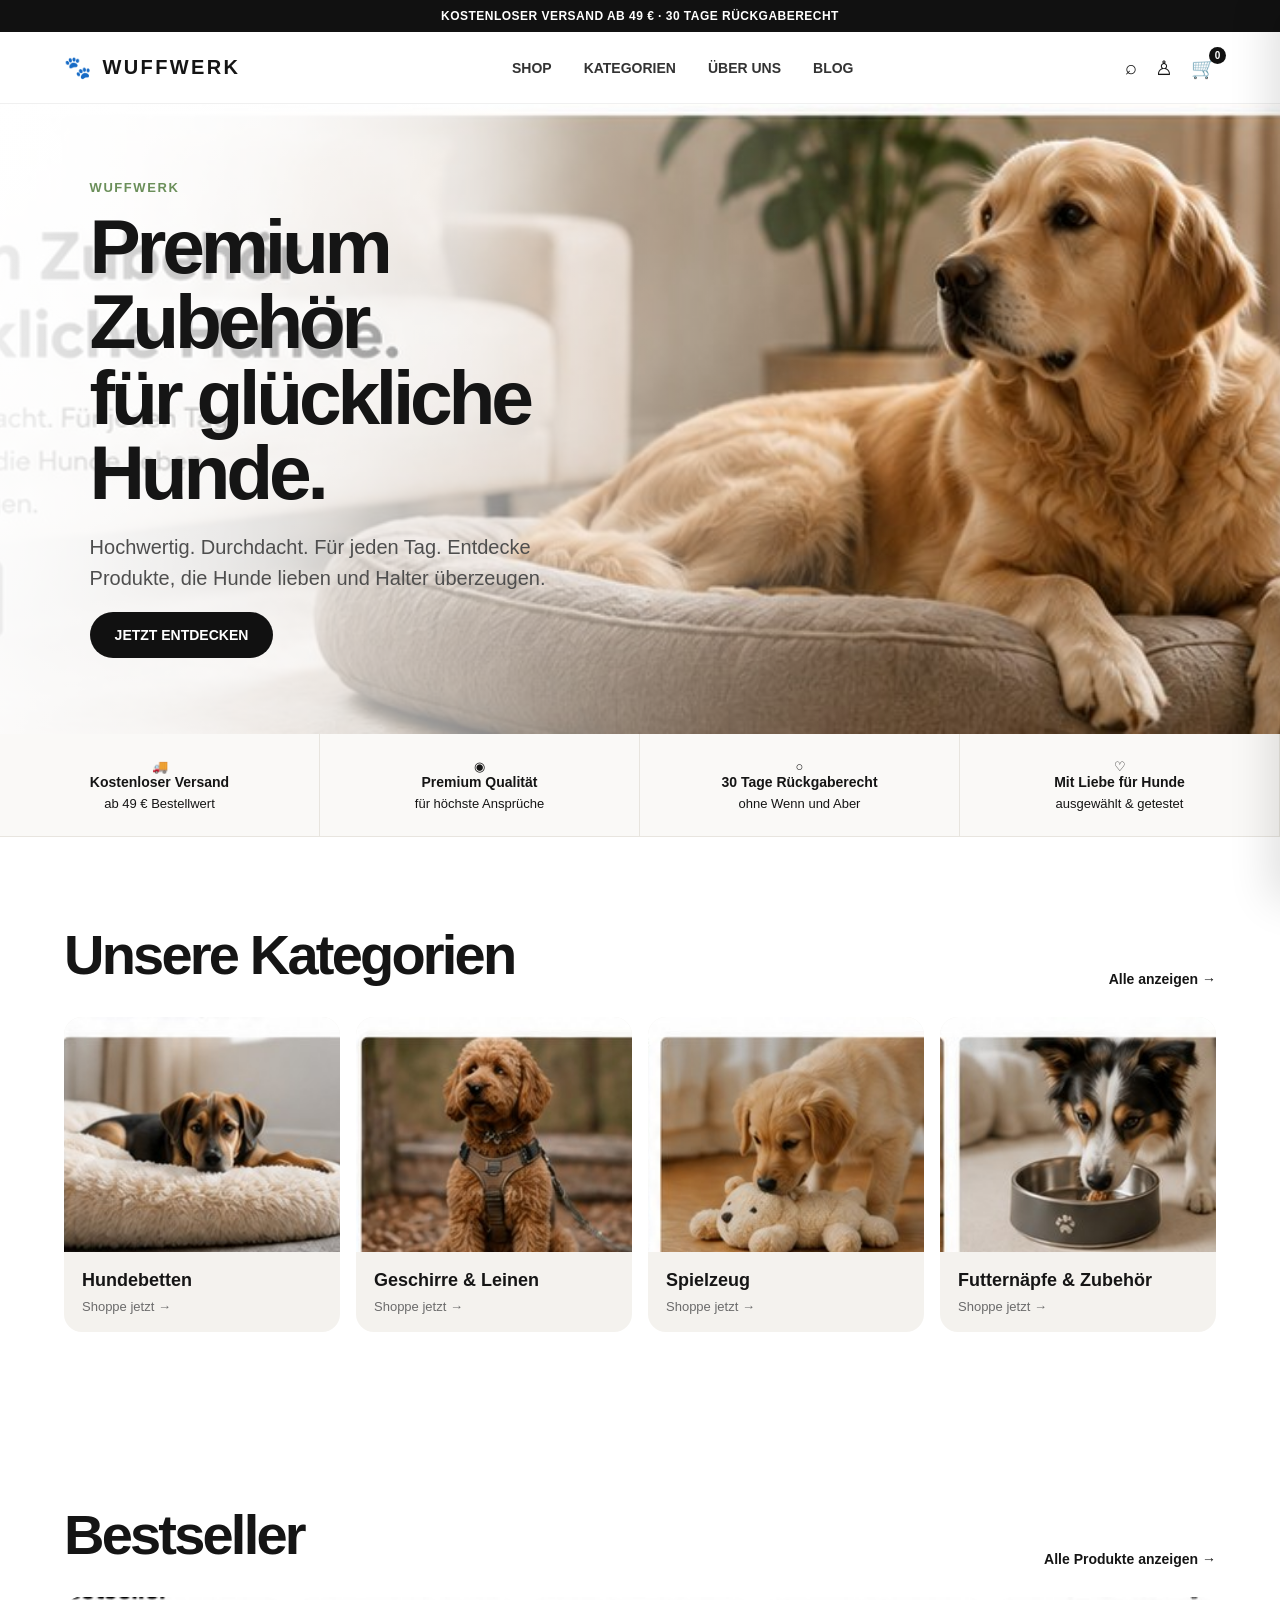
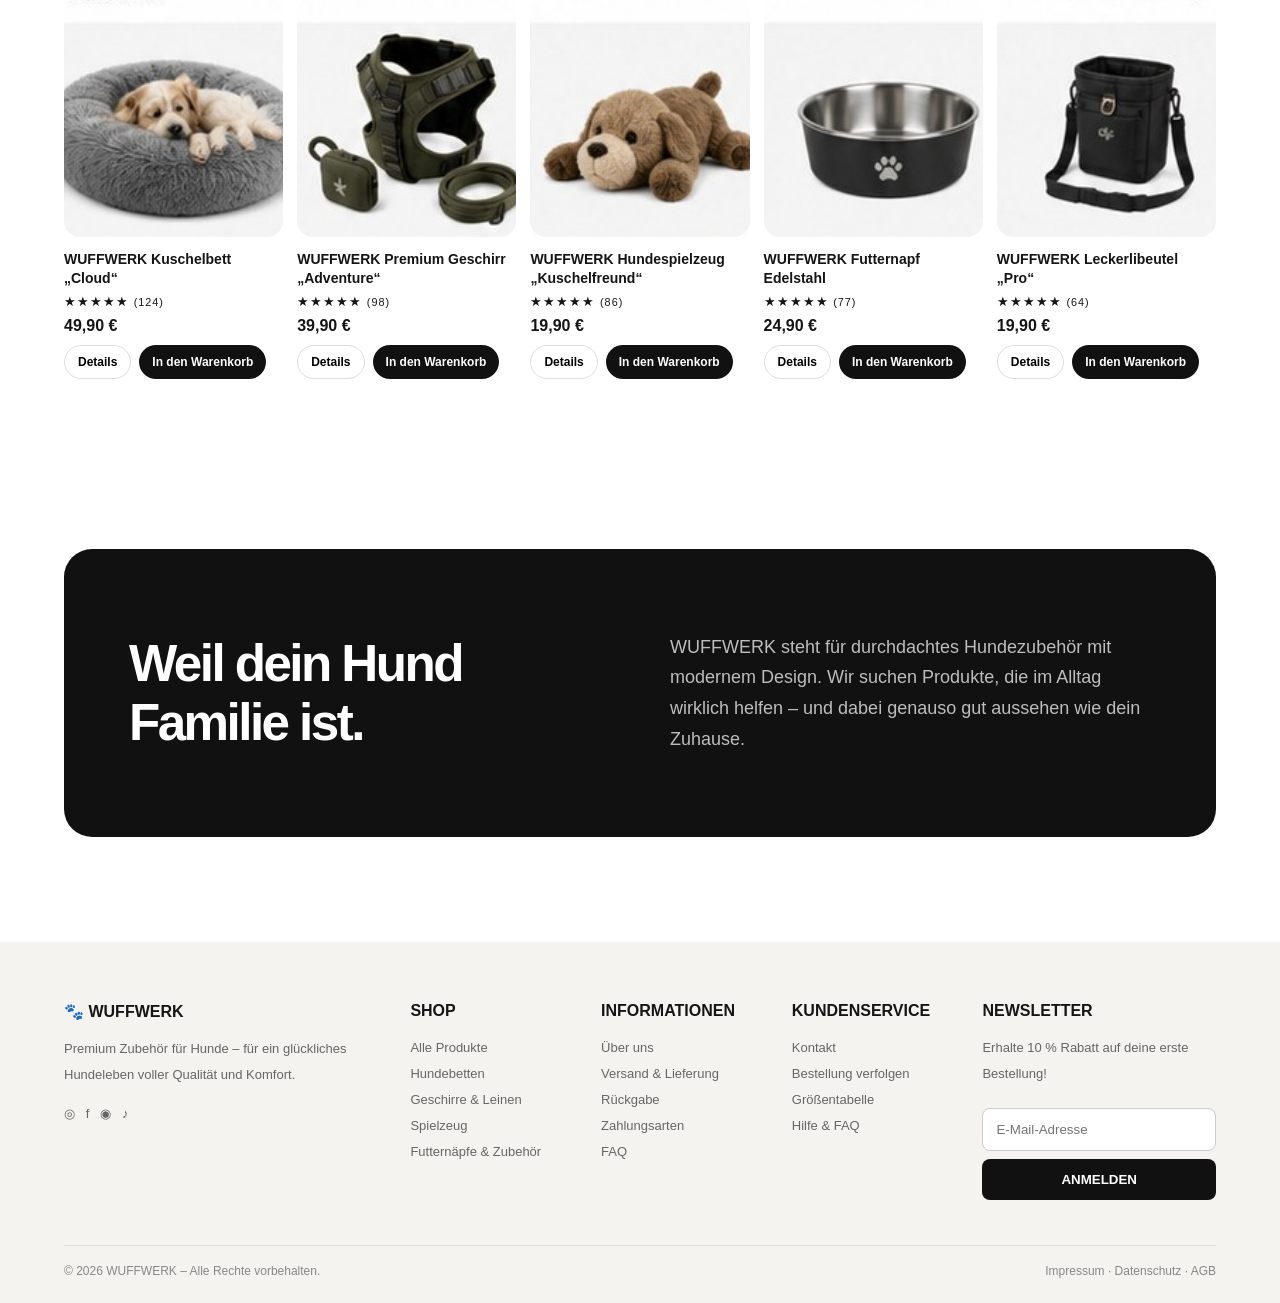
==== index.html @ 688e528f "Rename wuffwerk-index(2).html to index.html" ====
<!doctype html>
<html lang="de">
<head>
<meta charset="utf-8">
<meta name="viewport" content="width=device-width,initial-scale=1">
<meta name="description" content="WUFFWERK – hochwertiges Hundezubehör für glückliche Hunde.">
<title>WUFFWERK – Premium Hundezubehör</title>
<style>
:root{--bg:#fff;--soft:#f6f4f0;--ink:#151515;--muted:#6b6b6b;--line:#e8e5df;--accent:#6b8f5a}
*{box-sizing:border-box}html{scroll-behavior:smooth}body{margin:0;color:var(--ink);font-family:Inter,-apple-system,BlinkMacSystemFont,"Segoe UI",Arial,sans-serif;background:#fff}
a{color:inherit;text-decoration:none}img{display:block;width:100%;height:100%;object-fit:cover}
.top{background:#111;color:#fff;text-align:center;font-size:12px;font-weight:700;letter-spacing:.04em;padding:9px}
.nav{height:72px;display:flex;align-items:center;justify-content:space-between;padding:0 5%;position:sticky;top:0;z-index:20;background:rgba(255,255,255,.9);backdrop-filter:blur(18px);border-bottom:1px solid rgba(0,0,0,.06)}
.brand{font-weight:900;font-size:20px;letter-spacing:.12em;display:flex;align-items:center;gap:9px}.paw{font-size:22px}
.links{display:flex;gap:32px;font-size:14px;font-weight:600;color:#333}.icons{display:flex;gap:18px;font-size:20px}
.hero{height:70vh;min-height:520px;position:relative;overflow:hidden}.hero::after{content:"";position:absolute;inset:0;background:linear-gradient(90deg,rgba(255,255,255,.92) 0%,rgba(255,255,255,.55) 38%,rgba(255,255,255,0) 70%)}
.hero img{object-position:center}.hero-content{position:absolute;z-index:2;left:7%;top:50%;transform:translateY(-50%);max-width:560px}
.kicker{font-size:13px;text-transform:uppercase;letter-spacing:.12em;color:var(--accent);font-weight:800}
h1{font-size:clamp(44px,6vw,78px);line-height:.98;letter-spacing:-.055em;margin:14px 0 22px}.lead{font-size:20px;line-height:1.55;color:#4e4e4e;max-width:500px}
.btn{display:inline-flex;margin-top:18px;background:#111;color:#fff;border-radius:999px;padding:15px 25px;font-weight:800;font-size:14px;transition:.2s}.btn:hover{transform:translateY(-2px);opacity:.9}
.benefits{display:grid;grid-template-columns:repeat(4,1fr);border-bottom:1px solid var(--line);background:#faf9f7}.benefit{padding:25px 18px;text-align:center;border-right:1px solid var(--line);font-size:13px}.benefit b{display:block;font-size:14px;margin-bottom:6px}
.section{max-width:1280px;margin:auto;padding:85px 5%}.section-head{display:flex;justify-content:space-between;align-items:end;margin-bottom:30px}h2{font-size:clamp(34px,4.5vw,56px);letter-spacing:-.05em;margin:0}.all{font-size:14px;font-weight:700}
.category-grid{display:grid;grid-template-columns:repeat(4,1fr);gap:16px}.category{background:#f4f2ee;border-radius:18px;overflow:hidden;transition:.25s}.category:hover{transform:translateY(-4px)}.category-photo{height:235px}.category-copy{padding:18px}.category-copy h3{margin:0 0 8px;font-size:18px}.category-copy p{margin:0;color:var(--muted);font-size:13px}
.products{display:grid;grid-template-columns:repeat(5,1fr);gap:14px}.product{min-width:0}.product-photo{height:240px;border-radius:16px;background:#f5f5f5;overflow:hidden}.product h3{font-size:14px;margin:13px 0 6px;line-height:1.35}.stars{font-size:13px;letter-spacing:1px}.price{font-weight:800;margin-top:8px}
.story{background:#111;color:#fff;border-radius:28px;padding:65px;display:grid;grid-template-columns:1fr 1fr;gap:60px;align-items:center}.story h2{font-size:clamp(34px,4vw,55px)}.story p{color:#bdbdbd;font-size:18px;line-height:1.7}
.footer{background:#f5f3ef;margin-top:20px;padding:60px 5% 25px}.footer-grid{max-width:1280px;margin:auto;display:grid;grid-template-columns:2fr repeat(3,1fr) 1.5fr;gap:35px}.footer h4{margin:0 0 15px}.footer p,.footer a{display:block;color:#666;font-size:13px;line-height:2}.newsletter input{width:100%;padding:13px;border:1px solid #ccc;border-radius:8px;margin:8px 0}.newsletter button{width:100%;padding:13px;border:0;border-radius:8px;background:#111;color:#fff;font-weight:700}.legal{max-width:1280px;margin:45px auto 0;padding-top:18px;border-top:1px solid #ddd;color:#888;font-size:12px;display:flex;justify-content:space-between}
@media(max-width:900px){.links{display:none}.icons{font-size:18px}.hero{height:62vh;min-height:500px}.hero-content{left:6%;right:6%}.benefits{grid-template-columns:repeat(2,1fr)}.benefit:nth-child(2){border-right:0}.category-grid{grid-template-columns:repeat(2,1fr)}.products{grid-template-columns:repeat(2,1fr)}.story{grid-template-columns:1fr;padding:40px 28px}.footer-grid{grid-template-columns:1fr 1fr}}
@media(max-width:520px){.hero::after{background:linear-gradient(90deg,rgba(255,255,255,.94),rgba(255,255,255,.55))}.hero{height:66vh}.benefits,.category-grid,.products{grid-template-columns:1fr}.category-photo{height:270px}.product-photo{height:300px}.footer-grid{grid-template-columns:1fr}.legal{display:block;line-height:2}}

.cart-trigger{border:0;background:none;font:inherit;font-size:20px;cursor:pointer;position:relative;padding:0}
.cart-trigger b{position:absolute;right:-10px;top:-9px;min-width:17px;height:17px;border-radius:50%;background:#111;color:#fff;font-size:10px;display:grid;place-items:center}
.product{cursor:pointer}.product-photo{transition:transform .25s}.product:hover .product-photo{transform:translateY(-3px)}
.buy-row{display:flex;gap:8px;margin-top:10px}.buy-btn{border:0;background:#111;color:#fff;border-radius:999px;padding:9px 13px;font-size:12px;font-weight:800;cursor:pointer}.details-btn{border:1px solid #ddd;background:#fff;border-radius:999px;padding:9px 13px;font-size:12px;font-weight:700;cursor:pointer}
.overlay{position:fixed;inset:0;background:rgba(0,0,0,.42);z-index:50;opacity:0;pointer-events:none;transition:.25s}.overlay.open{opacity:1;pointer-events:auto}
.cart-drawer{position:fixed;right:0;top:0;height:100%;width:min(430px,94vw);background:#fff;z-index:60;transform:translateX(100%);transition:.3s;display:flex;flex-direction:column;box-shadow:-10px 0 40px rgba(0,0,0,.12)}
.cart-drawer.open{transform:translateX(0)}.drawer-head{display:flex;justify-content:space-between;align-items:center;padding:22px;border-bottom:1px solid #eee}.drawer-head h3{margin:0;font-size:20px}.close-btn{border:0;background:#f3f3f3;border-radius:50%;width:34px;height:34px;cursor:pointer;font-size:18px}
.cart-items{padding:18px;overflow:auto;flex:1}.empty-cart{text-align:center;color:#777;padding:60px 20px}.cart-item{display:grid;grid-template-columns:72px 1fr auto;gap:12px;align-items:center;padding:14px 0;border-bottom:1px solid #eee}.cart-thumb{width:72px;height:72px;border-radius:12px;overflow:hidden;background:#f5f5f5}.cart-item h4{margin:0 0 5px;font-size:14px}.cart-item p{margin:0;color:#666;font-size:13px}.qty{display:flex;align-items:center;gap:7px;margin-top:8px}.qty button{width:25px;height:25px;border:1px solid #ddd;background:#fff;border-radius:50%;cursor:pointer}.remove{border:0;background:none;color:#999;font-size:11px;cursor:pointer;margin-top:5px}
.drawer-foot{padding:20px;border-top:1px solid #eee}.subtotal{display:flex;justify-content:space-between;font-weight:800;font-size:18px;margin-bottom:8px}.note{font-size:12px;color:#777;margin-bottom:15px}.checkout{width:100%;border:0;border-radius:999px;background:#111;color:#fff;padding:15px;font-weight:800;cursor:pointer}
.product-modal{position:fixed;z-index:70;left:50%;top:50%;width:min(900px,94vw);max-height:90vh;overflow:auto;background:#fff;border-radius:28px;transform:translate(-50%,-46%);opacity:0;pointer-events:none;transition:.25s;box-shadow:0 25px 80px rgba(0,0,0,.25)}
.product-modal.open{opacity:1;pointer-events:auto;transform:translate(-50%,-50%)}.modal-grid{display:grid;grid-template-columns:1fr 1fr}.modal-photo{min-height:480px;background:#f4f2ee}.modal-copy{padding:45px}.modal-copy h2{font-size:38px;margin:8px 0 14px}.modal-copy .price{font-size:24px;margin:15px 0}.modal-copy p{color:#666;line-height:1.7}.modal-close{position:absolute;right:18px;top:18px;z-index:2;border:0;background:#fff;border-radius:50%;width:38px;height:38px;box-shadow:0 3px 15px rgba(0,0,0,.12);cursor:pointer;font-size:18px}
.toast{position:fixed;left:50%;bottom:25px;z-index:100;background:#111;color:#fff;padding:12px 18px;border-radius:999px;font-size:13px;transform:translate(-50%,20px);opacity:0;pointer-events:none;transition:.25s}.toast.show{opacity:1;transform:translate(-50%,0)}
@media(max-width:700px){.modal-grid{grid-template-columns:1fr}.modal-photo{min-height:300px;max-height:350px}.modal-copy{padding:28px}.modal-copy h2{font-size:30px}}
</style>
</head>
<body>
<div class="top">KOSTENLOSER VERSAND AB 49 € · 30 TAGE RÜCKGABERECHT</div>
<nav class="nav">
  <a class="brand" href="#"><span class="paw">🐾</span>WUFFWERK</a>
  <div class="links"><a href="#shop">SHOP</a><a href="#kategorien">KATEGORIEN</a><a href="#about">ÜBER UNS</a><a href="#blog">BLOG</a></div>
  <div class="icons"><span aria-label="Suche">⌕</span><span aria-label="Konto">♙</span><button class="cart-trigger" aria-label="Warenkorb">🛒 <b id="cart-count">0</b></button></div>
</nav>

<section class="hero">
  <img src="[data-uri]" alt="Golden Retriever entspannt auf einem Hundebett">
  <div class="hero-content">
    <div class="kicker">WUFFWERK</div>
    <h1>Premium Zubehör<br>für glückliche Hunde.</h1>
    <div class="lead">Hochwertig. Durchdacht. Für jeden Tag. Entdecke Produkte, die Hunde lieben und Halter überzeugen.</div>
    <a class="btn" href="#shop">JETZT ENTDECKEN</a>
  </div>
</section>

<section class="benefits">
  <div class="benefit">🚚<b>Kostenloser Versand</b>ab 49 € Bestellwert</div>
  <div class="benefit">◉<b>Premium Qualität</b>für höchste Ansprüche</div>
  <div class="benefit">○<b>30 Tage Rückgaberecht</b>ohne Wenn und Aber</div>
  <div class="benefit">♡<b>Mit Liebe für Hunde</b>ausgewählt & getestet</div>
</section>

<section class="section" id="kategorien">
  <div class="section-head"><h2>Unsere Kategorien</h2><a class="all" href="#shop">Alle anzeigen →</a></div>
  <div class="category-grid">
    <a class="category" href="#shop"><div class="category-photo"><img src="[data-uri]" alt="Hund im Hundebett"></div><div class="category-copy"><h3>Hundebetten</h3><p>Shoppe jetzt →</p></div></a>
    <a class="category" href="#shop"><div class="category-photo"><img src="[data-uri]" alt="Hund mit Geschirr und Leine"></div><div class="category-copy"><h3>Geschirre & Leinen</h3><p>Shoppe jetzt →</p></div></a>
    <a class="category" href="#shop"><div class="category-photo"><img src="[data-uri]" alt="Welpe mit Spielzeug"></div><div class="category-copy"><h3>Spielzeug</h3><p>Shoppe jetzt →</p></div></a>
    <a class="category" href="#shop"><div class="category-photo"><img src="[data-uri]" alt="Hund an Futternapf"></div><div class="category-copy"><h3>Futternäpfe & Zubehör</h3><p>Shoppe jetzt →</p></div></a>
  </div>
</section>

<section class="section" id="shop">
  <div class="section-head"><h2>Bestseller</h2><a class="all" href="#shop">Alle Produkte anzeigen →</a></div>
  <div class="products">
    <article class="product" data-id="cloud" data-name="WUFFWERK Kuschelbett „Cloud“" data-price="49.90" data-image="[data-uri]">
      <div class="product-photo"><img src="[data-uri]" alt="WUFFWERK Kuschelbett Cloud"></div>
      <h3>WUFFWERK Kuschelbett „Cloud“</h3><div class="stars">★★★★★ <small>(124)</small></div><div class="price">49,90 €</div>
      <div class="buy-row"><button class="details-btn" data-details>Details</button><button class="buy-btn" data-add>In den Warenkorb</button></div>
    </article>
    <article class="product" data-id="adventure" data-name="WUFFWERK Premium Geschirr „Adventure“" data-price="39.90" data-image="[data-uri]">
      <div class="product-photo"><img src="[data-uri]" alt="WUFFWERK Premium Geschirr Adventure"></div>
      <h3>WUFFWERK Premium Geschirr „Adventure“</h3><div class="stars">★★★★★ <small>(98)</small></div><div class="price">39,90 €</div>
      <div class="buy-row"><button class="details-btn" data-details>Details</button><button class="buy-btn" data-add>In den Warenkorb</button></div>
    </article>
    <article class="product" data-id="kuschelfreund" data-name="WUFFWERK Hundespielzeug „Kuschelfreund“" data-price="19.90" data-image="[data-uri]">
      <div class="product-photo"><img src="[data-uri]" alt="WUFFWERK Hundespielzeug Kuschelfreund"></div>
      <h3>WUFFWERK Hundespielzeug „Kuschelfreund“</h3><div class="stars">★★★★★ <small>(86)</small></div><div class="price">19,90 €</div>
      <div class="buy-row"><button class="details-btn" data-details>Details</button><button class="buy-btn" data-add>In den Warenkorb</button></div>
    </article>
    <article class="product" data-id="napf" data-name="WUFFWERK Futternapf Edelstahl" data-price="24.90" data-image="[data-uri]">
      <div class="product-photo"><img src="[data-uri]" alt="WUFFWERK Edelstahlnapf"></div>
      <h3>WUFFWERK Futternapf Edelstahl</h3><div class="stars">★★★★★ <small>(77)</small></div><div class="price">24,90 €</div>
      <div class="buy-row"><button class="details-btn" data-details>Details</button><button class="buy-btn" data-add>In den Warenkorb</button></div>
    </article>
    <article class="product" data-id="beutel" data-name="WUFFWERK Leckerlibeutel „Pro“" data-price="19.90" data-image="[data-uri]">
      <div class="product-photo"><img src="[data-uri]" alt="WUFFWERK Leckerlibeutel Pro"></div>
      <h3>WUFFWERK Leckerlibeutel „Pro“</h3><div class="stars">★★★★★ <small>(64)</small></div><div class="price">19,90 €</div>
      <div class="buy-row"><button class="details-btn" data-details>Details</button><button class="buy-btn" data-add>In den Warenkorb</button></div>
    </article>
  </div>
</section>

<section class="section" id="about">
  <div class="story"><h2>Weil dein Hund Familie ist.</h2><p>WUFFWERK steht für durchdachtes Hundezubehör mit modernem Design. Wir suchen Produkte, die im Alltag wirklich helfen – und dabei genauso gut aussehen wie dein Zuhause.</p></div>
</section>

<footer class="footer">
  <div class="footer-grid">
    <div><h4>🐾 WUFFWERK</h4><p>Premium Zubehör für Hunde – für ein glückliches Hundeleben voller Qualität und Komfort.</p><p>◎ &nbsp; f &nbsp; ◉ &nbsp; ♪</p></div>
    <div><h4>SHOP</h4><a href="#shop">Alle Produkte</a><a href="#kategorien">Hundebetten</a><a href="#kategorien">Geschirre & Leinen</a><a href="#kategorien">Spielzeug</a><a href="#kategorien">Futternäpfe & Zubehör</a></div>
    <div><h4>INFORMATIONEN</h4><a href="#about">Über uns</a><a href="#">Versand & Lieferung</a><a href="#">Rückgabe</a><a href="#">Zahlungsarten</a><a href="#">FAQ</a></div>
    <div><h4>KUNDENSERVICE</h4><a href="#">Kontakt</a><a href="#">Bestellung verfolgen</a><a href="#">Größentabelle</a><a href="#">Hilfe & FAQ</a></div>
    <div class="newsletter"><h4>NEWSLETTER</h4><p>Erhalte 10 % Rabatt auf deine erste Bestellung!</p><input type="email" placeholder="E-Mail-Adresse"><button>ANMELDEN</button></div>
  </div>
  <div class="legal"><span>© 2026 WUFFWERK – Alle Rechte vorbehalten.</span><span>Impressum · Datenschutz · AGB</span></div>
</footer>

<div class="overlay" id="overlay"></div>
<aside class="cart-drawer" id="cart-drawer" aria-label="Warenkorb">
  <div class="drawer-head"><h3>Dein Warenkorb</h3><button class="close-btn" id="close-cart">×</button></div>
  <div class="cart-items" id="cart-items"></div>
  <div class="drawer-foot"><div class="subtotal"><span>Zwischensumme</span><span id="cart-total">0,00 €</span></div><div class="note">Versandkosten werden im Checkout berechnet.</div><button class="checkout" id="checkout">Zur Kasse</button></div>
</aside>

<div class="product-modal" id="product-modal">
  <button class="modal-close" id="close-modal">×</button>
  <div class="modal-grid">
    <div class="modal-photo"><img id="modal-image" src="" alt=""></div>
    <div class="modal-copy">
      <div class="kicker">WUFFWERK</div>
      <h2 id="modal-title"></h2>
      <div class="stars">★★★★★ <small>Sehr beliebt</small></div>
      <div class="price" id="modal-price"></div>
      <p id="modal-description"></p>
      <button class="btn" id="modal-add">IN DEN WARENKORB</button>
    </div>
  </div>
</div>
<div class="toast" id="toast"></div>

<script>
(() => {
  const products = [...document.querySelectorAll('.product')];
  let cart = JSON.parse(localStorage.getItem('wuffwerk-cart') || '[]');

  const euro = n => n.toLocaleString('de-DE', {style:'currency', currency:'EUR'});
  const save = () => localStorage.setItem('wuffwerk-cart', JSON.stringify(cart));
  const $ = id => document.getElementById(id);

  function toast(text){
    const t=$('toast'); t.textContent=text; t.classList.add('show');
    setTimeout(()=>t.classList.remove('show'),1800);
  }

  function renderCart(){
    const box=$('cart-items');
    const count=cart.reduce((s,p)=>s+p.qty,0);
    $('cart-count').textContent=count;
    if(!cart.length){
      box.innerHTML='<div class="empty-cart">Dein Warenkorb ist noch leer.<br><br><a class="btn" href="#shop" id="empty-shop">Produkte entdecken</a></div>';
    } else {
      box.innerHTML=cart.map(p=>`
        <div class="cart-item">
          <div class="cart-thumb"><img src="${p.image}" alt=""></div>
          <div><h4>${p.name}</h4><p>${euro(p.price)}</p>
            <div class="qty"><button data-minus="${p.id}">−</button><b>${p.qty}</b><button data-plus="${p.id}">+</button></div>
            <button class="remove" data-remove="${p.id}">Entfernen</button>
          </div>
          <strong>${euro(p.price*p.qty)}</strong>
        </div>`).join('');
    }
    const total=cart.reduce((s,p)=>s+p.price*p.qty,0);
    $('cart-total').textContent=euro(total);
  }

  function openCart(){
    $('overlay').classList.add('open'); $('cart-drawer').classList.add('open'); renderCart();
    document.body.style.overflow='hidden';
  }
  function closePanels(){
    $('overlay').classList.remove('open'); $('cart-drawer').classList.remove('open'); $('product-modal').classList.remove('open');
    document.body.style.overflow='';
  }
  function add(product){
    const existing=cart.find(p=>p.id===product.id);
    if(existing) existing.qty++; else cart.push({...product,qty:1});
    save(); renderCart(); toast('Zum Warenkorb hinzugefügt');
  }
  function productData(card){
    return {id:card.dataset.id,name:card.dataset.name,price:Number(card.dataset.price),image:card.dataset.image};
  }

  products.forEach(card=>{
    card.querySelector('[data-add]').addEventListener('click', e=>{e.stopPropagation();add(productData(card));openCart()});
    card.querySelector('[data-details]').addEventListener('click', e=>{e.stopPropagation();openDetails(card)});
  });

  function openDetails(card){
    const p=productData(card);
    $('modal-image').src=p.image; $('modal-image').alt=p.name; $('modal-title').textContent=p.name; $('modal-price').textContent=euro(p.price);
    $('modal-description').textContent='Modernes WUFFWERK Zubehör mit durchdachtem Design. Ausgewählt für entspannte, schöne und praktische Momente mit deinem Hund.';
    $('modal-add').onclick=()=>{add(p);closePanels();openCart()};
    $('overlay').classList.add('open'); $('product-modal').classList.add('open'); document.body.style.overflow='hidden';
  }

  document.querySelector('.cart-trigger').addEventListener('click',openCart);
  $('close-cart').addEventListener('click',closePanels);
  $('close-modal').addEventListener('click',closePanels);
  $('overlay').addEventListener('click',closePanels);

  $('cart-items').addEventListener('click',e=>{
    const minus=e.target.closest('[data-minus]'), plus=e.target.closest('[data-plus]'), remove=e.target.closest('[data-remove]');
    if(minus){const p=cart.find(x=>x.id===minus.dataset.minus);if(p){p.qty--;if(p.qty<=0)cart=cart.filter(x=>x.id!==p.id)}} 
    if(plus){const p=cart.find(x=>x.id===plus.dataset.plus);if(p)p.qty++}
    if(remove)cart=cart.filter(x=>x.id!==remove.dataset.remove);
    save();renderCart();
    if(e.target.id==='empty-shop'){closePanels()}
  });

  $('checkout').addEventListener('click',()=>{
    if(!cart.length){toast('Dein Warenkorb ist noch leer');return}
    toast('Checkout wird als Nächstes eingerichtet');
  });

  renderCart();
})();
</script>
</body>
</html>
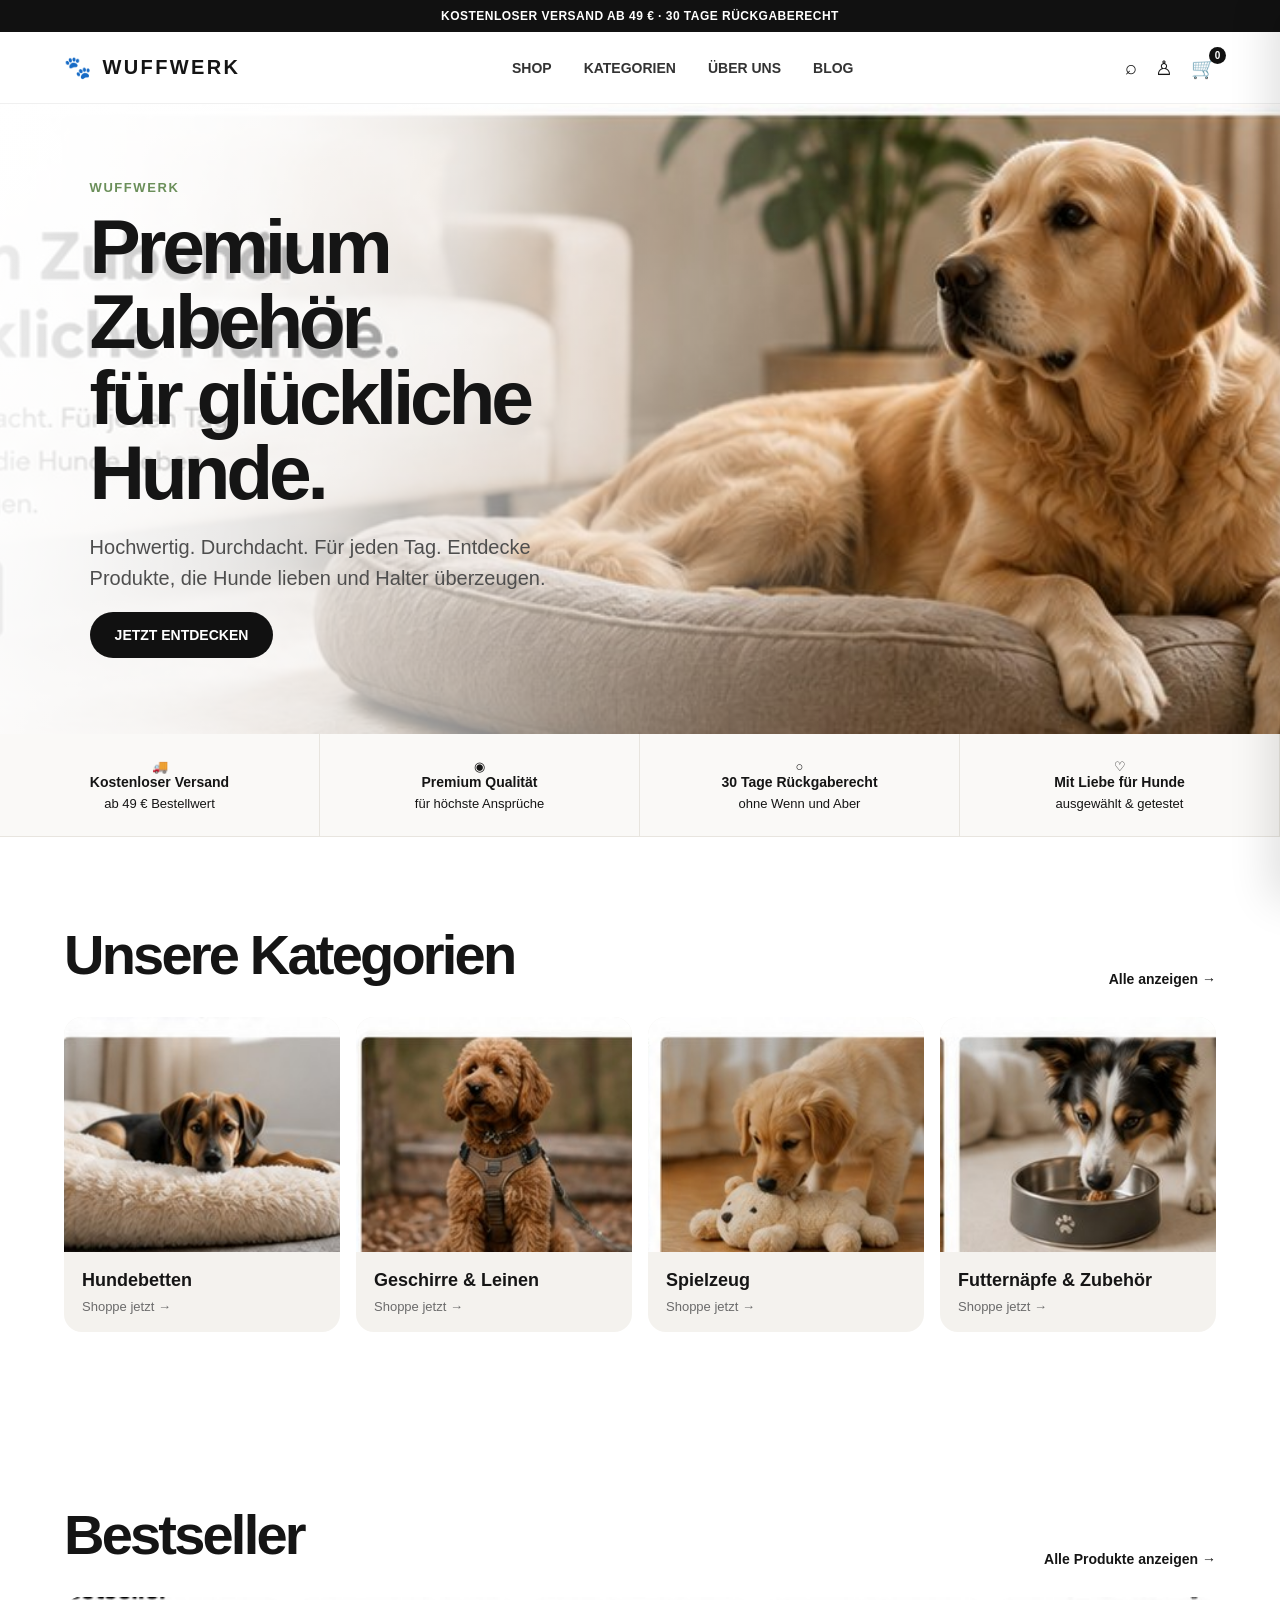
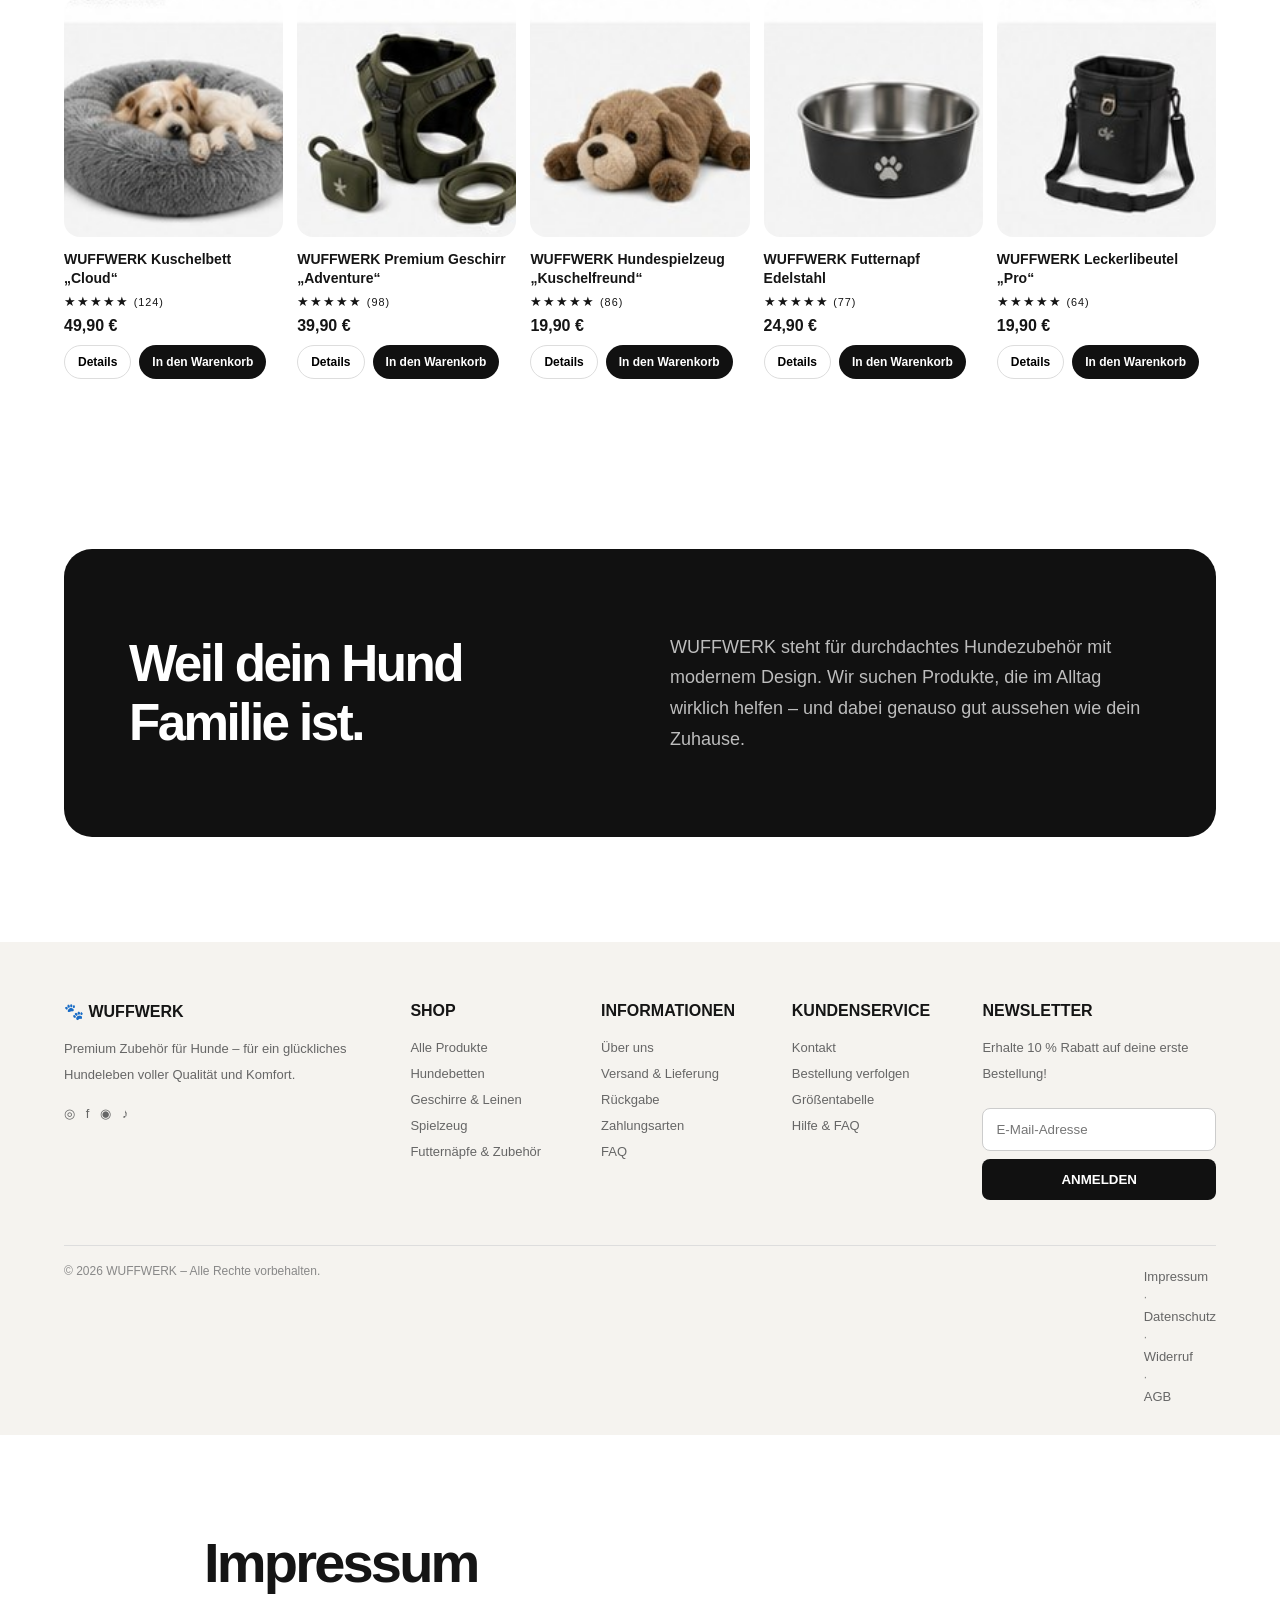
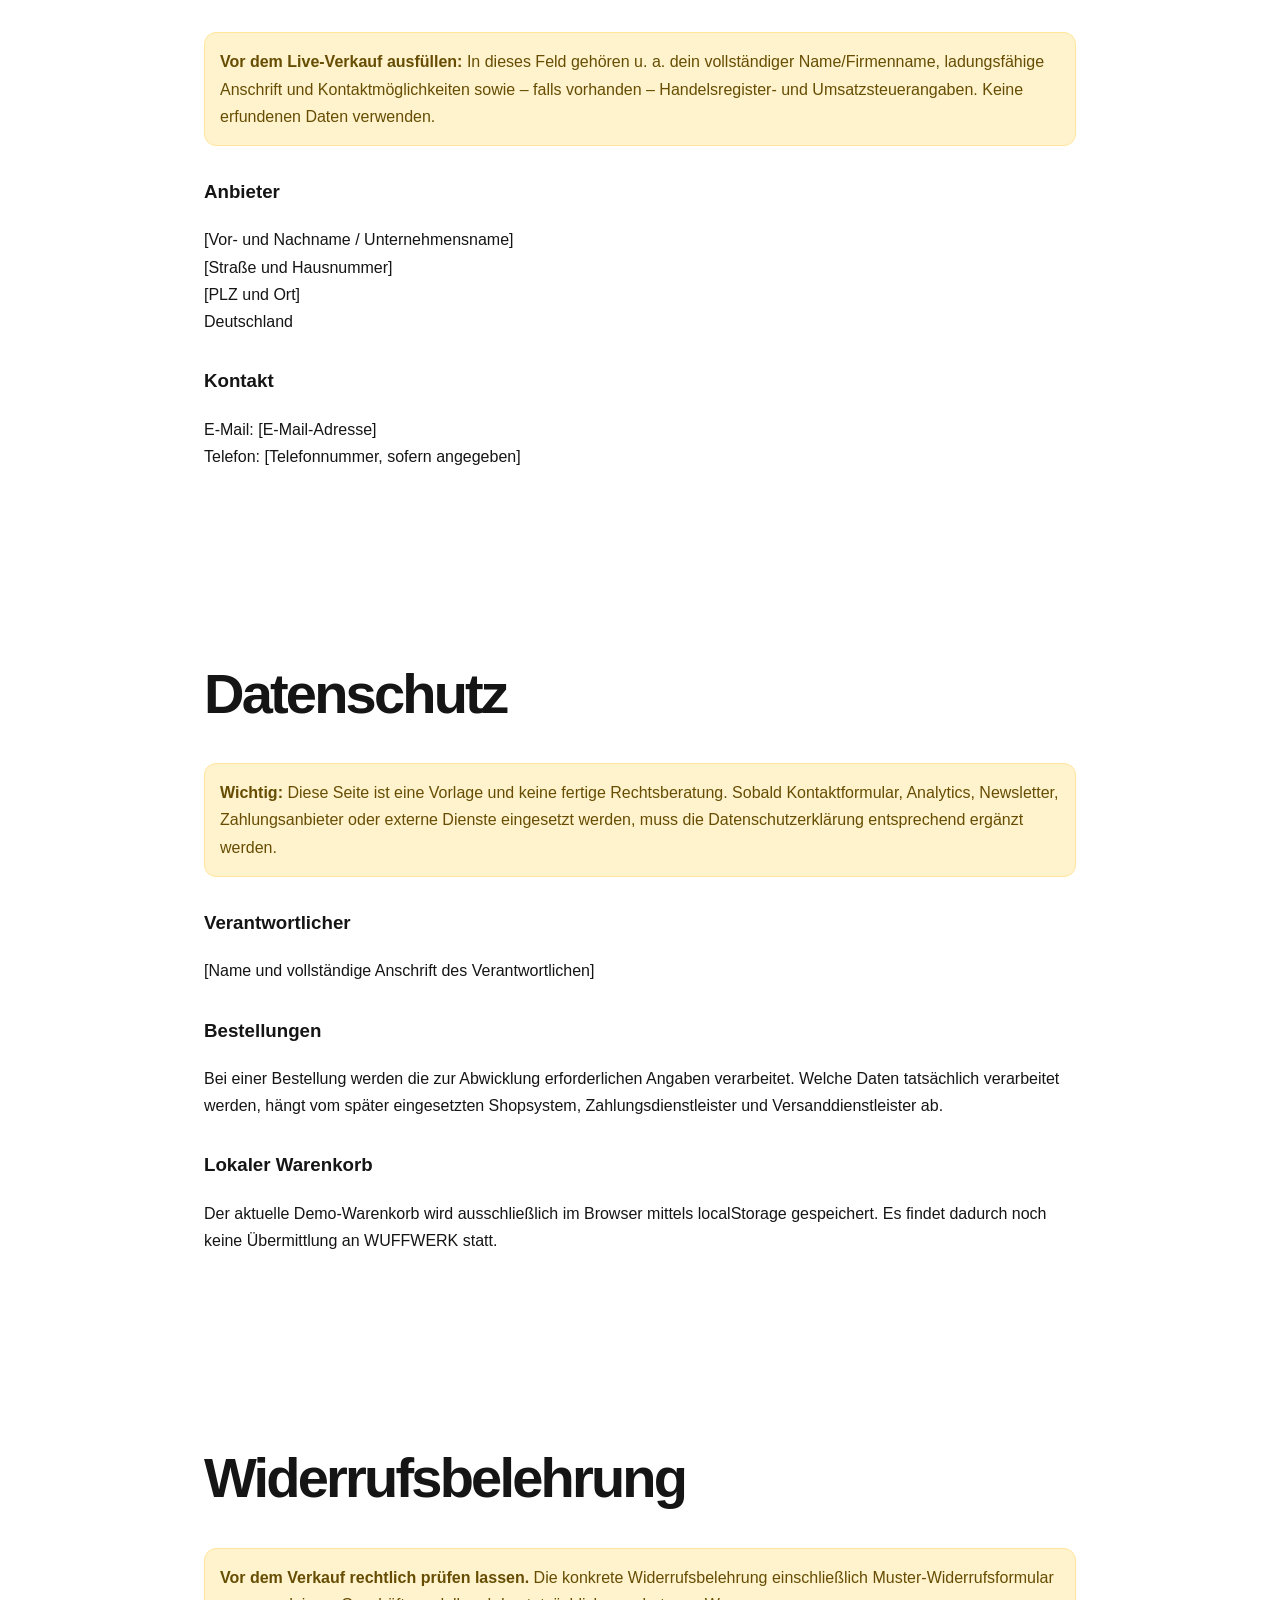
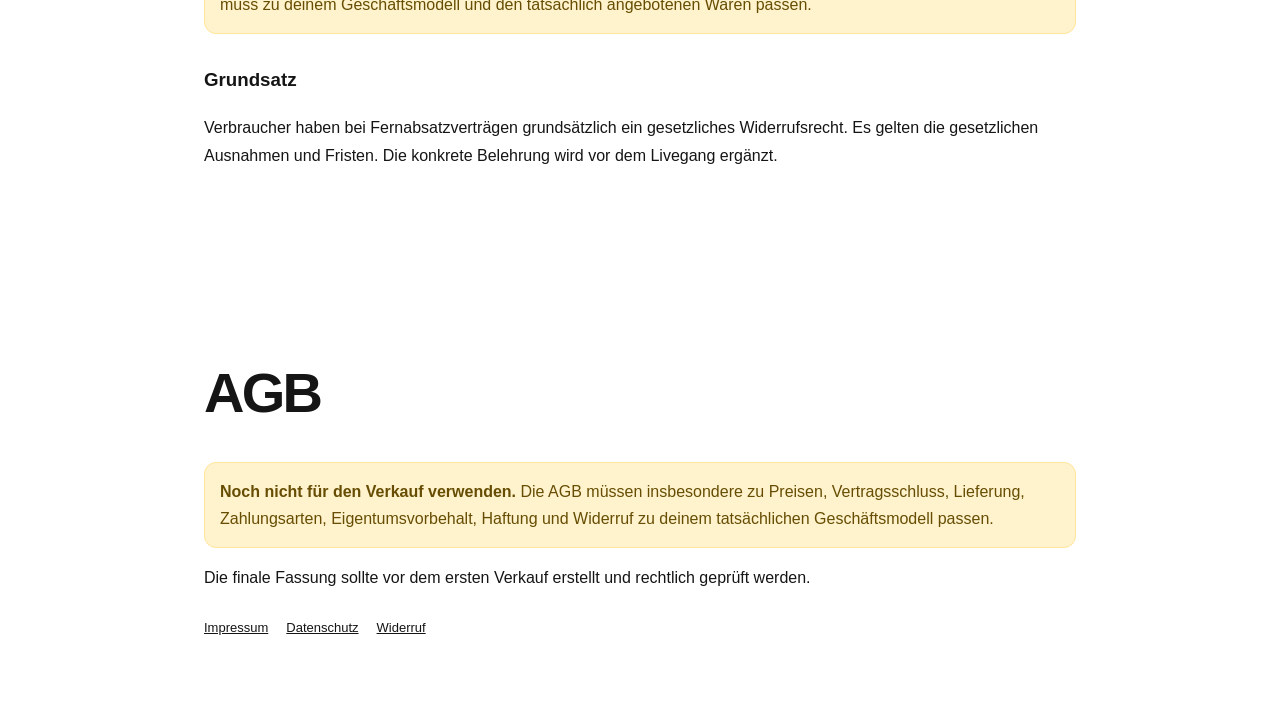
==== commit 68bbf88a: "Update index.html" ====
--- a/index.html
+++ b/index.html
@@ -40,6 +40,22 @@
 .product-modal.open{opacity:1;pointer-events:auto;transform:translate(-50%,-50%)}.modal-grid{display:grid;grid-template-columns:1fr 1fr}.modal-photo{min-height:480px;background:#f4f2ee}.modal-copy{padding:45px}.modal-copy h2{font-size:38px;margin:8px 0 14px}.modal-copy .price{font-size:24px;margin:15px 0}.modal-copy p{color:#666;line-height:1.7}.modal-close{position:absolute;right:18px;top:18px;z-index:2;border:0;background:#fff;border-radius:50%;width:38px;height:38px;box-shadow:0 3px 15px rgba(0,0,0,.12);cursor:pointer;font-size:18px}
 .toast{position:fixed;left:50%;bottom:25px;z-index:100;background:#111;color:#fff;padding:12px 18px;border-radius:999px;font-size:13px;transform:translate(-50%,20px);opacity:0;pointer-events:none;transition:.25s}.toast.show{opacity:1;transform:translate(-50%,0)}
 @media(max-width:700px){.modal-grid{grid-template-columns:1fr}.modal-photo{min-height:300px;max-height:350px}.modal-copy{padding:28px}.modal-copy h2{font-size:30px}}
+
+.cart-button{position:relative;cursor:pointer}.cart-count{position:absolute;top:-8px;right:-10px;background:#111;color:#fff;font-size:10px;min-width:18px;height:18px;border-radius:50%;display:flex;align-items:center;justify-content:center;font-weight:800}
+.add-cart{width:100%;margin-top:12px;border:0;border-radius:999px;background:#111;color:#fff;padding:11px 8px;font-size:11px;font-weight:800;cursor:pointer;transition:.2s}.add-cart:hover{opacity:.82;transform:translateY(-1px)}
+.cart-overlay{position:fixed;inset:0;background:rgba(0,0,0,.35);z-index:50;opacity:0;pointer-events:none;transition:.25s}.cart-overlay.open{opacity:1;pointer-events:auto}
+.cart-panel{position:absolute;right:0;top:0;height:100%;width:min(430px,100%);background:#fff;padding:28px;overflow:auto;transform:translateX(100%);transition:.3s}.cart-overlay.open .cart-panel{transform:translateX(0)}
+.cart-head{display:flex;align-items:center;justify-content:space-between;margin-bottom:25px}.cart-head h2{font-size:28px}.cart-close{border:0;background:#f1f1f1;border-radius:50%;width:36px;height:36px;cursor:pointer;font-size:18px}
+.cart-item{display:grid;grid-template-columns:1fr auto;gap:12px;padding:18px 0;border-bottom:1px solid #eee}.cart-item h3{font-size:14px;margin:0 0 6px}.cart-item small{color:#777}.qty{display:flex;align-items:center;gap:8px;margin-top:10px}.qty button{border:1px solid #ddd;background:#fff;border-radius:50%;width:26px;height:26px;cursor:pointer}.remove{border:0;background:none;color:#888;font-size:11px;cursor:pointer;margin-top:8px}
+.cart-total{display:flex;justify-content:space-between;font-size:18px;font-weight:800;padding:25px 0}.checkout{width:100%;border:0;background:#111;color:#fff;border-radius:999px;padding:15px;font-weight:800;cursor:pointer}.empty{color:#777;line-height:1.6;padding:30px 0}
+
+.checkout-modal{position:fixed;inset:0;background:rgba(0,0,0,.45);z-index:80;display:none;align-items:center;justify-content:center;padding:18px}
+.checkout-modal.open{display:flex}.checkout-box{width:min(900px,100%);max-height:92vh;overflow:auto;background:#fff;border-radius:28px;padding:34px;position:relative}
+.checkout-box h2{font-size:38px;margin-bottom:10px}.checkout-box .intro{color:#666;margin-bottom:25px}.checkout-grid{display:grid;grid-template-columns:1.2fr .8fr;gap:30px}
+.form-grid{display:grid;grid-template-columns:1fr 1fr;gap:14px}.field{display:flex;flex-direction:column;gap:7px}.field.full{grid-column:1/-1}.field label{font-size:12px;font-weight:800}.field input,.field textarea,.field select{border:1px solid #ddd;border-radius:10px;padding:12px;font:inherit;background:#fff}.field textarea{min-height:90px;resize:vertical}
+.order-summary{background:#f6f4f0;border-radius:18px;padding:20px;height:max-content}.order-summary h3{margin-top:0}.summary-line{display:flex;justify-content:space-between;gap:15px;padding:9px 0;font-size:13px}.summary-total{display:flex;justify-content:space-between;border-top:1px solid #ddd;padding-top:15px;margin-top:10px;font-weight:900}.checkout-actions{display:flex;gap:10px;margin-top:20px}.checkout-actions button{border:0;border-radius:999px;padding:14px 18px;font-weight:800;cursor:pointer}.submit-order{background:#111;color:#fff;flex:1}.cancel-order{background:#eee}.consent{display:flex;gap:8px;align-items:flex-start;font-size:12px;color:#666;margin-top:15px}.success{display:none;text-align:center;padding:45px 20px}.success.open{display:block}.success h2{font-size:40px;margin-bottom:12px}.legal-section{max-width:1000px;margin:auto;padding:80px 5%;line-height:1.7}.legal-section h2{margin-bottom:22px}.legal-section h3{margin-top:30px}.legal-section .placeholder{background:#fff3cd;border:1px solid #ffe69c;padding:15px;border-radius:12px;color:#664d03}.legal-nav{display:flex;gap:18px;flex-wrap:wrap;margin-top:25px;font-size:13px}.legal-nav a{text-decoration:underline}
+@media(max-width:760px){.checkout-grid{grid-template-columns:1fr}.form-grid{grid-template-columns:1fr}.field.full{grid-column:auto}.checkout-box{padding:25px}.checkout-box h2{font-size:30px}}
+
 </style>
 </head>
 <body>
@@ -120,7 +136,7 @@
     <div><h4>KUNDENSERVICE</h4><a href="#">Kontakt</a><a href="#">Bestellung verfolgen</a><a href="#">Größentabelle</a><a href="#">Hilfe & FAQ</a></div>
     <div class="newsletter"><h4>NEWSLETTER</h4><p>Erhalte 10 % Rabatt auf deine erste Bestellung!</p><input type="email" placeholder="E-Mail-Adresse"><button>ANMELDEN</button></div>
   </div>
-  <div class="legal"><span>© 2026 WUFFWERK – Alle Rechte vorbehalten.</span><span>Impressum · Datenschutz · AGB</span></div>
+  <div class="legal"><span>© 2026 WUFFWERK – Alle Rechte vorbehalten.</span><span><a href="#impressum">Impressum</a> · <a href="#datenschutz">Datenschutz</a> · <a href="#widerruf">Widerruf</a> · <a href="#agb">AGB</a></span></div>
 </footer>
 
 <div class="overlay" id="overlay"></div>
@@ -233,5 +249,200 @@
   renderCart();
 })();
 </script>
+
+<div class="cart-overlay" id="cartOverlay">
+  <aside class="cart-panel" aria-label="Warenkorb">
+    <div class="cart-head"><h2>Dein Warenkorb</h2><button class="cart-close" id="cartClose" aria-label="Warenkorb schließen">×</button></div>
+    <div id="cartItems"></div>
+    <div class="cart-total"><span>Zwischensumme</span><span id="cartTotal">0,00 €</span></div>
+    <button class="checkout" id="checkout">ZUR KASSE</button>
+  </aside>
+</div>
+<script>
+(() => {
+  const key = 'wuffwerk-cart-v1';
+  let cart = JSON.parse(localStorage.getItem(key) || '[]');
+  const overlay = document.getElementById('cartOverlay');
+  const itemsEl = document.getElementById('cartItems');
+  const totalEl = document.getElementById('cartTotal');
+  const countEl = document.getElementById('cartCount');
+
+  const save = () => localStorage.setItem(key, JSON.stringify(cart));
+  const euro = n => n.toLocaleString('de-DE', {minimumFractionDigits:2, maximumFractionDigits:2}) + ' €';
+
+  function render() {
+    const count = cart.reduce((sum, item) => sum + item.qty, 0);
+    countEl.textContent = count;
+    countEl.style.display = count ? 'flex' : 'none';
+
+    if (!cart.length) {
+      itemsEl.innerHTML = '<div class="empty"><strong>Dein Warenkorb ist noch leer.</strong><br>Entdecke unsere Bestseller und füge dein Lieblingsprodukt hinzu.</div>';
+    } else {
+      itemsEl.innerHTML = cart.map((item, i) => `
+        <div class="cart-item">
+          <div>
+            <h3>${escapeHtml(item.name)}</h3>
+            <small>${euro(item.price)} pro Stück</small>
+            <div class="qty">
+              <button data-action="minus" data-index="${i}">−</button>
+              <strong>${item.qty}</strong>
+              <button data-action="plus" data-index="${i}">+</button>
+            </div>
+            <button class="remove" data-action="remove" data-index="${i}">Entfernen</button>
+          </div>
+          <strong>${euro(item.price * item.qty)}</strong>
+        </div>`).join('');
+    }
+    totalEl.textContent = euro(cart.reduce((sum, item) => sum + item.price * item.qty, 0));
+  }
+
+  function escapeHtml(value) {
+    return value.replace(/[&<>"']/g, c => ({'&':'&amp;','<':'&lt;','>':'&gt;','"':'&quot;',"'":'&#039;'}[c]));
+  }
+
+  document.querySelectorAll('.add-cart').forEach(btn => {
+    btn.addEventListener('click', () => {
+      const name = btn.dataset.name;
+      const price = Number(btn.dataset.price);
+      const existing = cart.find(item => item.name === name);
+      if (existing) existing.qty++;
+      else cart.push({name, price, qty:1});
+      save();
+      render();
+      overlay.classList.add('open');
+    });
+  });
+
+  itemsEl.addEventListener('click', e => {
+    const button = e.target.closest('[data-action]');
+    if (!button) return;
+    const i = Number(button.dataset.index);
+    const action = button.dataset.action;
+    if (action === 'plus') cart[i].qty++;
+    if (action === 'minus') cart[i].qty = Math.max(1, cart[i].qty - 1);
+    if (action === 'remove') cart.splice(i, 1);
+    save();
+    render();
+  });
+
+  document.getElementById('cartOpen').addEventListener('click', () => overlay.classList.add('open'));
+  document.getElementById('cartClose').addEventListener('click', () => overlay.classList.remove('open'));
+  overlay.addEventListener('click', e => { if (e.target === overlay) overlay.classList.remove('open'); });
+  document.getElementById('checkout').addEventListener('click', () => {
+    if (!cart.length) return alert('Dein Warenkorb ist noch leer.');
+    document.getElementById('checkoutModal').classList.add('open');
+    renderCheckoutSummary();
+  });
+
+  render();
+})();
+</script>
+
+<div class="checkout-modal" id="checkoutModal">
+  <div class="checkout-box">
+    <button class="modal-close" id="checkoutClose" aria-label="Checkout schließen">×</button>
+    <div id="checkoutFormView">
+      <h2>Bestellung abschließen.</h2>
+      <p class="intro">Deine Bestellung wird hier vorbereitet. Eine echte Zahlungsabwicklung ist noch nicht angeschlossen.</p>
+      <div class="checkout-grid">
+        <form id="orderForm">
+          <div class="form-grid">
+            <div class="field"><label for="firstName">Vorname *</label><input id="firstName" name="firstName" required></div>
+            <div class="field"><label for="lastName">Nachname *</label><input id="lastName" name="lastName" required></div>
+            <div class="field full"><label for="email">E-Mail *</label><input id="email" name="email" type="email" required></div>
+            <div class="field full"><label for="street">Straße & Hausnummer *</label><input id="street" name="street" required></div>
+            <div class="field"><label for="zip">PLZ *</label><input id="zip" name="zip" inputmode="numeric" required></div>
+            <div class="field"><label for="city">Ort *</label><input id="city" name="city" required></div>
+            <div class="field full"><label for="country">Land</label><select id="country" name="country"><option>Deutschland</option><option>Österreich</option><option>Schweiz</option></select></div>
+            <div class="field full"><label for="note">Bestellhinweis (optional)</label><textarea id="note" name="note" placeholder="z. B. Ablageort"></textarea></div>
+          </div>
+          <label class="consent"><input type="checkbox" required> <span>Ich bestätige, dass meine Angaben zur Bearbeitung der Bestellung verwendet werden. *</span></label>
+          <div class="checkout-actions"><button type="button" class="cancel-order" id="checkoutCancel">Zurück</button><button class="submit-order" type="submit">BESTELLUNG ABSENDEN</button></div>
+        </form>
+        <aside class="order-summary"><h3>Deine Bestellung</h3><div id="checkoutSummary"></div></aside>
+      </div>
+    </div>
+    <div class="success" id="orderSuccess">
+      <div style="font-size:50px">✓</div>
+      <h2>Bestellung vorbereitet.</h2>
+      <p>Danke! Dies ist aktuell nur eine Demo. Es wurde keine Zahlung ausgelöst und keine Bestellung an einen Lieferanten übertragen.</p>
+      <button class="checkout" id="successClose">Zurück zum Shop</button>
+    </div>
+  </div>
+</div>
+
+<section class="legal-section" id="impressum">
+  <h2>Impressum</h2>
+  <div class="placeholder"><strong>Vor dem Live-Verkauf ausfüllen:</strong> In dieses Feld gehören u. a. dein vollständiger Name/Firmenname, ladungsfähige Anschrift und Kontaktmöglichkeiten sowie – falls vorhanden – Handelsregister- und Umsatzsteuerangaben. Keine erfundenen Daten verwenden.</div>
+  <h3>Anbieter</h3>
+  <p>[Vor- und Nachname / Unternehmensname]<br>[Straße und Hausnummer]<br>[PLZ und Ort]<br>Deutschland</p>
+  <h3>Kontakt</h3>
+  <p>E-Mail: [E-Mail-Adresse]<br>Telefon: [Telefonnummer, sofern angegeben]</p>
+</section>
+
+<section class="legal-section" id="datenschutz">
+  <h2>Datenschutz</h2>
+  <div class="placeholder"><strong>Wichtig:</strong> Diese Seite ist eine Vorlage und keine fertige Rechtsberatung. Sobald Kontaktformular, Analytics, Newsletter, Zahlungsanbieter oder externe Dienste eingesetzt werden, muss die Datenschutzerklärung entsprechend ergänzt werden.</div>
+  <h3>Verantwortlicher</h3>
+  <p>[Name und vollständige Anschrift des Verantwortlichen]</p>
+  <h3>Bestellungen</h3>
+  <p>Bei einer Bestellung werden die zur Abwicklung erforderlichen Angaben verarbeitet. Welche Daten tatsächlich verarbeitet werden, hängt vom später eingesetzten Shopsystem, Zahlungsdienstleister und Versanddienstleister ab.</p>
+  <h3>Lokaler Warenkorb</h3>
+  <p>Der aktuelle Demo-Warenkorb wird ausschließlich im Browser mittels localStorage gespeichert. Es findet dadurch noch keine Übermittlung an WUFFWERK statt.</p>
+</section>
+
+<section class="legal-section" id="widerruf">
+  <h2>Widerrufsbelehrung</h2>
+  <div class="placeholder"><strong>Vor dem Verkauf rechtlich prüfen lassen.</strong> Die konkrete Widerrufsbelehrung einschließlich Muster-Widerrufsformular muss zu deinem Geschäftsmodell und den tatsächlich angebotenen Waren passen.</div>
+  <h3>Grundsatz</h3>
+  <p>Verbraucher haben bei Fernabsatzverträgen grundsätzlich ein gesetzliches Widerrufsrecht. Es gelten die gesetzlichen Ausnahmen und Fristen. Die konkrete Belehrung wird vor dem Livegang ergänzt.</p>
+</section>
+
+<section class="legal-section" id="agb">
+  <h2>AGB</h2>
+  <div class="placeholder"><strong>Noch nicht für den Verkauf verwenden.</strong> Die AGB müssen insbesondere zu Preisen, Vertragsschluss, Lieferung, Zahlungsarten, Eigentumsvorbehalt, Haftung und Widerruf zu deinem tatsächlichen Geschäftsmodell passen.</div>
+  <p>Die finale Fassung sollte vor dem ersten Verkauf erstellt und rechtlich geprüft werden.</p>
+  <div class="legal-nav"><a href="#impressum">Impressum</a><a href="#datenschutz">Datenschutz</a><a href="#widerruf">Widerruf</a></div>
+</section>
+
+<script>
+(() => {
+  const modal = document.getElementById('checkoutModal');
+  const form = document.getElementById('orderForm');
+  const summary = document.getElementById('checkoutSummary');
+  const success = document.getElementById('orderSuccess');
+  const formView = document.getElementById('checkoutFormView');
+
+  function renderCheckoutSummary() {
+    if (!summary) return;
+    const current = JSON.parse(localStorage.getItem('wuffwerk-cart-v1') || '[]');
+    if (!current.length) {
+      summary.innerHTML = '<p>Warenkorb leer.</p>';
+      return;
+    }
+    const lines = current.map(i => `<div class="summary-line"><span>${i.qty} × ${String(i.name).replace(/[&<>"']/g,c=>({'&':'&amp;','<':'&lt;','>':'&gt;','"':'&quot;',"'":'&#039;'}[c]))}</span><strong>${(i.price*i.qty).toLocaleString('de-DE',{minimumFractionDigits:2})} €</strong></div>`).join('');
+    const total = current.reduce((s,i)=>s+i.price*i.qty,0);
+    summary.innerHTML = lines + `<div class="summary-total"><span>Gesamt</span><span>${total.toLocaleString('de-DE',{minimumFractionDigits:2})} €</span></div>`;
+  }
+
+  function closeCheckout() { modal.classList.remove('open'); }
+  document.getElementById('checkoutClose').addEventListener('click', closeCheckout);
+  document.getElementById('checkoutCancel').addEventListener('click', closeCheckout);
+  document.getElementById('successClose').addEventListener('click', () => { success.classList.remove('open'); formView.style.display='block'; closeCheckout(); });
+  modal.addEventListener('click', e => { if (e.target === modal) closeCheckout(); });
+
+  form.addEventListener('submit', e => {
+    e.preventDefault();
+    const current = JSON.parse(localStorage.getItem('wuffwerk-cart-v1') || '[]');
+    if (!current.length) return alert('Dein Warenkorb ist leer.');
+    // Demo only: no data is sent to a server and no payment is taken.
+    formView.style.display = 'none';
+    success.classList.add('open');
+    localStorage.removeItem('wuffwerk-cart-v1');
+    if (typeof render === 'function') render();
+  });
+})();
+</script>
+
 </body>
 </html>
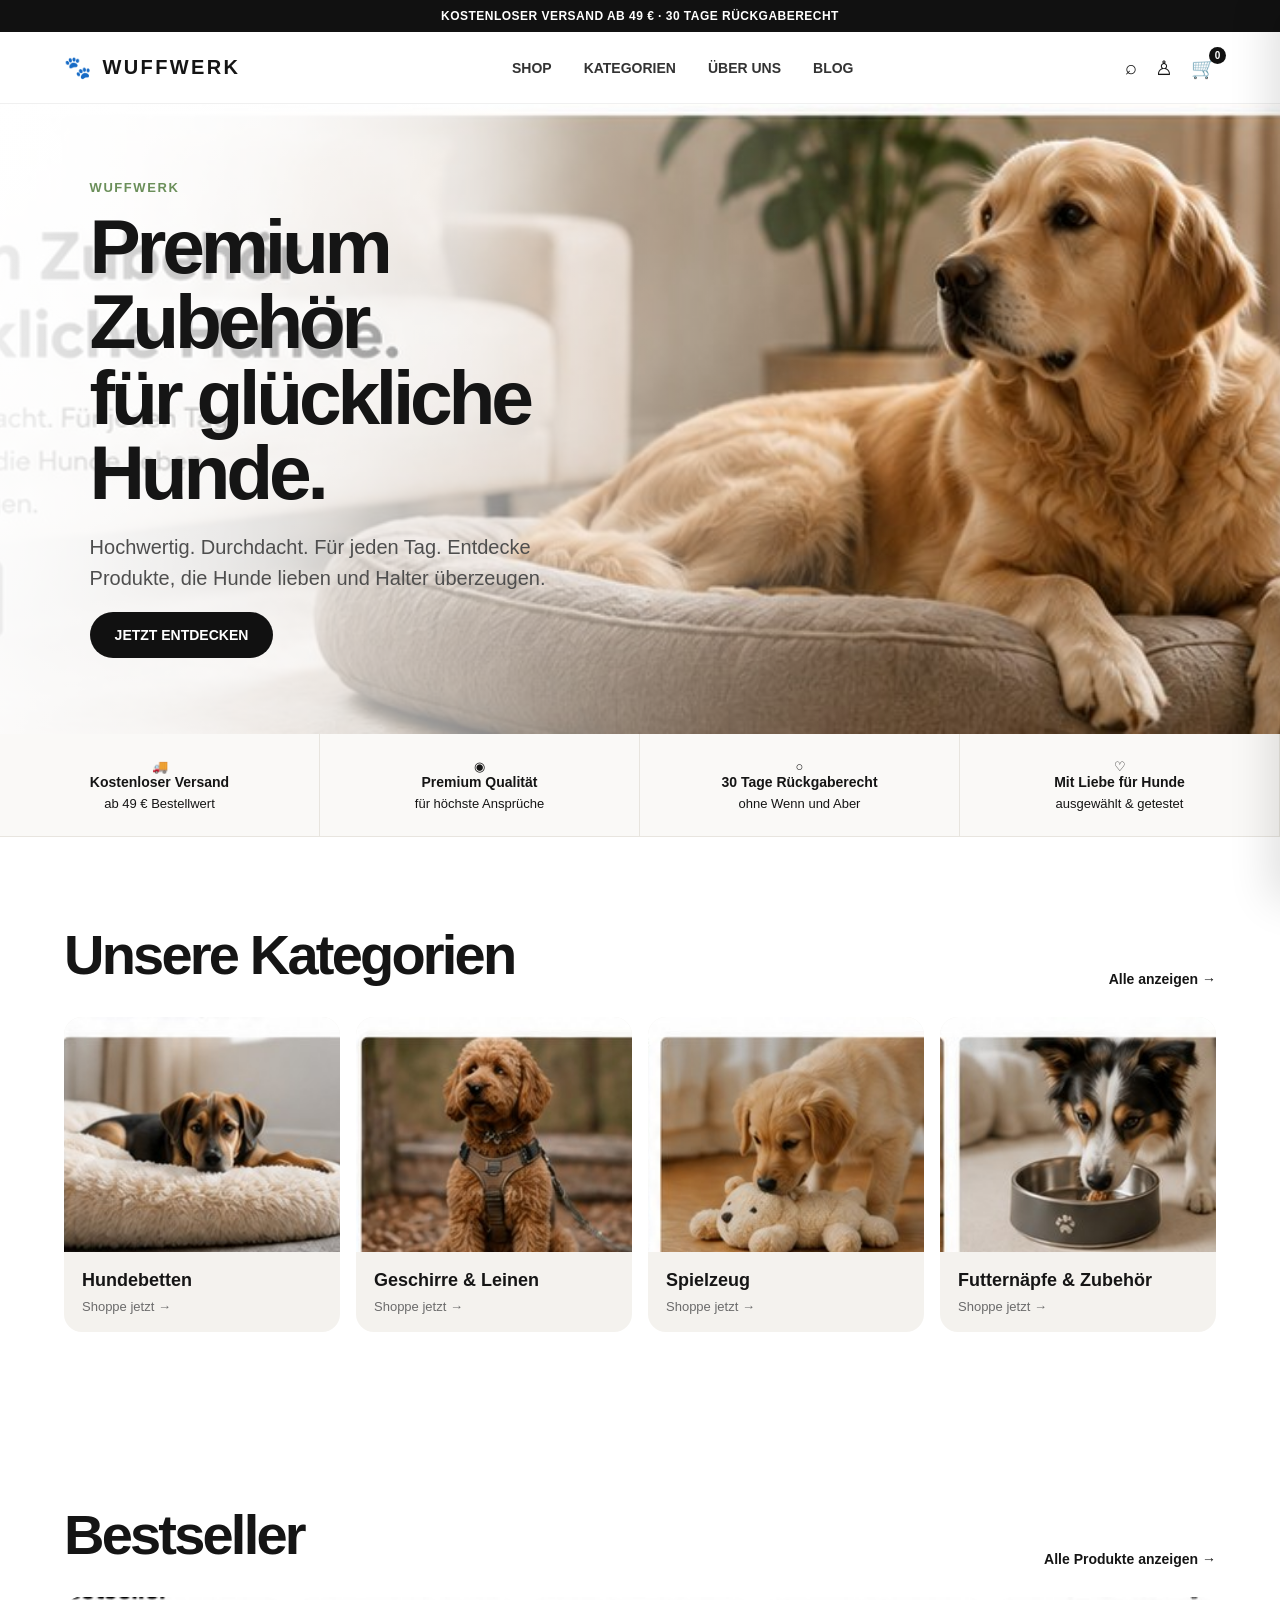
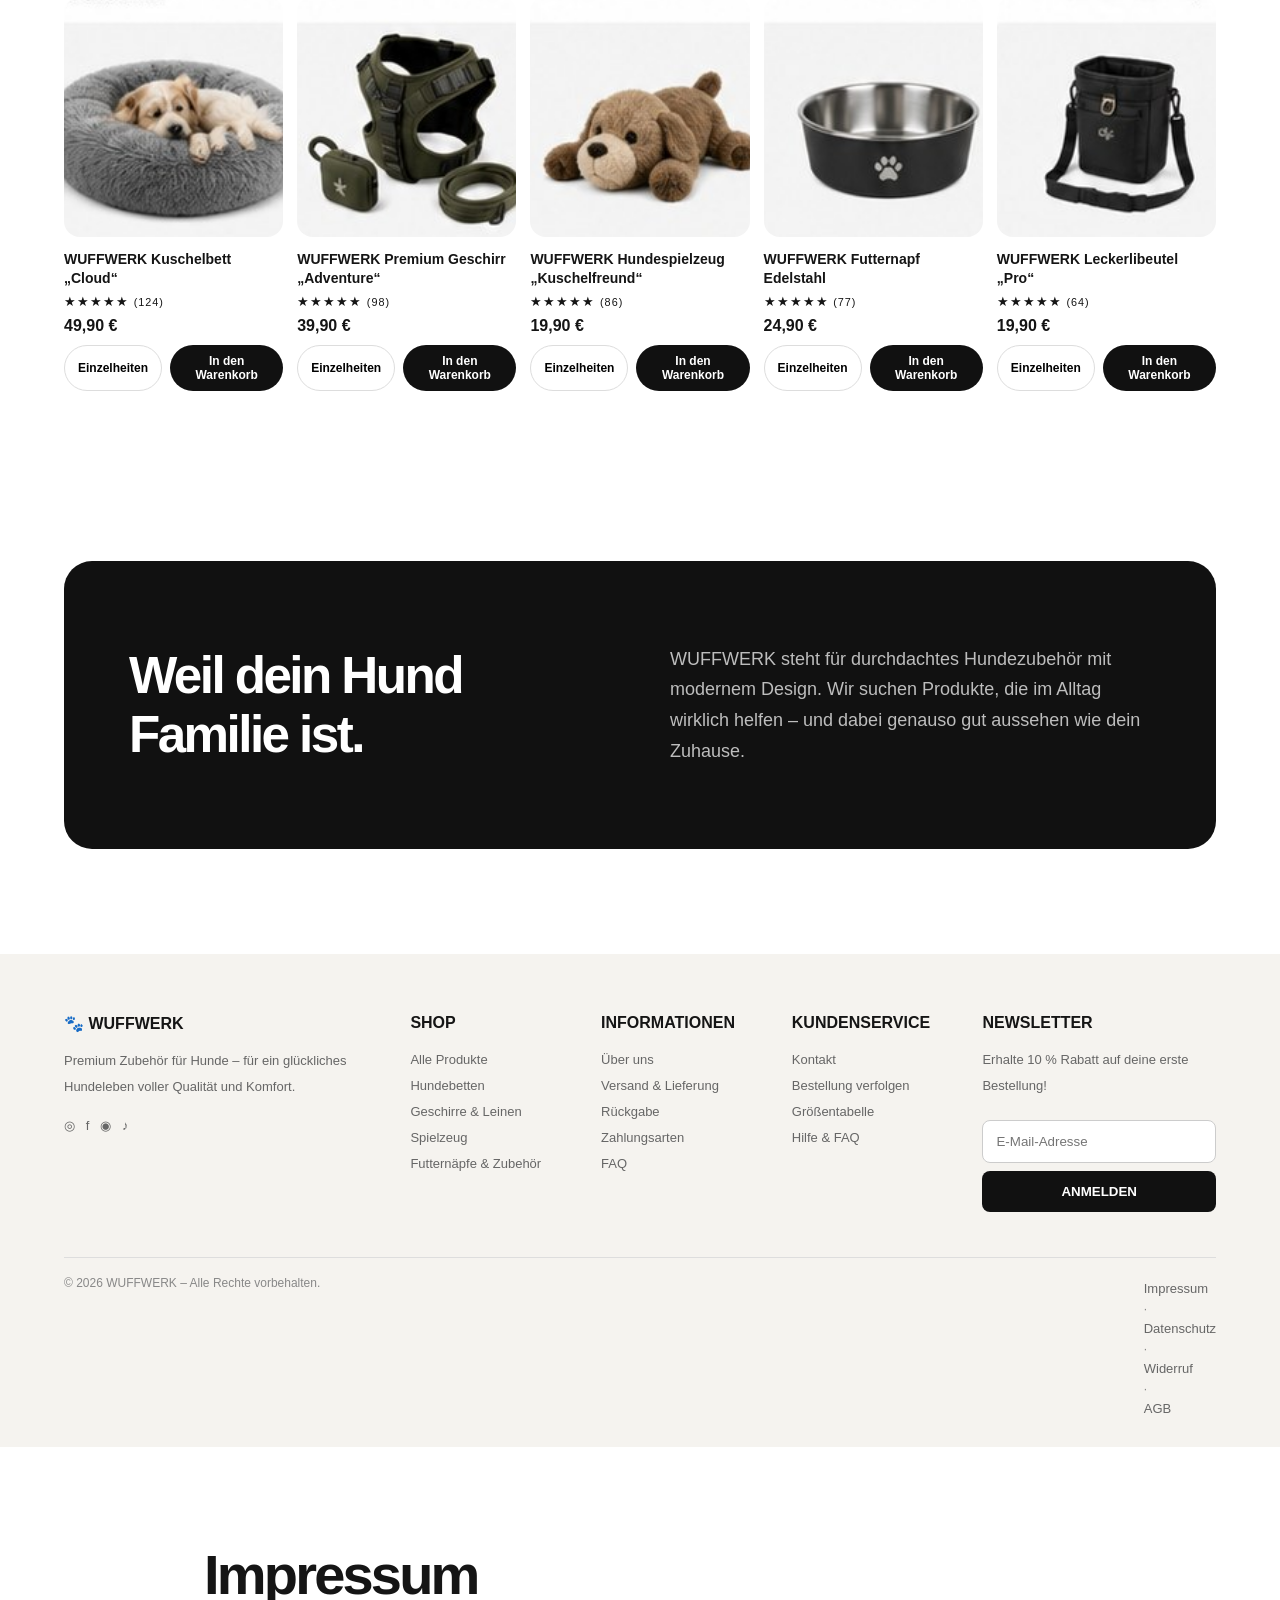
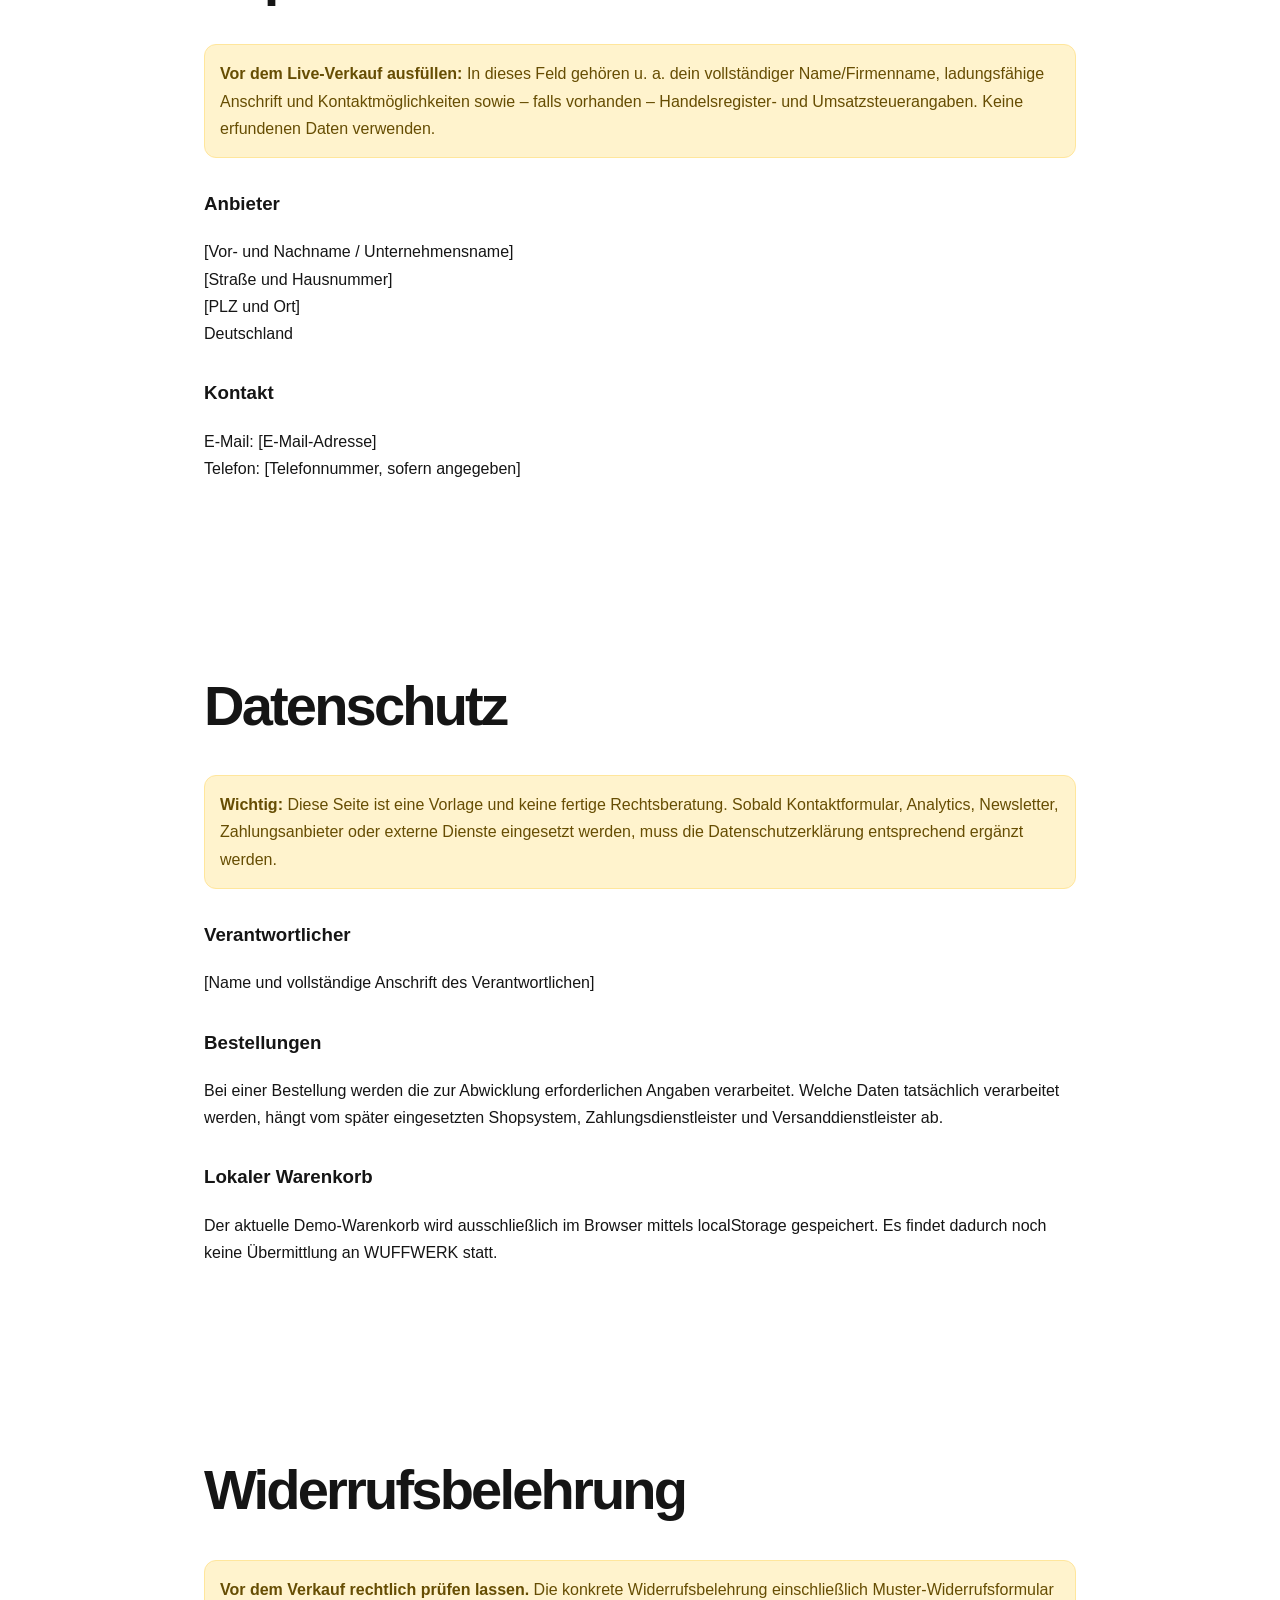
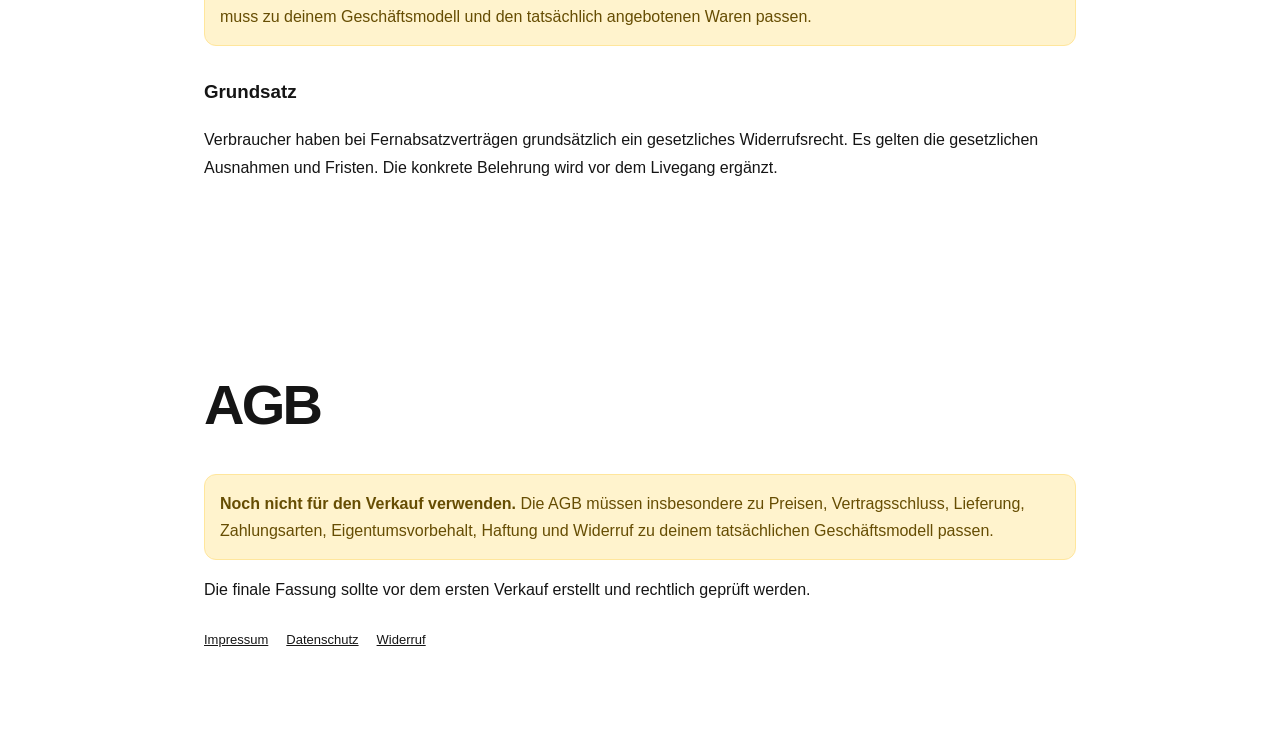
==== commit 5a98fe83: "docs: translate project content to German" ====
--- a/index.html
+++ b/index.html
@@ -99,27 +99,27 @@
     <article class="product" data-id="cloud" data-name="WUFFWERK Kuschelbett „Cloud“" data-price="49.90" data-image="[data-uri]">
       <div class="product-photo"><img src="[data-uri]" alt="WUFFWERK Kuschelbett Cloud"></div>
       <h3>WUFFWERK Kuschelbett „Cloud“</h3><div class="stars">★★★★★ <small>(124)</small></div><div class="price">49,90 €</div>
-      <div class="buy-row"><button class="details-btn" data-details>Details</button><button class="buy-btn" data-add>In den Warenkorb</button></div>
+      <div class="buy-row"><button class="details-btn" data-details>Einzelheiten</button><button class="buy-btn" data-add>In den Warenkorb</button></div>
     </article>
     <article class="product" data-id="adventure" data-name="WUFFWERK Premium Geschirr „Adventure“" data-price="39.90" data-image="[data-uri]">
       <div class="product-photo"><img src="[data-uri]" alt="WUFFWERK Premium Geschirr Adventure"></div>
       <h3>WUFFWERK Premium Geschirr „Adventure“</h3><div class="stars">★★★★★ <small>(98)</small></div><div class="price">39,90 €</div>
-      <div class="buy-row"><button class="details-btn" data-details>Details</button><button class="buy-btn" data-add>In den Warenkorb</button></div>
+      <div class="buy-row"><button class="details-btn" data-details>Einzelheiten</button><button class="buy-btn" data-add>In den Warenkorb</button></div>
     </article>
     <article class="product" data-id="kuschelfreund" data-name="WUFFWERK Hundespielzeug „Kuschelfreund“" data-price="19.90" data-image="[data-uri]">
       <div class="product-photo"><img src="[data-uri]" alt="WUFFWERK Hundespielzeug Kuschelfreund"></div>
       <h3>WUFFWERK Hundespielzeug „Kuschelfreund“</h3><div class="stars">★★★★★ <small>(86)</small></div><div class="price">19,90 €</div>
-      <div class="buy-row"><button class="details-btn" data-details>Details</button><button class="buy-btn" data-add>In den Warenkorb</button></div>
+      <div class="buy-row"><button class="details-btn" data-details>Einzelheiten</button><button class="buy-btn" data-add>In den Warenkorb</button></div>
     </article>
     <article class="product" data-id="napf" data-name="WUFFWERK Futternapf Edelstahl" data-price="24.90" data-image="[data-uri]">
       <div class="product-photo"><img src="[data-uri]" alt="WUFFWERK Edelstahlnapf"></div>
       <h3>WUFFWERK Futternapf Edelstahl</h3><div class="stars">★★★★★ <small>(77)</small></div><div class="price">24,90 €</div>
-      <div class="buy-row"><button class="details-btn" data-details>Details</button><button class="buy-btn" data-add>In den Warenkorb</button></div>
+      <div class="buy-row"><button class="details-btn" data-details>Einzelheiten</button><button class="buy-btn" data-add>In den Warenkorb</button></div>
     </article>
     <article class="product" data-id="beutel" data-name="WUFFWERK Leckerlibeutel „Pro“" data-price="19.90" data-image="[data-uri]">
       <div class="product-photo"><img src="[data-uri]" alt="WUFFWERK Leckerlibeutel Pro"></div>
       <h3>WUFFWERK Leckerlibeutel „Pro“</h3><div class="stars">★★★★★ <small>(64)</small></div><div class="price">19,90 €</div>
-      <div class="buy-row"><button class="details-btn" data-details>Details</button><button class="buy-btn" data-add>In den Warenkorb</button></div>
+      <div class="buy-row"><button class="details-btn" data-details>Einzelheiten</button><button class="buy-btn" data-add>In den Warenkorb</button></div>
     </article>
   </div>
 </section>
@@ -435,7 +435,7 @@
     e.preventDefault();
     const current = JSON.parse(localStorage.getItem('wuffwerk-cart-v1') || '[]');
     if (!current.length) return alert('Dein Warenkorb ist leer.');
-    // Demo only: no data is sent to a server and no payment is taken.
+    // Nur Demonstration: Es werden keine Daten an einen Server gesendet und keine Zahlungen verarbeitet.
     formView.style.display = 'none';
     success.classList.add('open');
     localStorage.removeItem('wuffwerk-cart-v1');
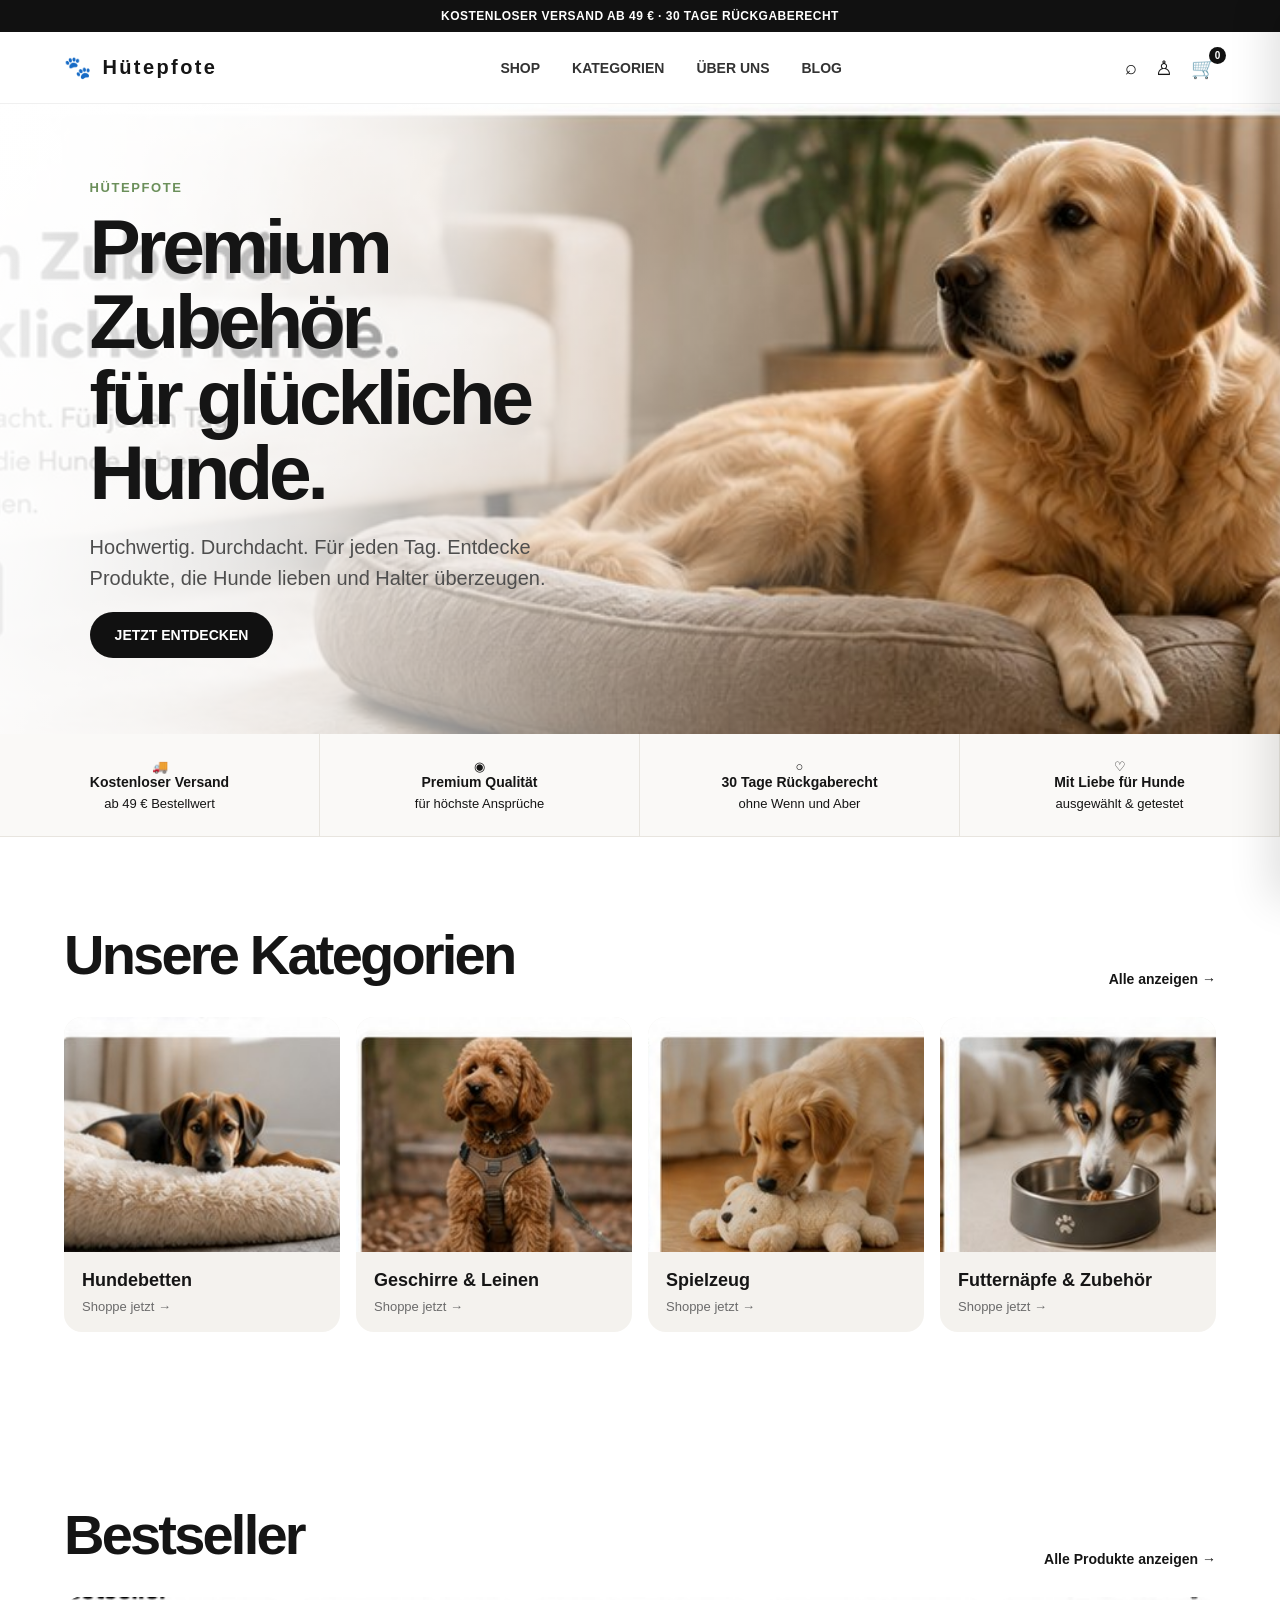
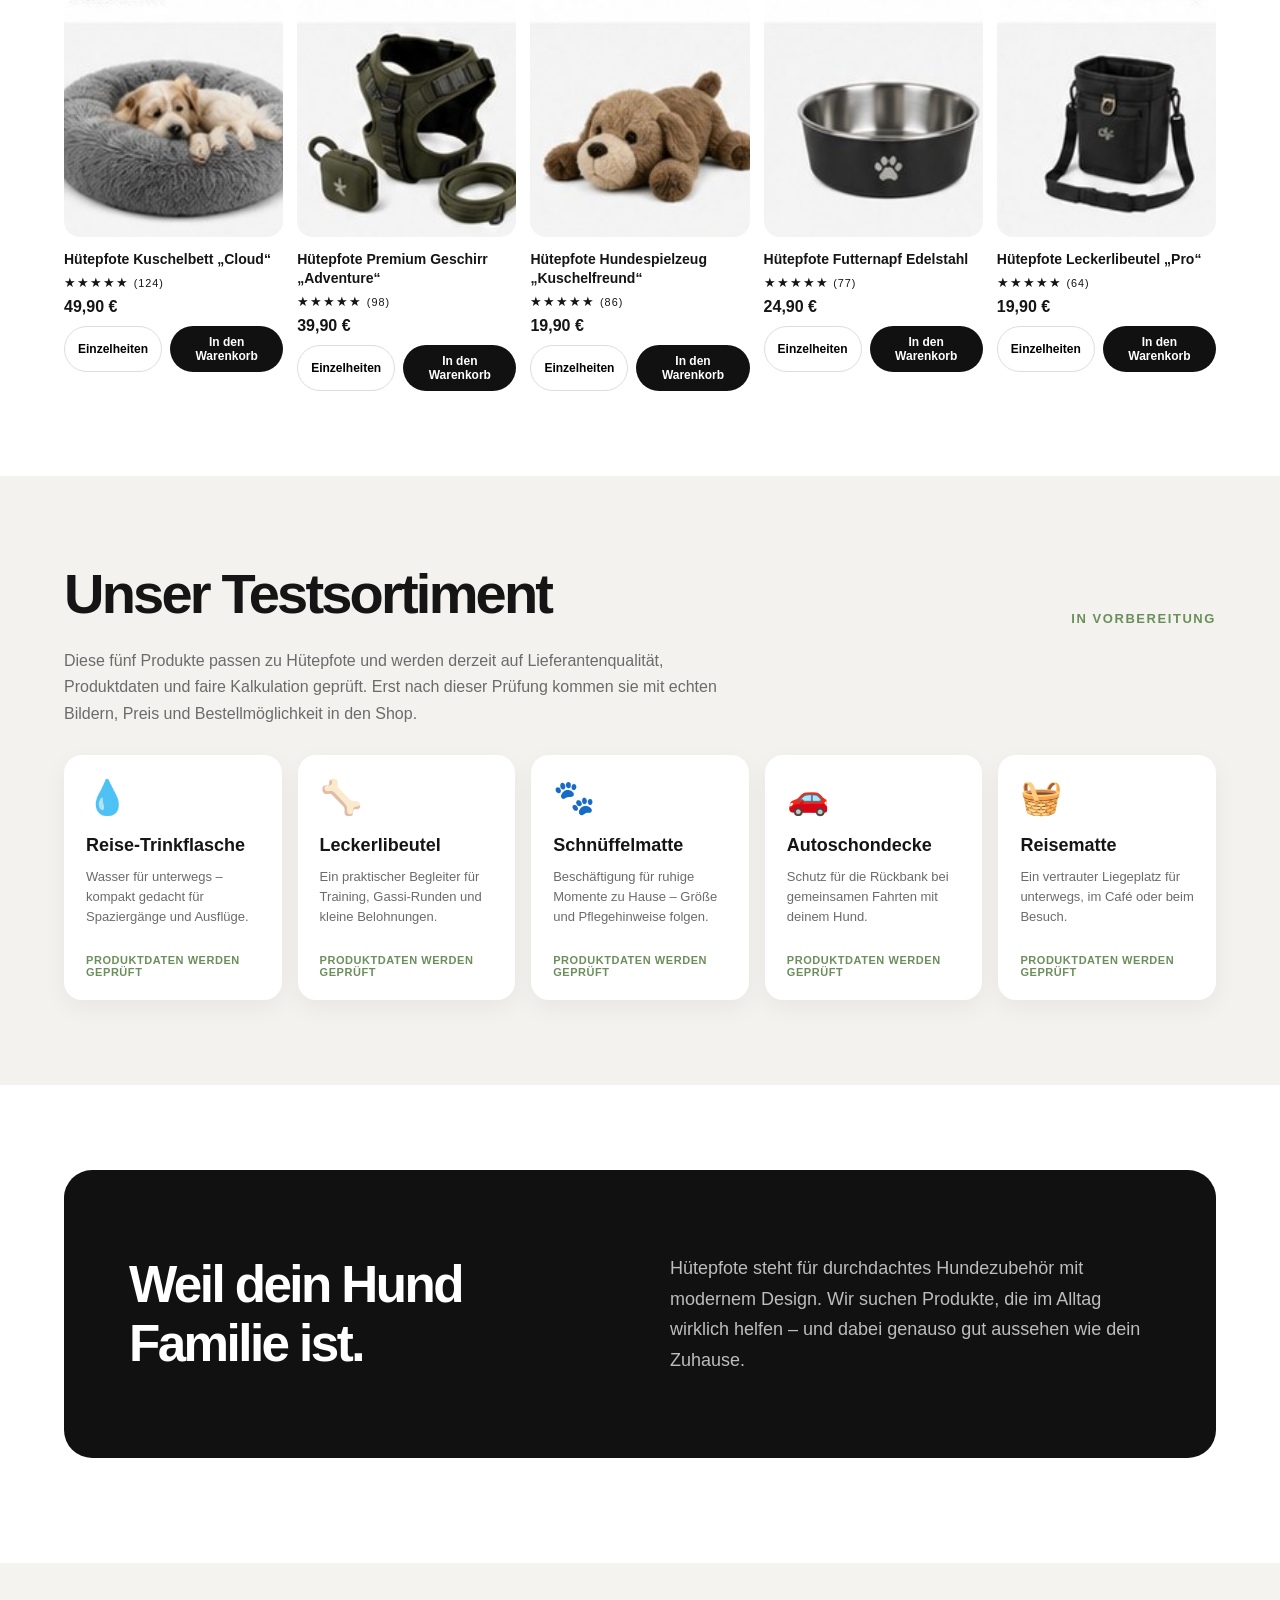
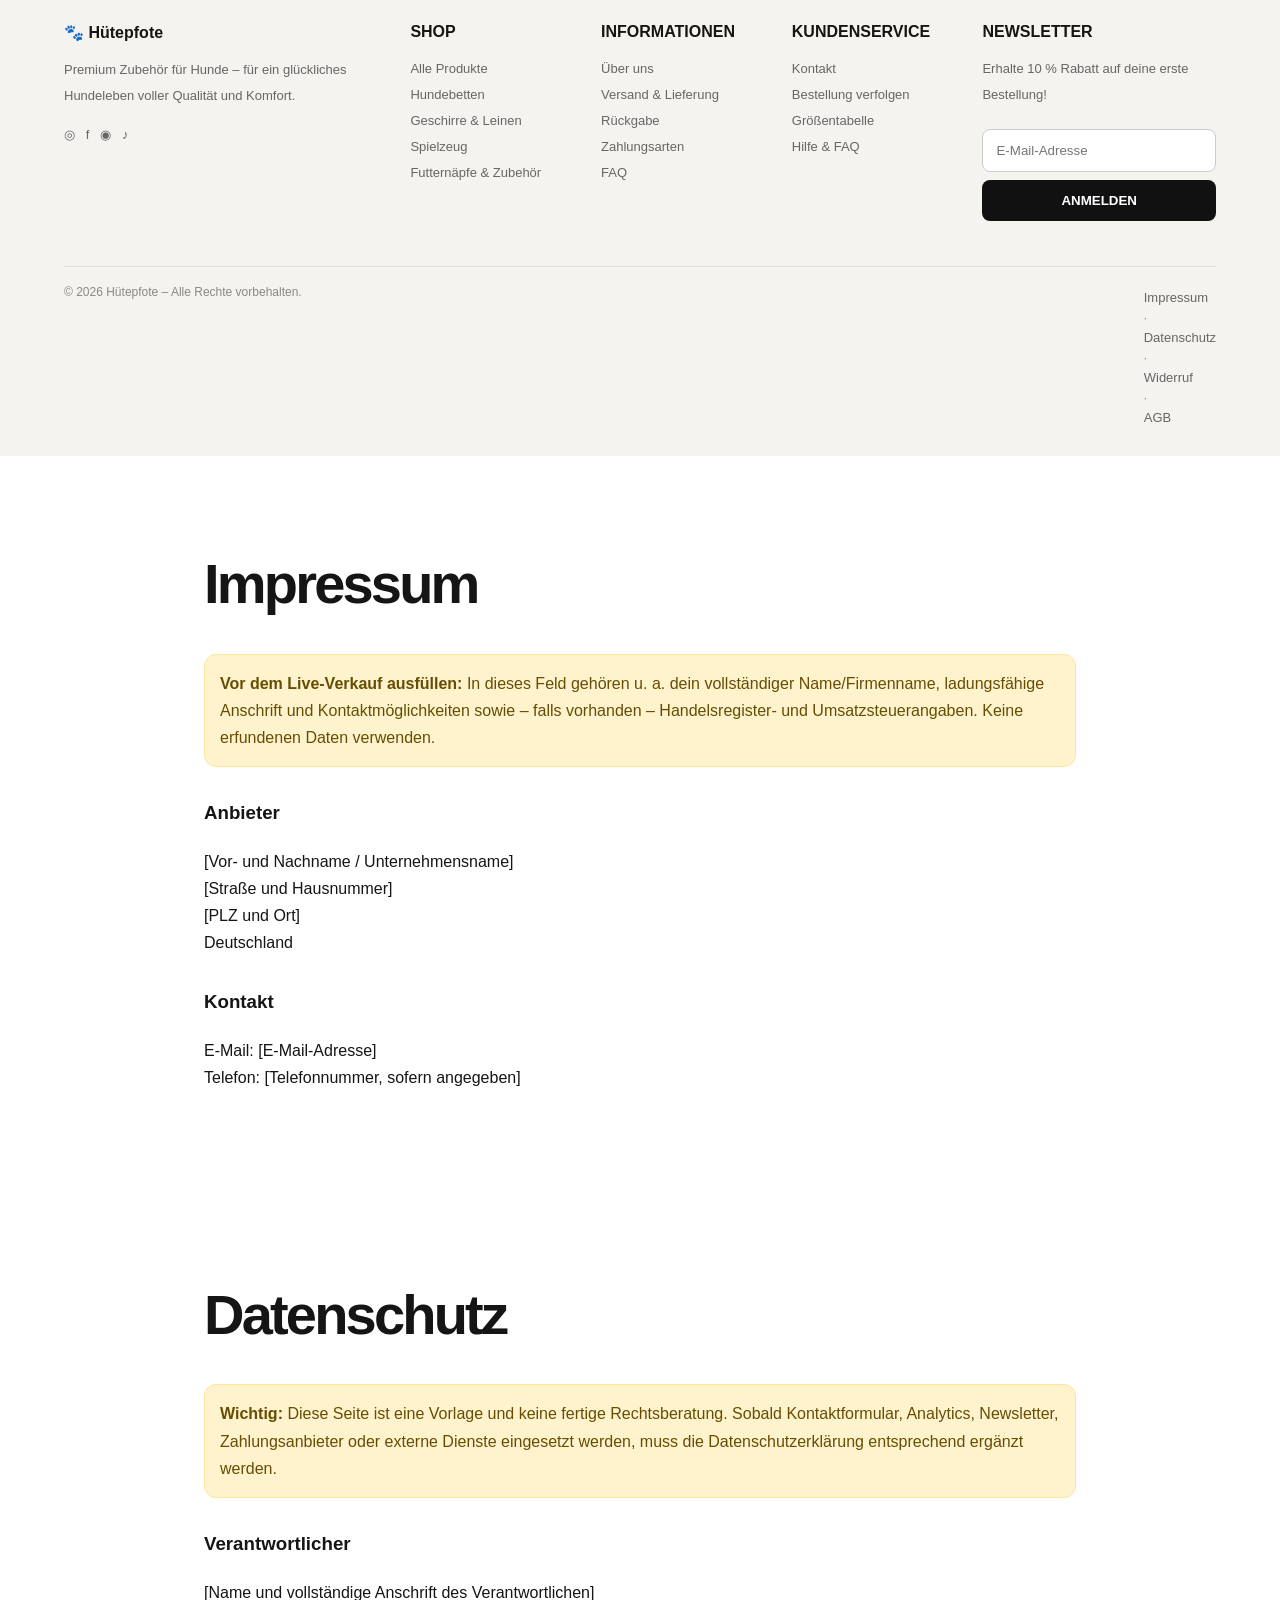
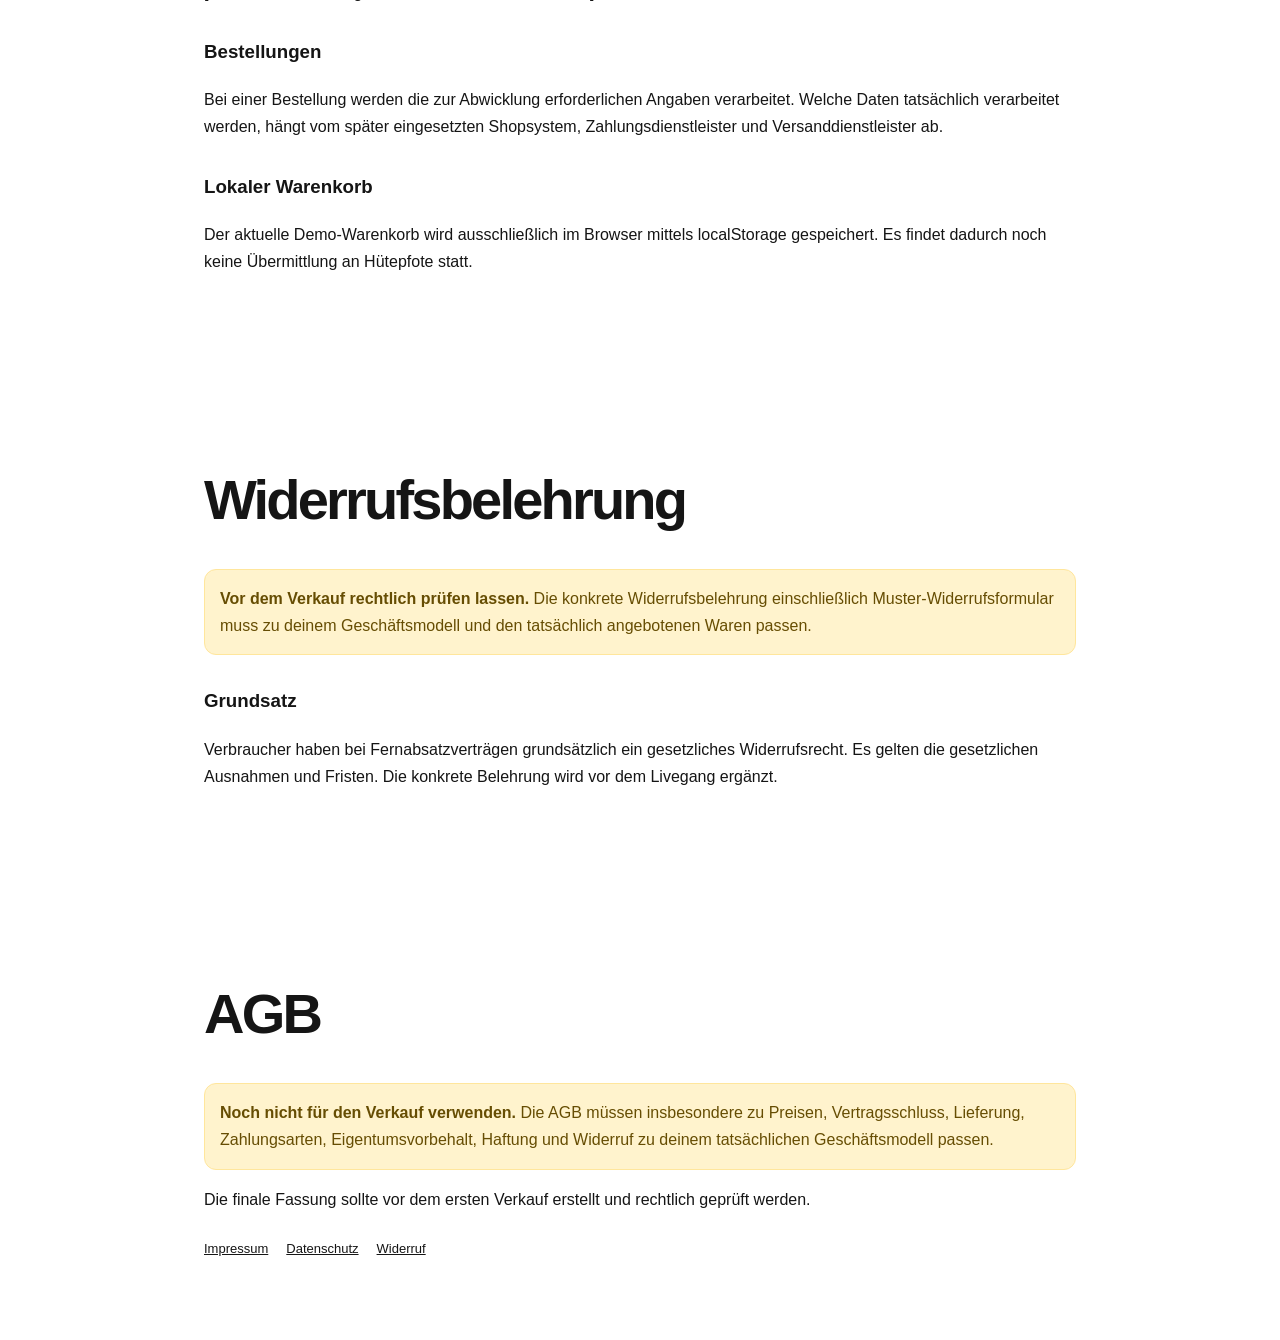
==== commit ddd236b9: "Umbenennung zu Hütepfote" ====
--- a/index.html
+++ b/index.html
@@ -3,8 +3,8 @@
 <head>
 <meta charset="utf-8">
 <meta name="viewport" content="width=device-width,initial-scale=1">
-<meta name="description" content="WUFFWERK – hochwertiges Hundezubehör für glückliche Hunde.">
-<title>WUFFWERK – Premium Hundezubehör</title>
+<meta name="description" content="Hütepfote – hochwertiges Hundezubehör für glückliche Hunde.">
+<title>Hütepfote – Premium Hundezubehör</title>
 <style>
 :root{--bg:#fff;--soft:#f6f4f0;--ink:#151515;--muted:#6b6b6b;--line:#e8e5df;--accent:#6b8f5a}
 *{box-sizing:border-box}html{scroll-behavior:smooth}body{margin:0;color:var(--ink);font-family:Inter,-apple-system,BlinkMacSystemFont,"Segoe UI",Arial,sans-serif;background:#fff}
@@ -30,6 +30,7 @@
 .cart-trigger{border:0;background:none;font:inherit;font-size:20px;cursor:pointer;position:relative;padding:0}
 .cart-trigger b{position:absolute;right:-10px;top:-9px;min-width:17px;height:17px;border-radius:50%;background:#111;color:#fff;font-size:10px;display:grid;place-items:center}
 .product{cursor:pointer}.product-photo{transition:transform .25s}.product:hover .product-photo{transform:translateY(-3px)}
+.test-sortiment{background:#f4f2ee}.test-intro{max-width:680px;color:var(--muted);line-height:1.65;margin:-8px 0 28px}.test-grid{display:grid;grid-template-columns:repeat(5,1fr);gap:16px}.test-product{background:#fff;border-radius:18px;padding:22px;min-height:245px;display:flex;flex-direction:column;box-shadow:0 8px 25px rgba(0,0,0,.05)}.test-icon{font-size:34px;margin-bottom:18px}.test-product h3{font-size:18px;line-height:1.2;margin:0 0 10px}.test-product p{font-size:13px;color:var(--muted);line-height:1.55;margin:0}.test-status{margin-top:auto;padding-top:16px;font-size:11px;font-weight:800;letter-spacing:.05em;text-transform:uppercase;color:var(--accent)}
 .buy-row{display:flex;gap:8px;margin-top:10px}.buy-btn{border:0;background:#111;color:#fff;border-radius:999px;padding:9px 13px;font-size:12px;font-weight:800;cursor:pointer}.details-btn{border:1px solid #ddd;background:#fff;border-radius:999px;padding:9px 13px;font-size:12px;font-weight:700;cursor:pointer}
 .overlay{position:fixed;inset:0;background:rgba(0,0,0,.42);z-index:50;opacity:0;pointer-events:none;transition:.25s}.overlay.open{opacity:1;pointer-events:auto}
 .cart-drawer{position:fixed;right:0;top:0;height:100%;width:min(430px,94vw);background:#fff;z-index:60;transform:translateX(100%);transition:.3s;display:flex;flex-direction:column;box-shadow:-10px 0 40px rgba(0,0,0,.12)}
@@ -55,13 +56,14 @@
 .form-grid{display:grid;grid-template-columns:1fr 1fr;gap:14px}.field{display:flex;flex-direction:column;gap:7px}.field.full{grid-column:1/-1}.field label{font-size:12px;font-weight:800}.field input,.field textarea,.field select{border:1px solid #ddd;border-radius:10px;padding:12px;font:inherit;background:#fff}.field textarea{min-height:90px;resize:vertical}
 .order-summary{background:#f6f4f0;border-radius:18px;padding:20px;height:max-content}.order-summary h3{margin-top:0}.summary-line{display:flex;justify-content:space-between;gap:15px;padding:9px 0;font-size:13px}.summary-total{display:flex;justify-content:space-between;border-top:1px solid #ddd;padding-top:15px;margin-top:10px;font-weight:900}.checkout-actions{display:flex;gap:10px;margin-top:20px}.checkout-actions button{border:0;border-radius:999px;padding:14px 18px;font-weight:800;cursor:pointer}.submit-order{background:#111;color:#fff;flex:1}.cancel-order{background:#eee}.consent{display:flex;gap:8px;align-items:flex-start;font-size:12px;color:#666;margin-top:15px}.success{display:none;text-align:center;padding:45px 20px}.success.open{display:block}.success h2{font-size:40px;margin-bottom:12px}.legal-section{max-width:1000px;margin:auto;padding:80px 5%;line-height:1.7}.legal-section h2{margin-bottom:22px}.legal-section h3{margin-top:30px}.legal-section .placeholder{background:#fff3cd;border:1px solid #ffe69c;padding:15px;border-radius:12px;color:#664d03}.legal-nav{display:flex;gap:18px;flex-wrap:wrap;margin-top:25px;font-size:13px}.legal-nav a{text-decoration:underline}
 @media(max-width:760px){.checkout-grid{grid-template-columns:1fr}.form-grid{grid-template-columns:1fr}.field.full{grid-column:auto}.checkout-box{padding:25px}.checkout-box h2{font-size:30px}}
+@media(max-width:980px){.test-grid{grid-template-columns:repeat(2,1fr)}}@media(max-width:520px){.test-grid{grid-template-columns:1fr}}
 
 </style>
 </head>
 <body>
 <div class="top">KOSTENLOSER VERSAND AB 49 € · 30 TAGE RÜCKGABERECHT</div>
 <nav class="nav">
-  <a class="brand" href="#"><span class="paw">🐾</span>WUFFWERK</a>
+  <a class="brand" href="#"><span class="paw">🐾</span>Hütepfote</a>
   <div class="links"><a href="#shop">SHOP</a><a href="#kategorien">KATEGORIEN</a><a href="#about">ÜBER UNS</a><a href="#blog">BLOG</a></div>
   <div class="icons"><span aria-label="Suche">⌕</span><span aria-label="Konto">♙</span><button class="cart-trigger" aria-label="Warenkorb">🛒 <b id="cart-count">0</b></button></div>
 </nav>
@@ -69,7 +71,7 @@
 <section class="hero">
   <img src="[data-uri]" alt="Golden Retriever entspannt auf einem Hundebett">
   <div class="hero-content">
-    <div class="kicker">WUFFWERK</div>
+    <div class="kicker">Hütepfote</div>
     <h1>Premium Zubehör<br>für glückliche Hunde.</h1>
     <div class="lead">Hochwertig. Durchdacht. Für jeden Tag. Entdecke Produkte, die Hunde lieben und Halter überzeugen.</div>
     <a class="btn" href="#shop">JETZT ENTDECKEN</a>
@@ -96,47 +98,59 @@
 <section class="section" id="shop">
   <div class="section-head"><h2>Bestseller</h2><a class="all" href="#shop">Alle Produkte anzeigen →</a></div>
   <div class="products">
-    <article class="product" data-id="cloud" data-name="WUFFWERK Kuschelbett „Cloud“" data-price="49.90" data-image="[data-uri]">
-      <div class="product-photo"><img src="[data-uri]" alt="WUFFWERK Kuschelbett Cloud"></div>
-      <h3>WUFFWERK Kuschelbett „Cloud“</h3><div class="stars">★★★★★ <small>(124)</small></div><div class="price">49,90 €</div>
+    <article class="product" data-id="cloud" data-name="Hütepfote Kuschelbett „Cloud“" data-price="49.90" data-image="[data-uri]">
+      <div class="product-photo"><img src="[data-uri]" alt="Hütepfote Kuschelbett Cloud"></div>
+      <h3>Hütepfote Kuschelbett „Cloud“</h3><div class="stars">★★★★★ <small>(124)</small></div><div class="price">49,90 €</div>
       <div class="buy-row"><button class="details-btn" data-details>Einzelheiten</button><button class="buy-btn" data-add>In den Warenkorb</button></div>
     </article>
-    <article class="product" data-id="adventure" data-name="WUFFWERK Premium Geschirr „Adventure“" data-price="39.90" data-image="[data-uri]">
-      <div class="product-photo"><img src="[data-uri]" alt="WUFFWERK Premium Geschirr Adventure"></div>
-      <h3>WUFFWERK Premium Geschirr „Adventure“</h3><div class="stars">★★★★★ <small>(98)</small></div><div class="price">39,90 €</div>
+    <article class="product" data-id="adventure" data-name="Hütepfote Premium Geschirr „Adventure“" data-price="39.90" data-image="[data-uri]">
+      <div class="product-photo"><img src="[data-uri]" alt="Hütepfote Premium Geschirr Adventure"></div>
+      <h3>Hütepfote Premium Geschirr „Adventure“</h3><div class="stars">★★★★★ <small>(98)</small></div><div class="price">39,90 €</div>
       <div class="buy-row"><button class="details-btn" data-details>Einzelheiten</button><button class="buy-btn" data-add>In den Warenkorb</button></div>
     </article>
-    <article class="product" data-id="kuschelfreund" data-name="WUFFWERK Hundespielzeug „Kuschelfreund“" data-price="19.90" data-image="[data-uri]">
-      <div class="product-photo"><img src="[data-uri]" alt="WUFFWERK Hundespielzeug Kuschelfreund"></div>
-      <h3>WUFFWERK Hundespielzeug „Kuschelfreund“</h3><div class="stars">★★★★★ <small>(86)</small></div><div class="price">19,90 €</div>
+    <article class="product" data-id="kuschelfreund" data-name="Hütepfote Hundespielzeug „Kuschelfreund“" data-price="19.90" data-image="[data-uri]">
+      <div class="product-photo"><img src="[data-uri]" alt="Hütepfote Hundespielzeug Kuschelfreund"></div>
+      <h3>Hütepfote Hundespielzeug „Kuschelfreund“</h3><div class="stars">★★★★★ <small>(86)</small></div><div class="price">19,90 €</div>
       <div class="buy-row"><button class="details-btn" data-details>Einzelheiten</button><button class="buy-btn" data-add>In den Warenkorb</button></div>
     </article>
-    <article class="product" data-id="napf" data-name="WUFFWERK Futternapf Edelstahl" data-price="24.90" data-image="[data-uri]">
-      <div class="product-photo"><img src="[data-uri]" alt="WUFFWERK Edelstahlnapf"></div>
-      <h3>WUFFWERK Futternapf Edelstahl</h3><div class="stars">★★★★★ <small>(77)</small></div><div class="price">24,90 €</div>
+    <article class="product" data-id="napf" data-name="Hütepfote Futternapf Edelstahl" data-price="24.90" data-image="[data-uri]">
+      <div class="product-photo"><img src="[data-uri]" alt="Hütepfote Edelstahlnapf"></div>
+      <h3>Hütepfote Futternapf Edelstahl</h3><div class="stars">★★★★★ <small>(77)</small></div><div class="price">24,90 €</div>
       <div class="buy-row"><button class="details-btn" data-details>Einzelheiten</button><button class="buy-btn" data-add>In den Warenkorb</button></div>
     </article>
-    <article class="product" data-id="beutel" data-name="WUFFWERK Leckerlibeutel „Pro“" data-price="19.90" data-image="[data-uri]">
-      <div class="product-photo"><img src="[data-uri]" alt="WUFFWERK Leckerlibeutel Pro"></div>
-      <h3>WUFFWERK Leckerlibeutel „Pro“</h3><div class="stars">★★★★★ <small>(64)</small></div><div class="price">19,90 €</div>
+    <article class="product" data-id="beutel" data-name="Hütepfote Leckerlibeutel „Pro“" data-price="19.90" data-image="[data-uri]">
+      <div class="product-photo"><img src="[data-uri]" alt="Hütepfote Leckerlibeutel Pro"></div>
+      <h3>Hütepfote Leckerlibeutel „Pro“</h3><div class="stars">★★★★★ <small>(64)</small></div><div class="price">19,90 €</div>
       <div class="buy-row"><button class="details-btn" data-details>Einzelheiten</button><button class="buy-btn" data-add>In den Warenkorb</button></div>
     </article>
   </div>
 </section>
 
+<section class="section test-sortiment" id="testsortiment">
+  <div class="section-head"><h2>Unser Testsortiment</h2><span class="kicker">In Vorbereitung</span></div>
+  <p class="test-intro">Diese fünf Produkte passen zu Hütepfote und werden derzeit auf Lieferantenqualität, Produktdaten und faire Kalkulation geprüft. Erst nach dieser Prüfung kommen sie mit echten Bildern, Preis und Bestellmöglichkeit in den Shop.</p>
+  <div class="test-grid">
+    <article class="test-product"><div class="test-icon" aria-hidden="true">💧</div><h3>Reise-Trinkflasche</h3><p>Wasser für unterwegs – kompakt gedacht für Spaziergänge und Ausflüge.</p><div class="test-status">Produktdaten werden geprüft</div></article>
+    <article class="test-product"><div class="test-icon" aria-hidden="true">🦴</div><h3>Leckerlibeutel</h3><p>Ein praktischer Begleiter für Training, Gassi-Runden und kleine Belohnungen.</p><div class="test-status">Produktdaten werden geprüft</div></article>
+    <article class="test-product"><div class="test-icon" aria-hidden="true">🐾</div><h3>Schnüffelmatte</h3><p>Beschäftigung für ruhige Momente zu Hause – Größe und Pflegehinweise folgen.</p><div class="test-status">Produktdaten werden geprüft</div></article>
+    <article class="test-product"><div class="test-icon" aria-hidden="true">🚗</div><h3>Autoschondecke</h3><p>Schutz für die Rückbank bei gemeinsamen Fahrten mit deinem Hund.</p><div class="test-status">Produktdaten werden geprüft</div></article>
+    <article class="test-product"><div class="test-icon" aria-hidden="true">🧺</div><h3>Reisematte</h3><p>Ein vertrauter Liegeplatz für unterwegs, im Café oder beim Besuch.</p><div class="test-status">Produktdaten werden geprüft</div></article>
+  </div>
+</section>
+
 <section class="section" id="about">
-  <div class="story"><h2>Weil dein Hund Familie ist.</h2><p>WUFFWERK steht für durchdachtes Hundezubehör mit modernem Design. Wir suchen Produkte, die im Alltag wirklich helfen – und dabei genauso gut aussehen wie dein Zuhause.</p></div>
+  <div class="story"><h2>Weil dein Hund Familie ist.</h2><p>Hütepfote steht für durchdachtes Hundezubehör mit modernem Design. Wir suchen Produkte, die im Alltag wirklich helfen – und dabei genauso gut aussehen wie dein Zuhause.</p></div>
 </section>
 
 <footer class="footer">
   <div class="footer-grid">
-    <div><h4>🐾 WUFFWERK</h4><p>Premium Zubehör für Hunde – für ein glückliches Hundeleben voller Qualität und Komfort.</p><p>◎ &nbsp; f &nbsp; ◉ &nbsp; ♪</p></div>
+    <div><h4>🐾 Hütepfote</h4><p>Premium Zubehör für Hunde – für ein glückliches Hundeleben voller Qualität und Komfort.</p><p>◎ &nbsp; f &nbsp; ◉ &nbsp; ♪</p></div>
     <div><h4>SHOP</h4><a href="#shop">Alle Produkte</a><a href="#kategorien">Hundebetten</a><a href="#kategorien">Geschirre & Leinen</a><a href="#kategorien">Spielzeug</a><a href="#kategorien">Futternäpfe & Zubehör</a></div>
     <div><h4>INFORMATIONEN</h4><a href="#about">Über uns</a><a href="#">Versand & Lieferung</a><a href="#">Rückgabe</a><a href="#">Zahlungsarten</a><a href="#">FAQ</a></div>
     <div><h4>KUNDENSERVICE</h4><a href="#">Kontakt</a><a href="#">Bestellung verfolgen</a><a href="#">Größentabelle</a><a href="#">Hilfe & FAQ</a></div>
     <div class="newsletter"><h4>NEWSLETTER</h4><p>Erhalte 10 % Rabatt auf deine erste Bestellung!</p><input type="email" placeholder="E-Mail-Adresse"><button>ANMELDEN</button></div>
   </div>
-  <div class="legal"><span>© 2026 WUFFWERK – Alle Rechte vorbehalten.</span><span><a href="#impressum">Impressum</a> · <a href="#datenschutz">Datenschutz</a> · <a href="#widerruf">Widerruf</a> · <a href="#agb">AGB</a></span></div>
+  <div class="legal"><span>© 2026 Hütepfote – Alle Rechte vorbehalten.</span><span><a href="#impressum">Impressum</a> · <a href="#datenschutz">Datenschutz</a> · <a href="#widerruf">Widerruf</a> · <a href="#agb">AGB</a></span></div>
 </footer>
 
 <div class="overlay" id="overlay"></div>
@@ -151,7 +165,7 @@
   <div class="modal-grid">
     <div class="modal-photo"><img id="modal-image" src="" alt=""></div>
     <div class="modal-copy">
-      <div class="kicker">WUFFWERK</div>
+      <div class="kicker">Hütepfote</div>
       <h2 id="modal-title"></h2>
       <div class="stars">★★★★★ <small>Sehr beliebt</small></div>
       <div class="price" id="modal-price"></div>
@@ -165,10 +179,15 @@
 <script>
 (() => {
   const products = [...document.querySelectorAll('.product')];
-  let cart = JSON.parse(localStorage.getItem('wuffwerk-cart') || '[]');
+  products.forEach(card => {
+    const image = card.querySelector('img');
+    const title = card.querySelector('h3');
+    if (image && title) image.alt = title.textContent;
+  });
+  let cart = JSON.parse(localStorage.getItem('huetepfote-cart') || '[]');
 
   const euro = n => n.toLocaleString('de-DE', {style:'currency', currency:'EUR'});
-  const save = () => localStorage.setItem('wuffwerk-cart', JSON.stringify(cart));
+  const save = () => localStorage.setItem('huetepfote-cart', JSON.stringify(cart));
   const $ = id => document.getElementById(id);
 
   function toast(text){
@@ -211,7 +230,7 @@
     save(); renderCart(); toast('Zum Warenkorb hinzugefügt');
   }
   function productData(card){
-    return {id:card.dataset.id,name:card.dataset.name,price:Number(card.dataset.price),image:card.dataset.image};
+    return {id:card.dataset.id,name:card.querySelector('h3').textContent,price:Number(card.dataset.price),image:card.dataset.image};
   }
 
   products.forEach(card=>{
@@ -222,7 +241,7 @@
   function openDetails(card){
     const p=productData(card);
     $('modal-image').src=p.image; $('modal-image').alt=p.name; $('modal-title').textContent=p.name; $('modal-price').textContent=euro(p.price);
-    $('modal-description').textContent='Modernes WUFFWERK Zubehör mit durchdachtem Design. Ausgewählt für entspannte, schöne und praktische Momente mit deinem Hund.';
+    $('modal-description').textContent='Modernes Hütepfote Zubehör mit durchdachtem Design. Ausgewählt für entspannte, schöne und praktische Momente mit deinem Hund.';
     $('modal-add').onclick=()=>{add(p);closePanels();openCart()};
     $('overlay').classList.add('open'); $('product-modal').classList.add('open'); document.body.style.overflow='hidden';
   }
@@ -260,7 +279,7 @@
 </div>
 <script>
 (() => {
-  const key = 'wuffwerk-cart-v1';
+  const key = 'huetepfote-cart-v1';
   let cart = JSON.parse(localStorage.getItem(key) || '[]');
   const overlay = document.getElementById('cartOverlay');
   const itemsEl = document.getElementById('cartItems');
@@ -388,7 +407,7 @@
   <h3>Bestellungen</h3>
   <p>Bei einer Bestellung werden die zur Abwicklung erforderlichen Angaben verarbeitet. Welche Daten tatsächlich verarbeitet werden, hängt vom später eingesetzten Shopsystem, Zahlungsdienstleister und Versanddienstleister ab.</p>
   <h3>Lokaler Warenkorb</h3>
-  <p>Der aktuelle Demo-Warenkorb wird ausschließlich im Browser mittels localStorage gespeichert. Es findet dadurch noch keine Übermittlung an WUFFWERK statt.</p>
+  <p>Der aktuelle Demo-Warenkorb wird ausschließlich im Browser mittels localStorage gespeichert. Es findet dadurch noch keine Übermittlung an Hütepfote statt.</p>
 </section>
 
 <section class="legal-section" id="widerruf">
@@ -415,7 +434,7 @@
 
   function renderCheckoutSummary() {
     if (!summary) return;
-    const current = JSON.parse(localStorage.getItem('wuffwerk-cart-v1') || '[]');
+    const current = JSON.parse(localStorage.getItem('huetepfote-cart-v1') || '[]');
     if (!current.length) {
       summary.innerHTML = '<p>Warenkorb leer.</p>';
       return;
@@ -433,12 +452,12 @@
 
   form.addEventListener('submit', e => {
     e.preventDefault();
-    const current = JSON.parse(localStorage.getItem('wuffwerk-cart-v1') || '[]');
+    const current = JSON.parse(localStorage.getItem('huetepfote-cart-v1') || '[]');
     if (!current.length) return alert('Dein Warenkorb ist leer.');
     // Nur Demonstration: Es werden keine Daten an einen Server gesendet und keine Zahlungen verarbeitet.
     formView.style.display = 'none';
     success.classList.add('open');
-    localStorage.removeItem('wuffwerk-cart-v1');
+    localStorage.removeItem('huetepfote-cart-v1');
     if (typeof render === 'function') render();
   });
 })();
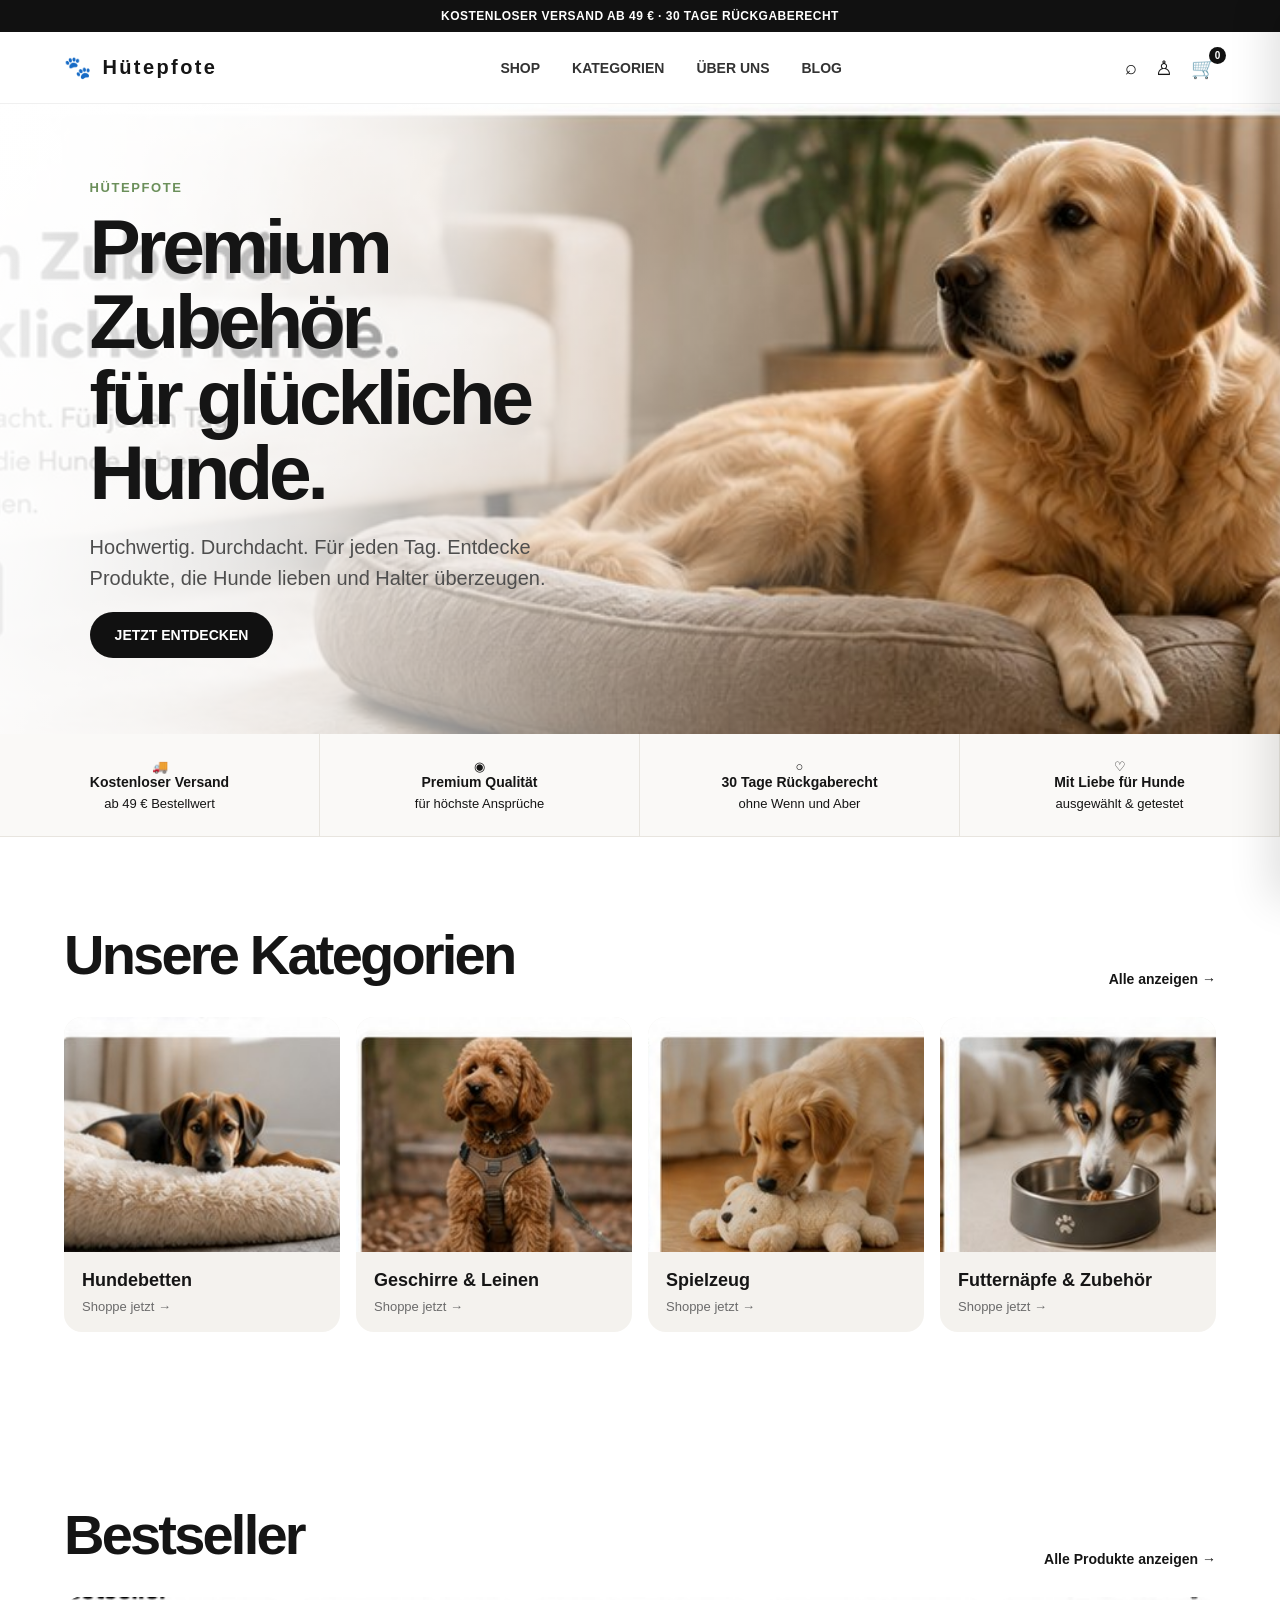
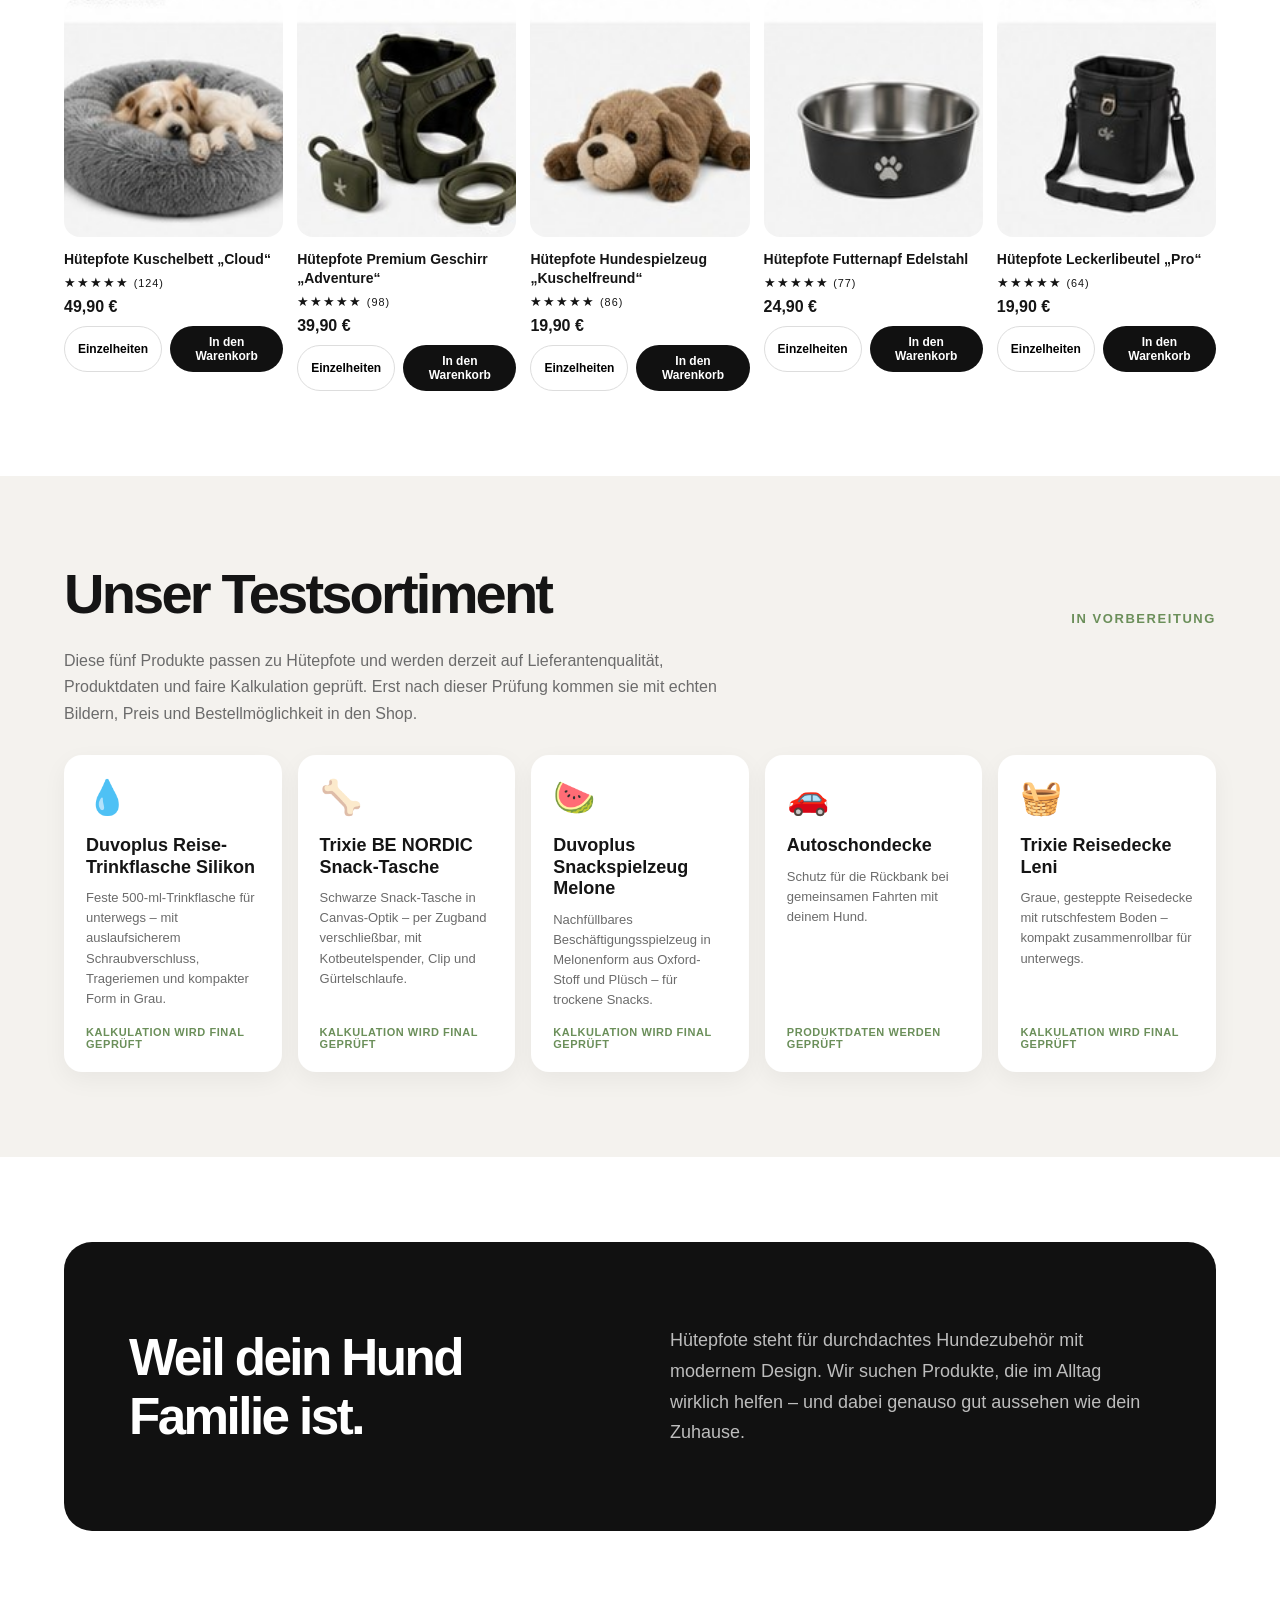
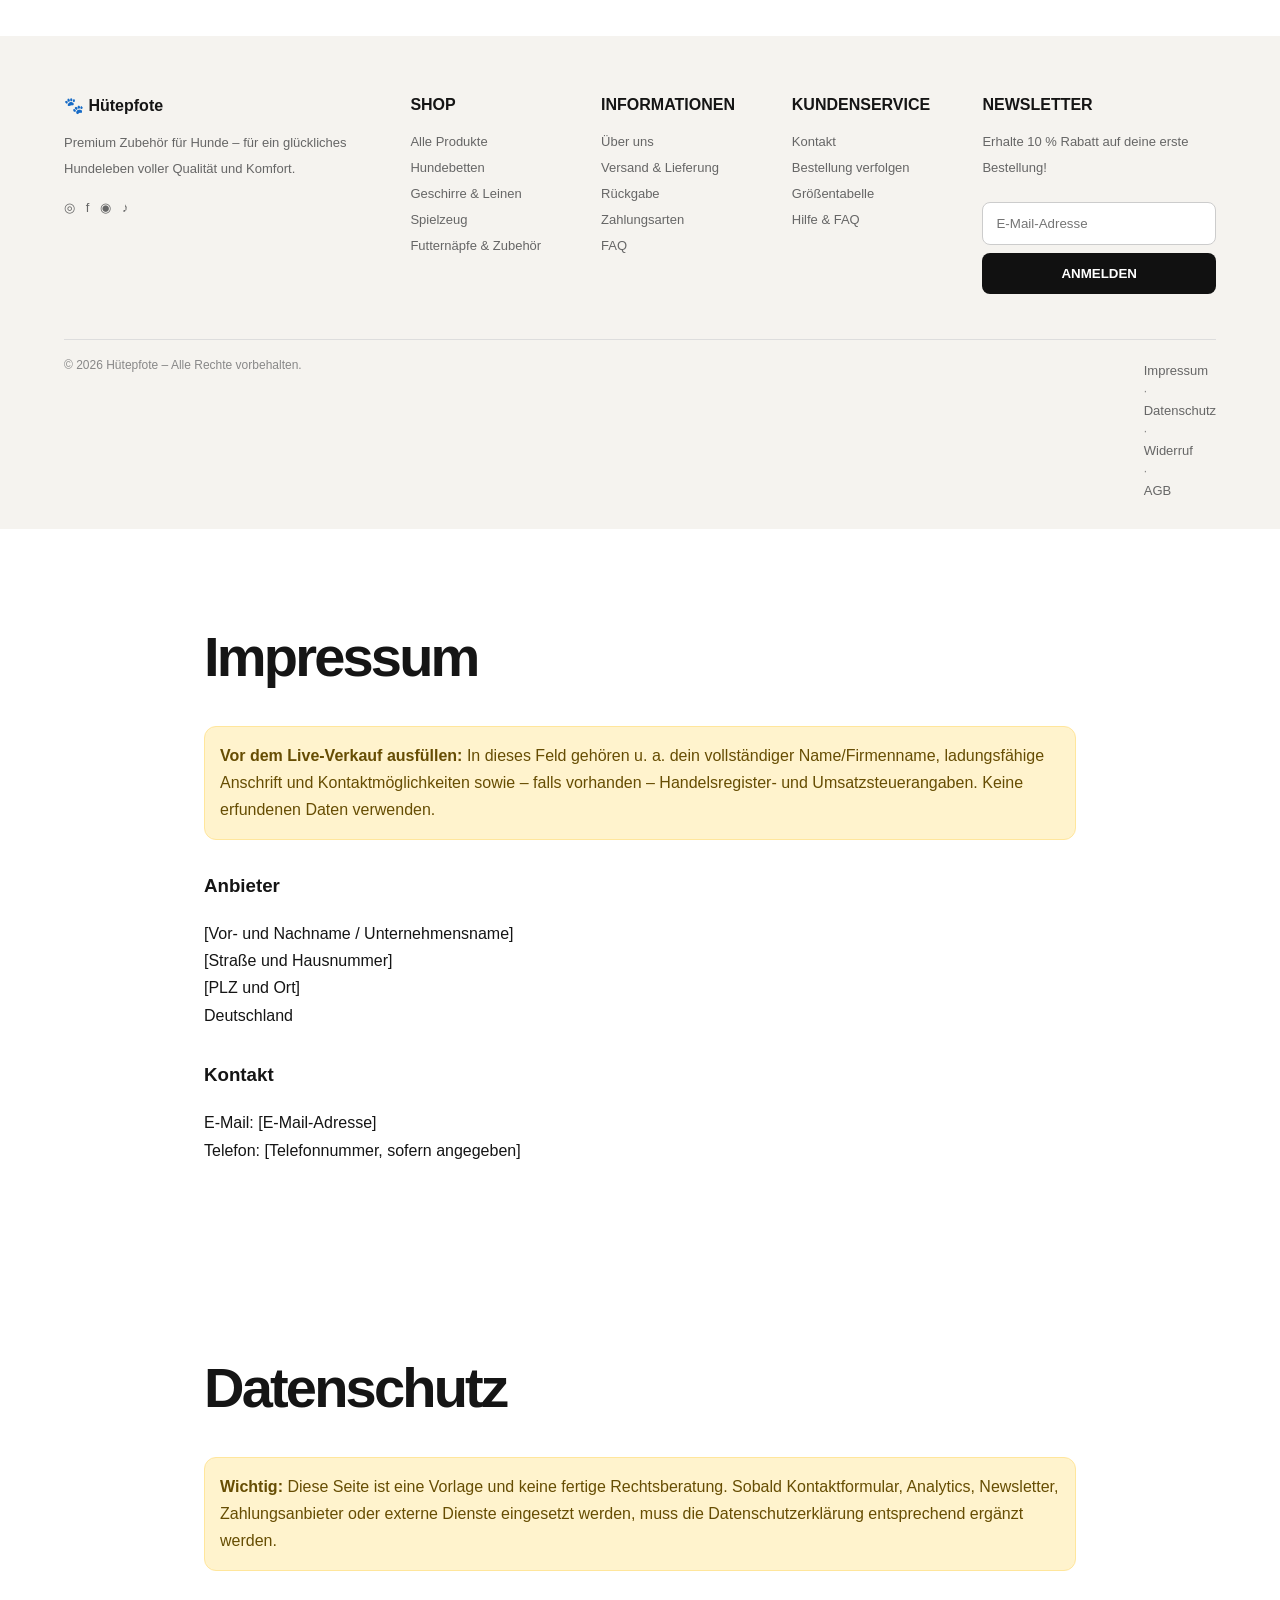
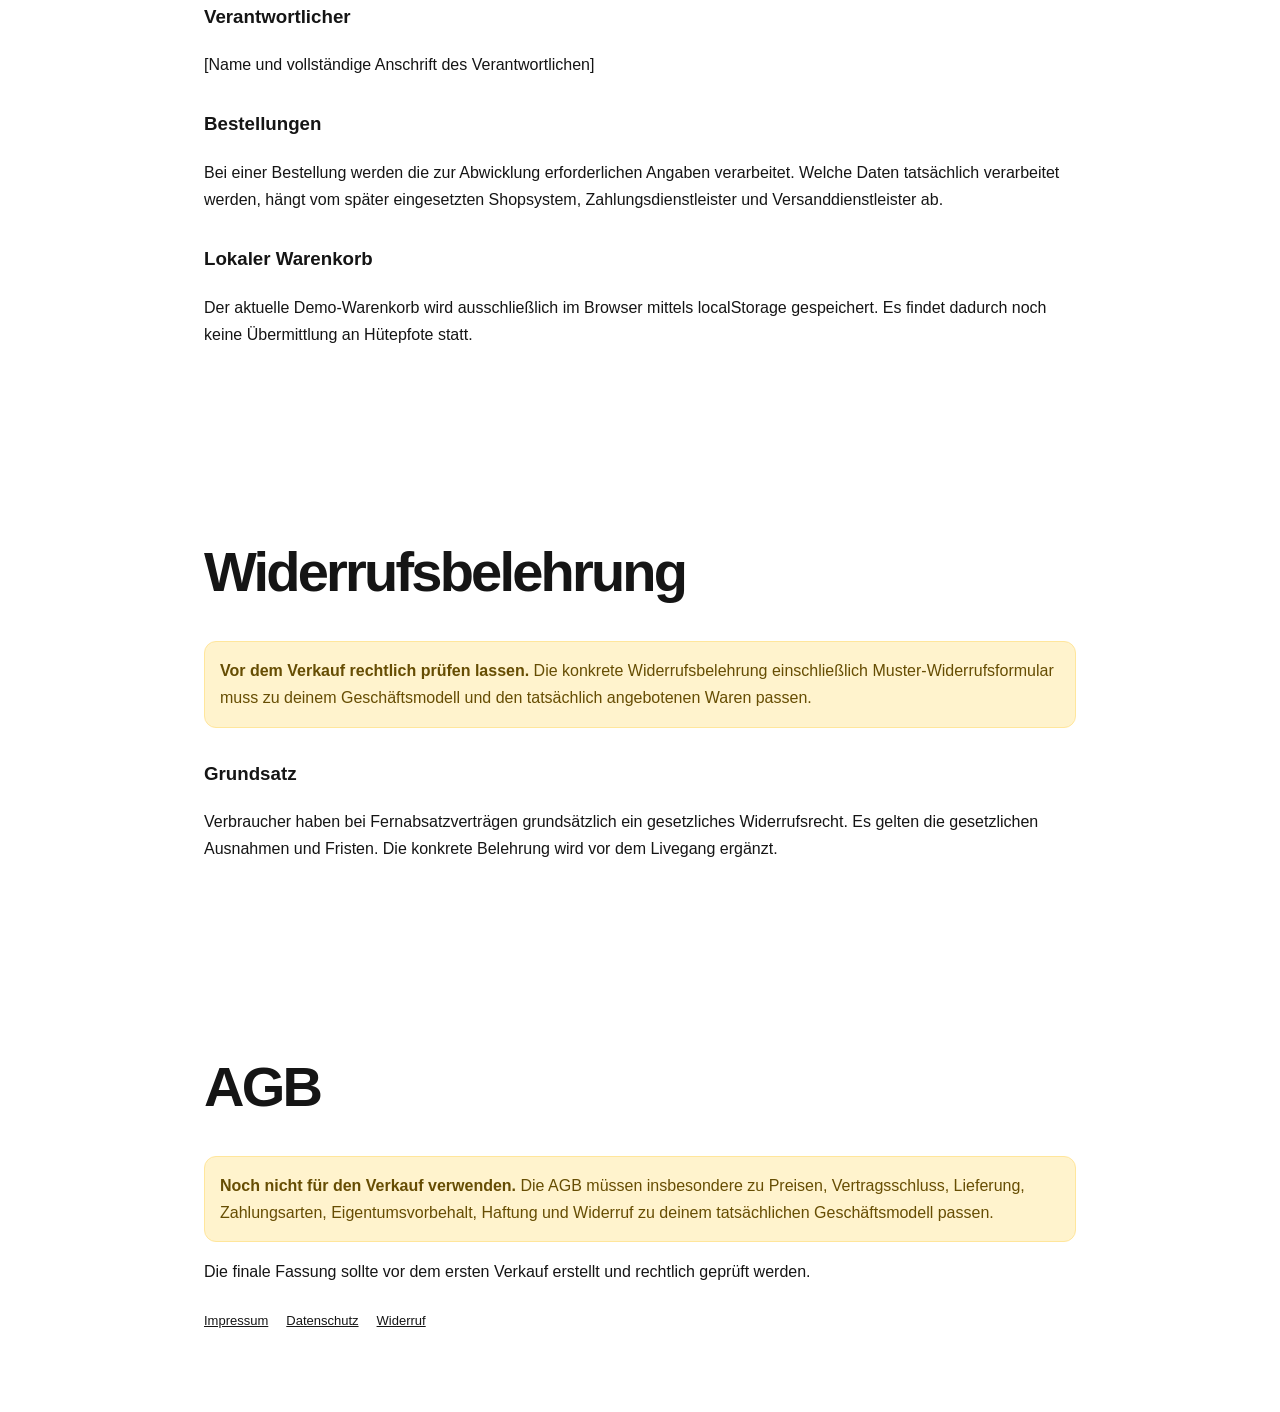
==== commit a20730f7: "Testprodukte und Kalkulationen ergänzen" ====
--- a/index.html
+++ b/index.html
@@ -130,11 +130,11 @@
   <div class="section-head"><h2>Unser Testsortiment</h2><span class="kicker">In Vorbereitung</span></div>
   <p class="test-intro">Diese fünf Produkte passen zu Hütepfote und werden derzeit auf Lieferantenqualität, Produktdaten und faire Kalkulation geprüft. Erst nach dieser Prüfung kommen sie mit echten Bildern, Preis und Bestellmöglichkeit in den Shop.</p>
   <div class="test-grid">
-    <article class="test-product"><div class="test-icon" aria-hidden="true">💧</div><h3>Reise-Trinkflasche</h3><p>Wasser für unterwegs – kompakt gedacht für Spaziergänge und Ausflüge.</p><div class="test-status">Produktdaten werden geprüft</div></article>
-    <article class="test-product"><div class="test-icon" aria-hidden="true">🦴</div><h3>Leckerlibeutel</h3><p>Ein praktischer Begleiter für Training, Gassi-Runden und kleine Belohnungen.</p><div class="test-status">Produktdaten werden geprüft</div></article>
-    <article class="test-product"><div class="test-icon" aria-hidden="true">🐾</div><h3>Schnüffelmatte</h3><p>Beschäftigung für ruhige Momente zu Hause – Größe und Pflegehinweise folgen.</p><div class="test-status">Produktdaten werden geprüft</div></article>
+    <article class="test-product"><div class="test-icon" aria-hidden="true">💧</div><h3>Duvoplus Reise-Trinkflasche Silikon</h3><p>Feste 500-ml-Trinkflasche für unterwegs – mit auslaufsicherem Schraubverschluss, Trageriemen und kompakter Form in Grau.</p><div class="test-status">Kalkulation wird final geprüft</div></article>
+    <article class="test-product"><div class="test-icon" aria-hidden="true">🦴</div><h3>Trixie BE NORDIC Snack-Tasche</h3><p>Schwarze Snack-Tasche in Canvas-Optik – per Zugband verschließbar, mit Kotbeutelspender, Clip und Gürtelschlaufe.</p><div class="test-status">Kalkulation wird final geprüft</div></article>
+    <article class="test-product"><div class="test-icon" aria-hidden="true">🍉</div><h3>Duvoplus Snackspielzeug Melone</h3><p>Nachfüllbares Beschäftigungsspielzeug in Melonenform aus Oxford-Stoff und Plüsch – für trockene Snacks.</p><div class="test-status">Kalkulation wird final geprüft</div></article>
     <article class="test-product"><div class="test-icon" aria-hidden="true">🚗</div><h3>Autoschondecke</h3><p>Schutz für die Rückbank bei gemeinsamen Fahrten mit deinem Hund.</p><div class="test-status">Produktdaten werden geprüft</div></article>
-    <article class="test-product"><div class="test-icon" aria-hidden="true">🧺</div><h3>Reisematte</h3><p>Ein vertrauter Liegeplatz für unterwegs, im Café oder beim Besuch.</p><div class="test-status">Produktdaten werden geprüft</div></article>
+    <article class="test-product"><div class="test-icon" aria-hidden="true">🧺</div><h3>Trixie Reisedecke Leni</h3><p>Graue, gesteppte Reisedecke mit rutschfestem Boden – kompakt zusammenrollbar für unterwegs.</p><div class="test-status">Kalkulation wird final geprüft</div></article>
   </div>
 </section>
 
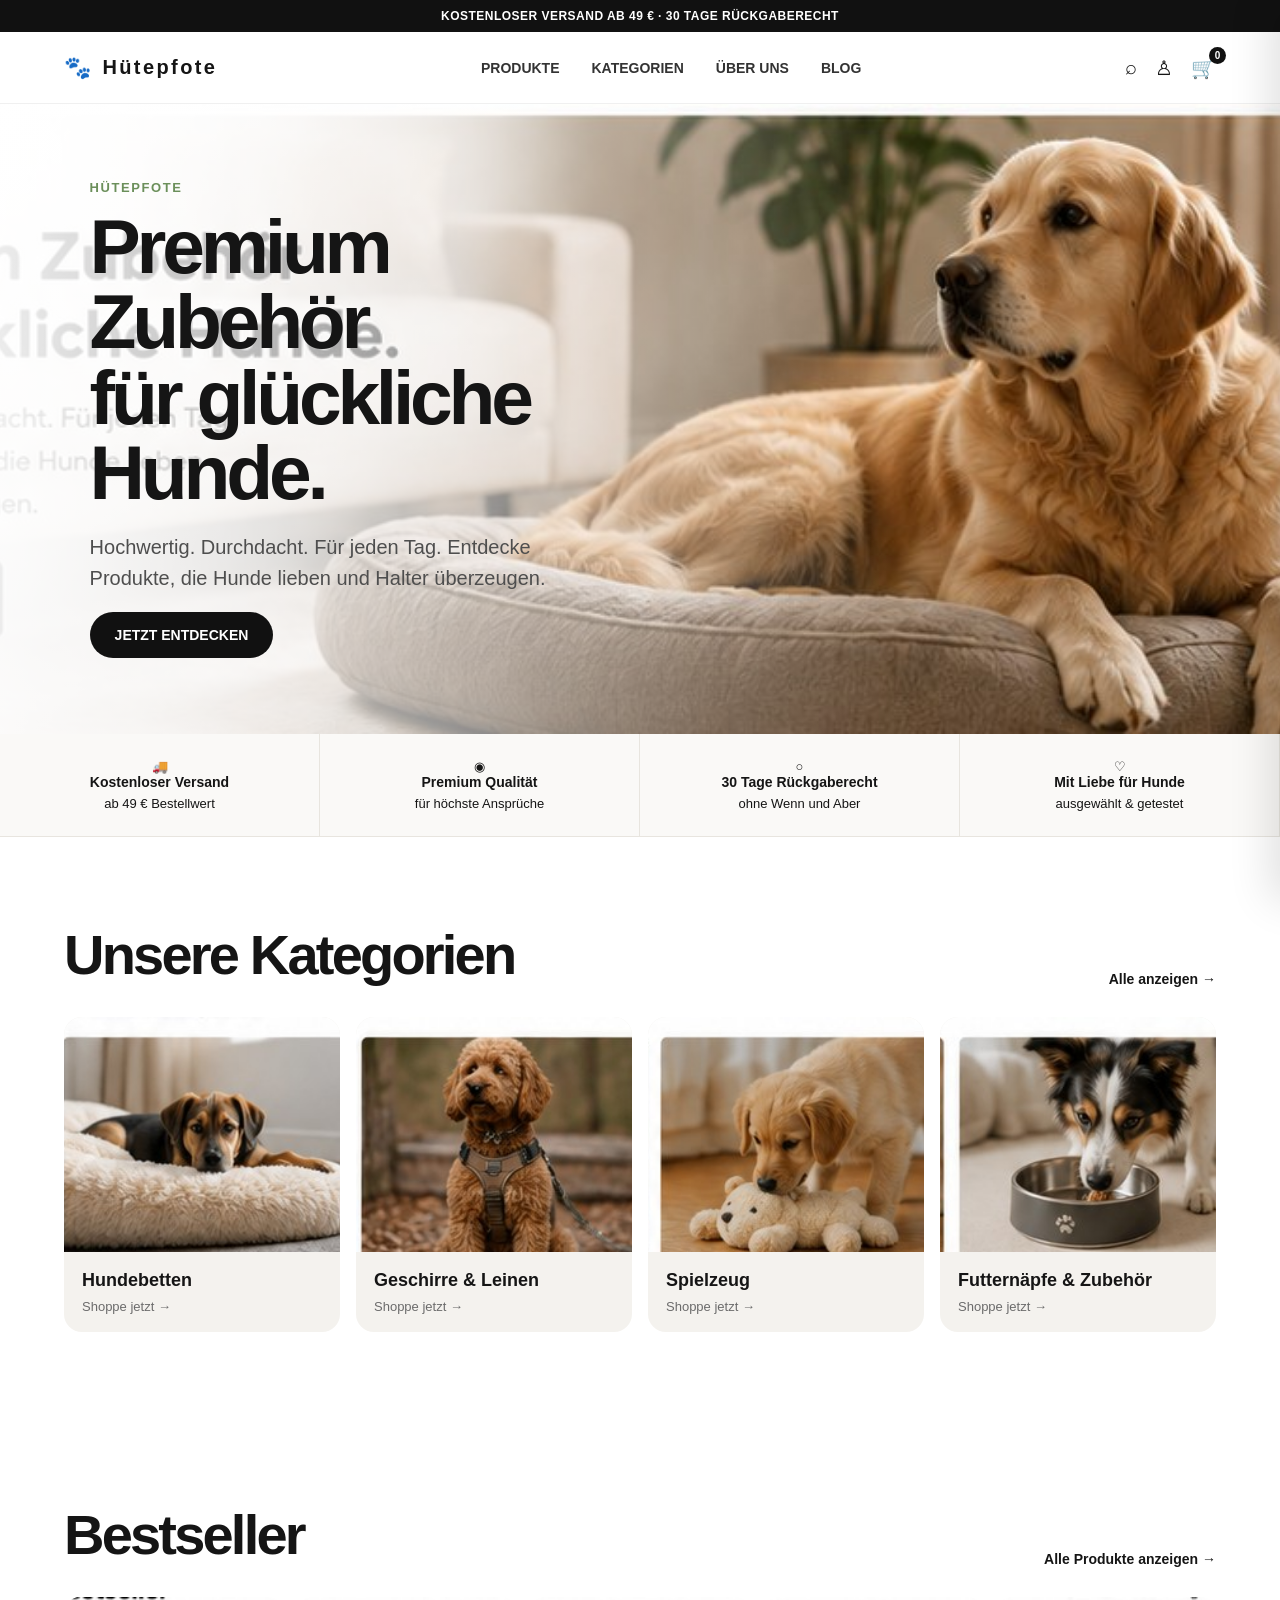
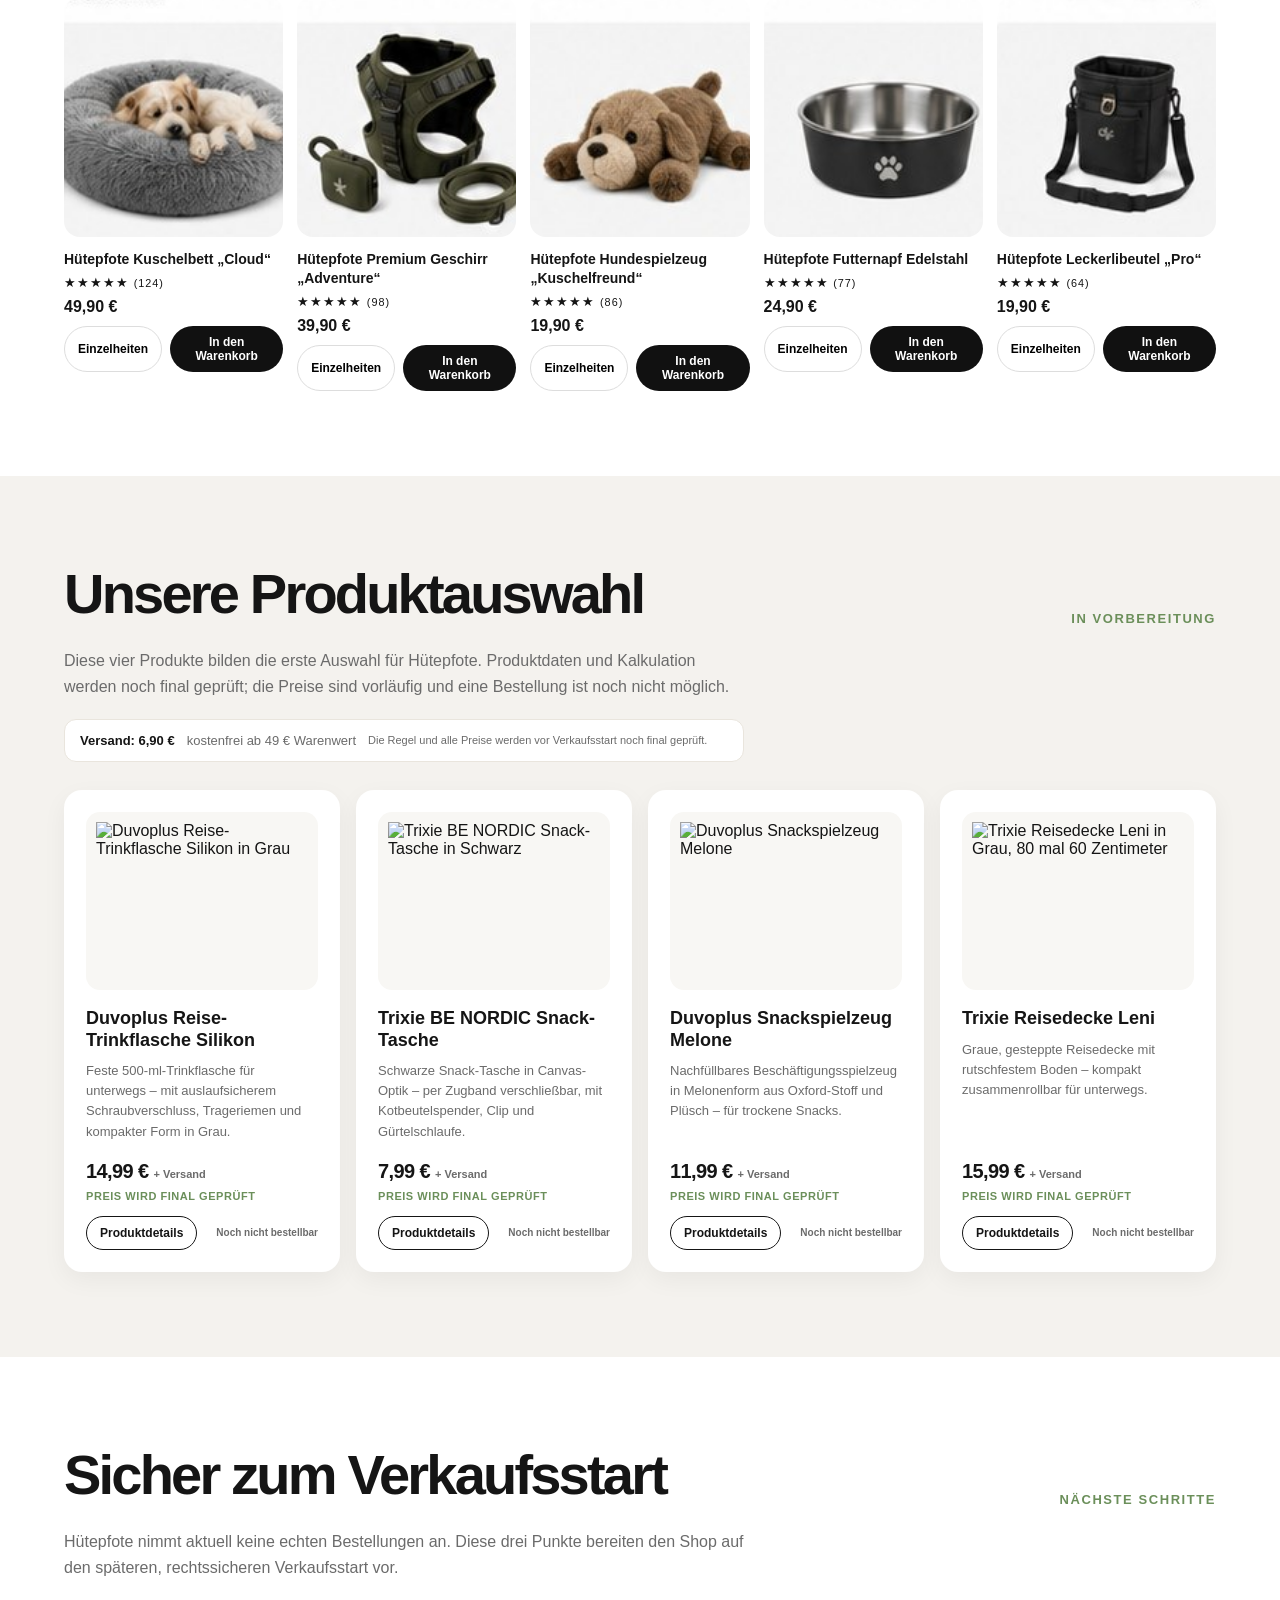
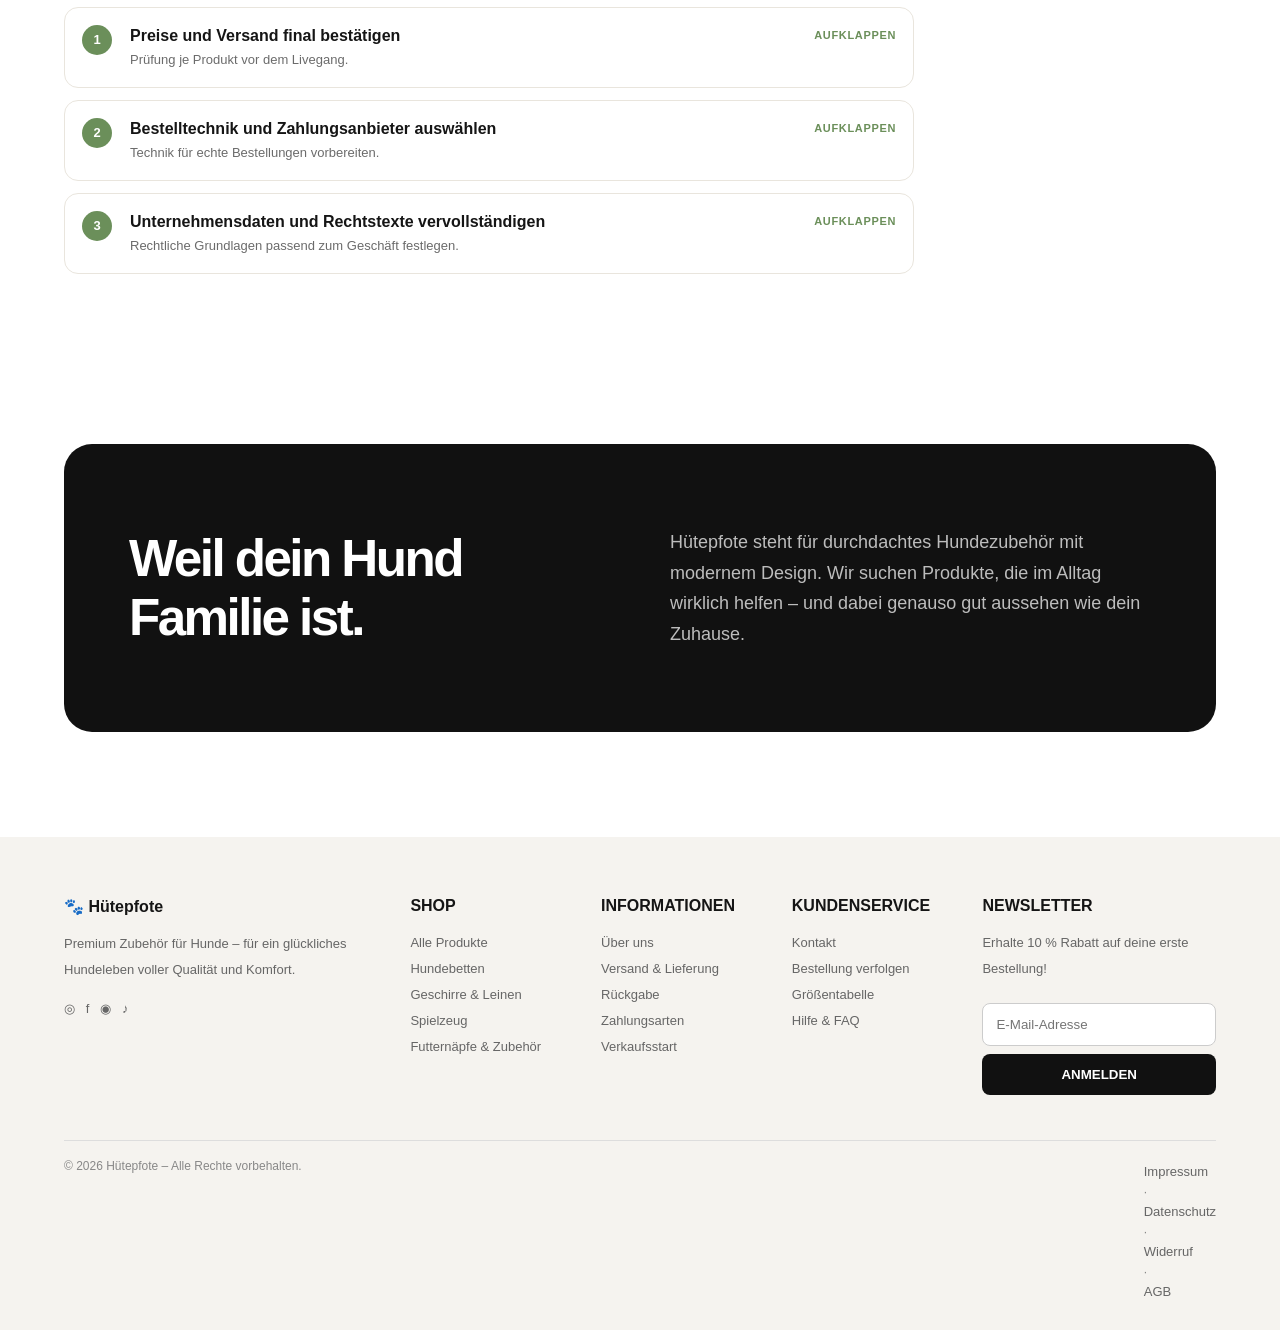
==== commit c4f0dcbb: "Produktvorschauen und Informationsseiten ergänzen" ====
--- a/index.html
+++ b/index.html
@@ -30,7 +30,7 @@
 .cart-trigger{border:0;background:none;font:inherit;font-size:20px;cursor:pointer;position:relative;padding:0}
 .cart-trigger b{position:absolute;right:-10px;top:-9px;min-width:17px;height:17px;border-radius:50%;background:#111;color:#fff;font-size:10px;display:grid;place-items:center}
 .product{cursor:pointer}.product-photo{transition:transform .25s}.product:hover .product-photo{transform:translateY(-3px)}
-.test-sortiment{background:#f4f2ee}.test-intro{max-width:680px;color:var(--muted);line-height:1.65;margin:-8px 0 28px}.test-grid{display:grid;grid-template-columns:repeat(5,1fr);gap:16px}.test-product{background:#fff;border-radius:18px;padding:22px;min-height:245px;display:flex;flex-direction:column;box-shadow:0 8px 25px rgba(0,0,0,.05)}.test-icon{font-size:34px;margin-bottom:18px}.test-product h3{font-size:18px;line-height:1.2;margin:0 0 10px}.test-product p{font-size:13px;color:var(--muted);line-height:1.55;margin:0}.test-status{margin-top:auto;padding-top:16px;font-size:11px;font-weight:800;letter-spacing:.05em;text-transform:uppercase;color:var(--accent)}
+.test-sortiment{background:#f4f2ee}.test-intro{max-width:680px;color:var(--muted);line-height:1.65;margin:-8px 0 18px}.shipping-policy{max-width:680px;display:flex;flex-wrap:wrap;gap:7px 12px;align-items:center;background:#fff;border:1px solid #e9e5dd;border-radius:12px;padding:13px 15px;margin:0 0 28px;font-size:13px;color:var(--muted)}.shipping-policy strong{color:var(--ink)}.shipping-policy small{font-size:11px}.test-grid{display:grid;grid-template-columns:repeat(4,1fr);gap:16px}.test-product{background:#fff;border-radius:18px;padding:22px;min-height:320px;display:flex;flex-direction:column;box-shadow:0 8px 25px rgba(0,0,0,.05)}.test-image{aspect-ratio:1.3;background:#f8f7f4;border-radius:14px;overflow:hidden;margin-bottom:18px}.test-image img{width:100%;height:100%;object-fit:contain;padding:10px}.test-product h3{font-size:18px;line-height:1.2;margin:0 0 10px}.test-product p{font-size:13px;color:var(--muted);line-height:1.55;margin:0}.test-price{font-size:20px;font-weight:900;letter-spacing:-.03em;margin-top:auto;padding-top:18px}.test-price small{font-size:11px;font-weight:700;letter-spacing:0;color:var(--muted)}.test-status{padding-top:7px;font-size:11px;font-weight:800;letter-spacing:.05em;text-transform:uppercase;color:var(--accent)}.test-actions{display:flex;align-items:center;justify-content:space-between;gap:10px;margin-top:14px}.test-details{border:1px solid var(--ink);background:#fff;color:var(--ink);border-radius:999px;padding:9px 13px;font-size:12px;font-weight:800;cursor:pointer}.test-details:hover{background:var(--ink);color:#fff}.test-notice{font-size:10px;color:var(--muted);font-weight:700;text-align:right}.preview-dialog{border:0;border-radius:22px;width:min(650px,calc(100vw - 32px));padding:0;background:#fff;color:var(--ink);box-shadow:0 20px 80px rgba(0,0,0,.22)}.preview-dialog::backdrop{background:rgba(20,21,18,.55)}.preview-content{display:grid;grid-template-columns:minmax(200px,.9fr) 1.1fr;gap:26px;padding:30px}.preview-image{width:100%;aspect-ratio:1;background:#f8f7f4;border-radius:16px;object-fit:contain;padding:12px}.preview-copy .kicker{margin:2px 0 7px}.preview-copy h2{font-size:28px;line-height:1.08;margin:0 0 12px}.preview-copy p{color:var(--muted);line-height:1.55;margin:0 0 15px}.preview-features{padding-left:18px;margin:0 0 17px;color:var(--muted);font-size:14px;line-height:1.6}.preview-price{font-size:24px;font-weight:900;margin-bottom:6px}.preview-price small{font-size:12px;color:var(--muted);font-weight:700}.preview-note{font-size:12px!important}.preview-close{position:absolute;right:12px;top:10px;border:0;background:transparent;font-size:28px;cursor:pointer;color:var(--ink);line-height:1}.launch-checklist{background:#fff}.launch-intro{max-width:700px;color:var(--muted);line-height:1.65;margin:-8px 0 25px}.launch-list{list-style:none;margin:0;padding:0;max-width:850px;display:grid;gap:12px}.launch-list li{border:1px solid #e9e5dd;border-radius:14px;background:#fff}.launch-list details{width:100%}.launch-list summary{display:grid;grid-template-columns:34px 1fr auto;gap:14px;align-items:start;padding:17px;cursor:pointer;list-style:none}.launch-list summary::-webkit-details-marker{display:none}.launch-list details[open] summary{border-bottom:1px solid #eee}.launch-number{display:grid;place-items:center;width:30px;height:30px;border-radius:50%;background:var(--accent);color:#fff;font-size:13px;font-weight:900}.launch-list strong{display:block;margin:2px 0 5px}.launch-list p{margin:0;color:var(--muted);font-size:13px;line-height:1.55}.launch-status{font-size:11px;font-weight:800;letter-spacing:.06em;text-transform:uppercase;color:var(--accent);padding-top:4px}.launch-details{padding:16px 17px 18px 65px;color:var(--muted);font-size:13px;line-height:1.55}.launch-details ul{margin:0;padding-left:18px;display:grid;gap:6px}.launch-details a{color:var(--ink);font-weight:800;text-decoration:underline}
 .buy-row{display:flex;gap:8px;margin-top:10px}.buy-btn{border:0;background:#111;color:#fff;border-radius:999px;padding:9px 13px;font-size:12px;font-weight:800;cursor:pointer}.details-btn{border:1px solid #ddd;background:#fff;border-radius:999px;padding:9px 13px;font-size:12px;font-weight:700;cursor:pointer}
 .overlay{position:fixed;inset:0;background:rgba(0,0,0,.42);z-index:50;opacity:0;pointer-events:none;transition:.25s}.overlay.open{opacity:1;pointer-events:auto}
 .cart-drawer{position:fixed;right:0;top:0;height:100%;width:min(430px,94vw);background:#fff;z-index:60;transform:translateX(100%);transition:.3s;display:flex;flex-direction:column;box-shadow:-10px 0 40px rgba(0,0,0,.12)}
@@ -56,7 +56,7 @@
 .form-grid{display:grid;grid-template-columns:1fr 1fr;gap:14px}.field{display:flex;flex-direction:column;gap:7px}.field.full{grid-column:1/-1}.field label{font-size:12px;font-weight:800}.field input,.field textarea,.field select{border:1px solid #ddd;border-radius:10px;padding:12px;font:inherit;background:#fff}.field textarea{min-height:90px;resize:vertical}
 .order-summary{background:#f6f4f0;border-radius:18px;padding:20px;height:max-content}.order-summary h3{margin-top:0}.summary-line{display:flex;justify-content:space-between;gap:15px;padding:9px 0;font-size:13px}.summary-total{display:flex;justify-content:space-between;border-top:1px solid #ddd;padding-top:15px;margin-top:10px;font-weight:900}.checkout-actions{display:flex;gap:10px;margin-top:20px}.checkout-actions button{border:0;border-radius:999px;padding:14px 18px;font-weight:800;cursor:pointer}.submit-order{background:#111;color:#fff;flex:1}.cancel-order{background:#eee}.consent{display:flex;gap:8px;align-items:flex-start;font-size:12px;color:#666;margin-top:15px}.success{display:none;text-align:center;padding:45px 20px}.success.open{display:block}.success h2{font-size:40px;margin-bottom:12px}.legal-section{max-width:1000px;margin:auto;padding:80px 5%;line-height:1.7}.legal-section h2{margin-bottom:22px}.legal-section h3{margin-top:30px}.legal-section .placeholder{background:#fff3cd;border:1px solid #ffe69c;padding:15px;border-radius:12px;color:#664d03}.legal-nav{display:flex;gap:18px;flex-wrap:wrap;margin-top:25px;font-size:13px}.legal-nav a{text-decoration:underline}
 @media(max-width:760px){.checkout-grid{grid-template-columns:1fr}.form-grid{grid-template-columns:1fr}.field.full{grid-column:auto}.checkout-box{padding:25px}.checkout-box h2{font-size:30px}}
-@media(max-width:980px){.test-grid{grid-template-columns:repeat(2,1fr)}}@media(max-width:520px){.test-grid{grid-template-columns:1fr}}
+@media(max-width:980px){.test-grid{grid-template-columns:repeat(2,1fr)}.preview-content{grid-template-columns:1fr}}@media(max-width:520px){.test-grid{grid-template-columns:1fr}.preview-content{padding:24px}.launch-list summary{grid-template-columns:30px 1fr}.launch-status{grid-column:2}.launch-details{padding-left:47px}.shipping-policy{display:block}.shipping-policy small{display:block;margin-top:5px}}
 
 </style>
 </head>
@@ -64,7 +64,7 @@
 <div class="top">KOSTENLOSER VERSAND AB 49 € · 30 TAGE RÜCKGABERECHT</div>
 <nav class="nav">
   <a class="brand" href="#"><span class="paw">🐾</span>Hütepfote</a>
-  <div class="links"><a href="#shop">SHOP</a><a href="#kategorien">KATEGORIEN</a><a href="#about">ÜBER UNS</a><a href="#blog">BLOG</a></div>
+  <div class="links"><a href="#testsortiment">PRODUKTE</a><a href="#kategorien">KATEGORIEN</a><a href="#about">ÜBER UNS</a><a href="#blog">BLOG</a></div>
   <div class="icons"><span aria-label="Suche">⌕</span><span aria-label="Konto">♙</span><button class="cart-trigger" aria-label="Warenkorb">🛒 <b id="cart-count">0</b></button></div>
 </nav>
 
@@ -127,15 +127,33 @@
 </section>
 
 <section class="section test-sortiment" id="testsortiment">
-  <div class="section-head"><h2>Unser Testsortiment</h2><span class="kicker">In Vorbereitung</span></div>
-  <p class="test-intro">Diese fünf Produkte passen zu Hütepfote und werden derzeit auf Lieferantenqualität, Produktdaten und faire Kalkulation geprüft. Erst nach dieser Prüfung kommen sie mit echten Bildern, Preis und Bestellmöglichkeit in den Shop.</p>
+  <div class="section-head"><h2>Unsere Produktauswahl</h2><span class="kicker">In Vorbereitung</span></div>
+  <p class="test-intro">Diese vier Produkte bilden die erste Auswahl für Hütepfote. Produktdaten und Kalkulation werden noch final geprüft; die Preise sind vorläufig und eine Bestellung ist noch nicht möglich.</p>
+  <div class="shipping-policy" aria-label="Vorläufige Versandregel"><strong>Versand: 6,90 €</strong><span>kostenfrei ab 49 € Warenwert</span><small>Die Regel und alle Preise werden vor Verkaufsstart noch final geprüft.</small></div>
   <div class="test-grid">
-    <article class="test-product"><div class="test-icon" aria-hidden="true">💧</div><h3>Duvoplus Reise-Trinkflasche Silikon</h3><p>Feste 500-ml-Trinkflasche für unterwegs – mit auslaufsicherem Schraubverschluss, Trageriemen und kompakter Form in Grau.</p><div class="test-status">Kalkulation wird final geprüft</div></article>
-    <article class="test-product"><div class="test-icon" aria-hidden="true">🦴</div><h3>Trixie BE NORDIC Snack-Tasche</h3><p>Schwarze Snack-Tasche in Canvas-Optik – per Zugband verschließbar, mit Kotbeutelspender, Clip und Gürtelschlaufe.</p><div class="test-status">Kalkulation wird final geprüft</div></article>
-    <article class="test-product"><div class="test-icon" aria-hidden="true">🍉</div><h3>Duvoplus Snackspielzeug Melone</h3><p>Nachfüllbares Beschäftigungsspielzeug in Melonenform aus Oxford-Stoff und Plüsch – für trockene Snacks.</p><div class="test-status">Kalkulation wird final geprüft</div></article>
-    <article class="test-product"><div class="test-icon" aria-hidden="true">🚗</div><h3>Autoschondecke</h3><p>Schutz für die Rückbank bei gemeinsamen Fahrten mit deinem Hund.</p><div class="test-status">Produktdaten werden geprüft</div></article>
-    <article class="test-product"><div class="test-icon" aria-hidden="true">🧺</div><h3>Trixie Reisedecke Leni</h3><p>Graue, gesteppte Reisedecke mit rutschfestem Boden – kompakt zusammenrollbar für unterwegs.</p><div class="test-status">Kalkulation wird final geprüft</div></article>
-  </div>
+    <article class="test-product"><div class="test-image"><img src="https://www.zoodrop.de/out/pictures/generated/product/1/665_665_100/5414365456818_prd_webl.jpg" alt="Duvoplus Reise-Trinkflasche Silikon in Grau" loading="lazy"></div><h3>Duvoplus Reise-Trinkflasche Silikon</h3><p>Feste 500-ml-Trinkflasche für unterwegs – mit auslaufsicherem Schraubverschluss, Trageriemen und kompakter Form in Grau.</p><div class="test-price">14,99 € <small>+ Versand</small></div><div class="test-status">Preis wird final geprüft</div><div class="test-actions"><button class="test-details" type="button" data-product-preview="bottle">Produktdetails</button><span class="test-notice">Noch nicht bestellbar</span></div></article>
+    <article class="test-product"><div class="test-image"><img src="https://www.zoodrop.de/out/pictures/generated/product/1/665_665_100/32292.jpg" alt="Trixie BE NORDIC Snack-Tasche in Schwarz" loading="lazy"></div><h3>Trixie BE NORDIC Snack-Tasche</h3><p>Schwarze Snack-Tasche in Canvas-Optik – per Zugband verschließbar, mit Kotbeutelspender, Clip und Gürtelschlaufe.</p><div class="test-price">7,99 € <small>+ Versand</small></div><div class="test-status">Preis wird final geprüft</div><div class="test-actions"><button class="test-details" type="button" data-product-preview="pouch">Produktdetails</button><span class="test-notice">Noch nicht bestellbar</span></div></article>
+    <article class="test-product"><div class="test-image"><img src="https://www.zoodrop.de/out/pictures/generated/product/1/665_665_100/5414365440749_prd_webl1.jpg" alt="Duvoplus Snackspielzeug Melone" loading="lazy"></div><h3>Duvoplus Snackspielzeug Melone</h3><p>Nachfüllbares Beschäftigungsspielzeug in Melonenform aus Oxford-Stoff und Plüsch – für trockene Snacks.</p><div class="test-price">11,99 € <small>+ Versand</small></div><div class="test-status">Preis wird final geprüft</div><div class="test-actions"><button class="test-details" type="button" data-product-preview="melon">Produktdetails</button><span class="test-notice">Noch nicht bestellbar</span></div></article>
+    <article class="test-product"><div class="test-image"><img src="https://www.zoodrop.de/out/pictures/generated/product/1/665_665_100/37990.jpg" alt="Trixie Reisedecke Leni in Grau, 80 mal 60 Zentimeter" loading="lazy"></div><h3>Trixie Reisedecke Leni</h3><p>Graue, gesteppte Reisedecke mit rutschfestem Boden – kompakt zusammenrollbar für unterwegs.</p><div class="test-price">15,99 € <small>+ Versand</small></div><div class="test-status">Preis wird final geprüft</div><div class="test-actions"><button class="test-details" type="button" data-product-preview="blanket">Produktdetails</button><span class="test-notice">Noch nicht bestellbar</span></div></article>
+  </div>
+</section>
+
+<dialog class="preview-dialog" id="product-preview" aria-labelledby="preview-title">
+  <button class="preview-close" type="button" id="preview-close" aria-label="Produktdetails schließen">×</button>
+  <div class="preview-content">
+    <img class="preview-image" id="preview-image" src="" alt="">
+    <div class="preview-copy"><div class="kicker">Hütepfote Auswahl</div><h2 id="preview-title"></h2><p id="preview-description"></p><ul class="preview-features" id="preview-features"></ul><div class="preview-price" id="preview-price"></div><p class="preview-note">Vorläufige Produktvorschau. Preise und Lieferfähigkeit werden vor Verkaufsstart geprüft; eine Bestellung ist hier noch nicht möglich.</p></div>
+  </div>
+</dialog>
+
+<section class="section launch-checklist" id="verkaufsstart">
+  <div class="section-head"><h2>Sicher zum Verkaufsstart</h2><span class="kicker">Nächste Schritte</span></div>
+  <p class="launch-intro">Hütepfote nimmt aktuell keine echten Bestellungen an. Diese drei Punkte bereiten den Shop auf den späteren, rechtssicheren Verkaufsstart vor.</p>
+  <ol class="launch-list">
+    <li><details><summary><span class="launch-number">1</span><div><strong>Preise und Versand final bestätigen</strong><p>Prüfung je Produkt vor dem Livegang.</p></div><span class="launch-status">Aufklappen</span></summary><div class="launch-details"><ul><li>Einkaufspreis, Versand, Zahlungsgebühren, Rücksendungen und Steuern mit echten Testbestellungen prüfen.</li><li>Die aktuell sichtbare Versandregel lautet 6,90 € bzw. kostenlos ab 49 € Warenwert.</li><li>Erst danach Preise, Lieferzeit und Rückgaberegel verbindlich veröffentlichen.</li></ul></div></details></li>
+    <li><details><summary><span class="launch-number">2</span><div><strong>Bestelltechnik und Zahlungsanbieter auswählen</strong><p>Technik für echte Bestellungen vorbereiten.</p></div><span class="launch-status">Aufklappen</span></summary><div class="launch-details"><ul><li>Ein Shopsystem mit serverseitiger Bestellabwicklung auswählen und einrichten.</li><li>Vertraglich angebundenen Zahlungsanbieter auswählen; Zahlungs- oder Adressdaten werden bis dahin nicht verarbeitet.</li><li>Bestellbestätigung, Zahlungsstatus und Versandübergabe vor dem Verkaufsstart vollständig testen.</li></ul></div></details></li>
+    <li><details><summary><span class="launch-number">3</span><div><strong>Unternehmensdaten und Rechtstexte vervollständigen</strong><p>Rechtliche Grundlagen passend zum Geschäft festlegen.</p></div><span class="launch-status">Aufklappen</span></summary><div class="launch-details"><ul><li>Unternehmensdaten, Impressum, Datenschutz, Widerruf und AGB vervollständigen.</li><li>Liefer- und Rückgaberegeln auf das tatsächliche Geschäftsmodell abstimmen.</li><li>Die Texte vor dem Livegang rechtlich prüfen lassen. Die Vorlagen sind auf eigenen Seiten hinterlegt, zum Beispiel im <a href="impressum.html">Impressum</a>.</li></ul></div></details></li>
+  </ol>
 </section>
 
 <section class="section" id="about">
@@ -145,19 +163,19 @@
 <footer class="footer">
   <div class="footer-grid">
     <div><h4>🐾 Hütepfote</h4><p>Premium Zubehör für Hunde – für ein glückliches Hundeleben voller Qualität und Komfort.</p><p>◎ &nbsp; f &nbsp; ◉ &nbsp; ♪</p></div>
-    <div><h4>SHOP</h4><a href="#shop">Alle Produkte</a><a href="#kategorien">Hundebetten</a><a href="#kategorien">Geschirre & Leinen</a><a href="#kategorien">Spielzeug</a><a href="#kategorien">Futternäpfe & Zubehör</a></div>
-    <div><h4>INFORMATIONEN</h4><a href="#about">Über uns</a><a href="#">Versand & Lieferung</a><a href="#">Rückgabe</a><a href="#">Zahlungsarten</a><a href="#">FAQ</a></div>
-    <div><h4>KUNDENSERVICE</h4><a href="#">Kontakt</a><a href="#">Bestellung verfolgen</a><a href="#">Größentabelle</a><a href="#">Hilfe & FAQ</a></div>
+    <div><h4>SHOP</h4><a href="#testsortiment">Alle Produkte</a><a href="#kategorien">Hundebetten</a><a href="#kategorien">Geschirre & Leinen</a><a href="#kategorien">Spielzeug</a><a href="#kategorien">Futternäpfe & Zubehör</a></div>
+    <div><h4>INFORMATIONEN</h4><a href="ueber-uns.html">Über uns</a><a href="versand-lieferung.html">Versand & Lieferung</a><a href="rueckgabe.html">Rückgabe</a><a href="zahlungsarten.html">Zahlungsarten</a><a href="#verkaufsstart">Verkaufsstart</a></div>
+    <div><h4>KUNDENSERVICE</h4><a href="kontakt.html">Kontakt</a><a href="bestellung-verfolgen.html">Bestellung verfolgen</a><a href="groessentabelle.html">Größentabelle</a><a href="hilfe-faq.html">Hilfe & FAQ</a></div>
     <div class="newsletter"><h4>NEWSLETTER</h4><p>Erhalte 10 % Rabatt auf deine erste Bestellung!</p><input type="email" placeholder="E-Mail-Adresse"><button>ANMELDEN</button></div>
   </div>
-  <div class="legal"><span>© 2026 Hütepfote – Alle Rechte vorbehalten.</span><span><a href="#impressum">Impressum</a> · <a href="#datenschutz">Datenschutz</a> · <a href="#widerruf">Widerruf</a> · <a href="#agb">AGB</a></span></div>
+  <div class="legal"><span>© 2026 Hütepfote – Alle Rechte vorbehalten.</span><span><a href="impressum.html">Impressum</a> · <a href="datenschutz.html">Datenschutz</a> · <a href="widerruf.html">Widerruf</a> · <a href="agb.html">AGB</a></span></div>
 </footer>
 
 <div class="overlay" id="overlay"></div>
 <aside class="cart-drawer" id="cart-drawer" aria-label="Warenkorb">
   <div class="drawer-head"><h3>Dein Warenkorb</h3><button class="close-btn" id="close-cart">×</button></div>
   <div class="cart-items" id="cart-items"></div>
-  <div class="drawer-foot"><div class="subtotal"><span>Zwischensumme</span><span id="cart-total">0,00 €</span></div><div class="note">Versandkosten werden im Checkout berechnet.</div><button class="checkout" id="checkout">Zur Kasse</button></div>
+  <div class="drawer-foot"><div class="subtotal"><span>Zwischensumme</span><span id="cart-total">0,00 €</span></div><div class="note">Vorläufig: 6,90 € Versand · kostenlos ab 49 €. Der Checkout ist nur eine Demo.</div><button class="checkout" id="checkout">Demo-Checkout</button></div>
 </aside>
 
 <div class="product-modal" id="product-modal">
@@ -274,7 +292,7 @@
     <div class="cart-head"><h2>Dein Warenkorb</h2><button class="cart-close" id="cartClose" aria-label="Warenkorb schließen">×</button></div>
     <div id="cartItems"></div>
     <div class="cart-total"><span>Zwischensumme</span><span id="cartTotal">0,00 €</span></div>
-    <button class="checkout" id="checkout">ZUR KASSE</button>
+    <button class="checkout" id="checkout">DEMO-CHECKOUT</button>
   </aside>
 </div>
 <script>
@@ -376,7 +394,7 @@
             <div class="field full"><label for="note">Bestellhinweis (optional)</label><textarea id="note" name="note" placeholder="z. B. Ablageort"></textarea></div>
           </div>
           <label class="consent"><input type="checkbox" required> <span>Ich bestätige, dass meine Angaben zur Bearbeitung der Bestellung verwendet werden. *</span></label>
-          <div class="checkout-actions"><button type="button" class="cancel-order" id="checkoutCancel">Zurück</button><button class="submit-order" type="submit">BESTELLUNG ABSENDEN</button></div>
+          <div class="checkout-actions"><button type="button" class="cancel-order" id="checkoutCancel">Zurück</button><button class="submit-order" type="submit">DEMO ABSCHLIESSEN</button></div>
         </form>
         <aside class="order-summary"><h3>Deine Bestellung</h3><div id="checkoutSummary"></div></aside>
       </div>
@@ -390,40 +408,6 @@
   </div>
 </div>
 
-<section class="legal-section" id="impressum">
-  <h2>Impressum</h2>
-  <div class="placeholder"><strong>Vor dem Live-Verkauf ausfüllen:</strong> In dieses Feld gehören u. a. dein vollständiger Name/Firmenname, ladungsfähige Anschrift und Kontaktmöglichkeiten sowie – falls vorhanden – Handelsregister- und Umsatzsteuerangaben. Keine erfundenen Daten verwenden.</div>
-  <h3>Anbieter</h3>
-  <p>[Vor- und Nachname / Unternehmensname]<br>[Straße und Hausnummer]<br>[PLZ und Ort]<br>Deutschland</p>
-  <h3>Kontakt</h3>
-  <p>E-Mail: [E-Mail-Adresse]<br>Telefon: [Telefonnummer, sofern angegeben]</p>
-</section>
-
-<section class="legal-section" id="datenschutz">
-  <h2>Datenschutz</h2>
-  <div class="placeholder"><strong>Wichtig:</strong> Diese Seite ist eine Vorlage und keine fertige Rechtsberatung. Sobald Kontaktformular, Analytics, Newsletter, Zahlungsanbieter oder externe Dienste eingesetzt werden, muss die Datenschutzerklärung entsprechend ergänzt werden.</div>
-  <h3>Verantwortlicher</h3>
-  <p>[Name und vollständige Anschrift des Verantwortlichen]</p>
-  <h3>Bestellungen</h3>
-  <p>Bei einer Bestellung werden die zur Abwicklung erforderlichen Angaben verarbeitet. Welche Daten tatsächlich verarbeitet werden, hängt vom später eingesetzten Shopsystem, Zahlungsdienstleister und Versanddienstleister ab.</p>
-  <h3>Lokaler Warenkorb</h3>
-  <p>Der aktuelle Demo-Warenkorb wird ausschließlich im Browser mittels localStorage gespeichert. Es findet dadurch noch keine Übermittlung an Hütepfote statt.</p>
-</section>
-
-<section class="legal-section" id="widerruf">
-  <h2>Widerrufsbelehrung</h2>
-  <div class="placeholder"><strong>Vor dem Verkauf rechtlich prüfen lassen.</strong> Die konkrete Widerrufsbelehrung einschließlich Muster-Widerrufsformular muss zu deinem Geschäftsmodell und den tatsächlich angebotenen Waren passen.</div>
-  <h3>Grundsatz</h3>
-  <p>Verbraucher haben bei Fernabsatzverträgen grundsätzlich ein gesetzliches Widerrufsrecht. Es gelten die gesetzlichen Ausnahmen und Fristen. Die konkrete Belehrung wird vor dem Livegang ergänzt.</p>
-</section>
-
-<section class="legal-section" id="agb">
-  <h2>AGB</h2>
-  <div class="placeholder"><strong>Noch nicht für den Verkauf verwenden.</strong> Die AGB müssen insbesondere zu Preisen, Vertragsschluss, Lieferung, Zahlungsarten, Eigentumsvorbehalt, Haftung und Widerruf zu deinem tatsächlichen Geschäftsmodell passen.</div>
-  <p>Die finale Fassung sollte vor dem ersten Verkauf erstellt und rechtlich geprüft werden.</p>
-  <div class="legal-nav"><a href="#impressum">Impressum</a><a href="#datenschutz">Datenschutz</a><a href="#widerruf">Widerruf</a></div>
-</section>
-
 <script>
 (() => {
   const modal = document.getElementById('checkoutModal');
@@ -463,5 +447,74 @@
 })();
 </script>
 
+<script>
+(() => {
+  const dialog = document.getElementById('product-preview');
+  const closeButton = document.getElementById('preview-close');
+  const image = document.getElementById('preview-image');
+  const title = document.getElementById('preview-title');
+  const description = document.getElementById('preview-description');
+  const features = document.getElementById('preview-features');
+  const price = document.getElementById('preview-price');
+  if (!dialog || !closeButton || !image || !title || !description || !features || !price) return;
+
+  const products = {
+    bottle: {
+      title: 'Duvoplus Reise-Trinkflasche Silikon',
+      image: 'https://www.zoodrop.de/out/pictures/generated/product/1/665_665_100/5414365456818_prd_webl.jpg',
+      alt: 'Duvoplus Reise-Trinkflasche Silikon in Grau',
+      description: 'Kompakte Trinkflasche für Wasser unterwegs.',
+      features: ['500 ml', 'Farbe: Grau', 'Auslaufsicherer Schraubverschluss', 'Mit Trageriemen'],
+      price: '14,99 €'
+    },
+    pouch: {
+      title: 'Trixie BE NORDIC Snack-Tasche',
+      image: 'https://www.zoodrop.de/out/pictures/generated/product/1/665_665_100/32292.jpg',
+      alt: 'Trixie BE NORDIC Snack-Tasche in Schwarz',
+      description: 'Snack-Tasche in Canvas-Optik für Training und Spaziergang.',
+      features: ['Ø 10 × 14 cm', 'Farbe: Schwarz', 'Zugbandverschluss', 'Mit Kotbeutelspender, Clip und Gürtelschlaufe'],
+      price: '7,99 €'
+    },
+    melon: {
+      title: 'Duvoplus Snackspielzeug Melone',
+      image: 'https://www.zoodrop.de/out/pictures/generated/product/1/665_665_100/5414365440749_prd_webl1.jpg',
+      alt: 'Duvoplus Snackspielzeug Melone',
+      description: 'Nachfüllbares Beschäftigungsspielzeug für trockene Snacks.',
+      features: ['37 × 37 × 26 cm', 'Oxford-Stoff und Plüsch', 'Für trockene Snacks', 'Melonenform'],
+      price: '11,99 €'
+    },
+    blanket: {
+      title: 'Trixie Reisedecke Leni',
+      image: 'https://www.zoodrop.de/out/pictures/generated/product/1/665_665_100/37990.jpg',
+      alt: 'Trixie Reisedecke Leni in Grau, 80 mal 60 Zentimeter',
+      description: 'Gesteppte Reisedecke für Pausen unterwegs.',
+      features: ['80 × 60 cm', 'Farbe: Grau', 'Rutschfester Boden', 'Zusammenrollbar'],
+      price: '15,99 €'
+    }
+  };
+
+  document.querySelectorAll('[data-product-preview]').forEach(button => {
+    button.addEventListener('click', () => {
+      const product = products[button.dataset.productPreview];
+      if (!product) return;
+      image.src = product.image;
+      image.alt = product.alt;
+      title.textContent = product.title;
+      description.textContent = product.description;
+      price.innerHTML = `${product.price} <small>+ Versand</small>`;
+      features.replaceChildren(...product.features.map(feature => {
+        const item = document.createElement('li');
+        item.textContent = feature;
+        return item;
+      }));
+      dialog.showModal();
+    });
+  });
+
+  closeButton.addEventListener('click', () => dialog.close());
+  dialog.addEventListener('click', event => { if (event.target === dialog) dialog.close(); });
+})();
+</script>
+
 </body>
 </html>
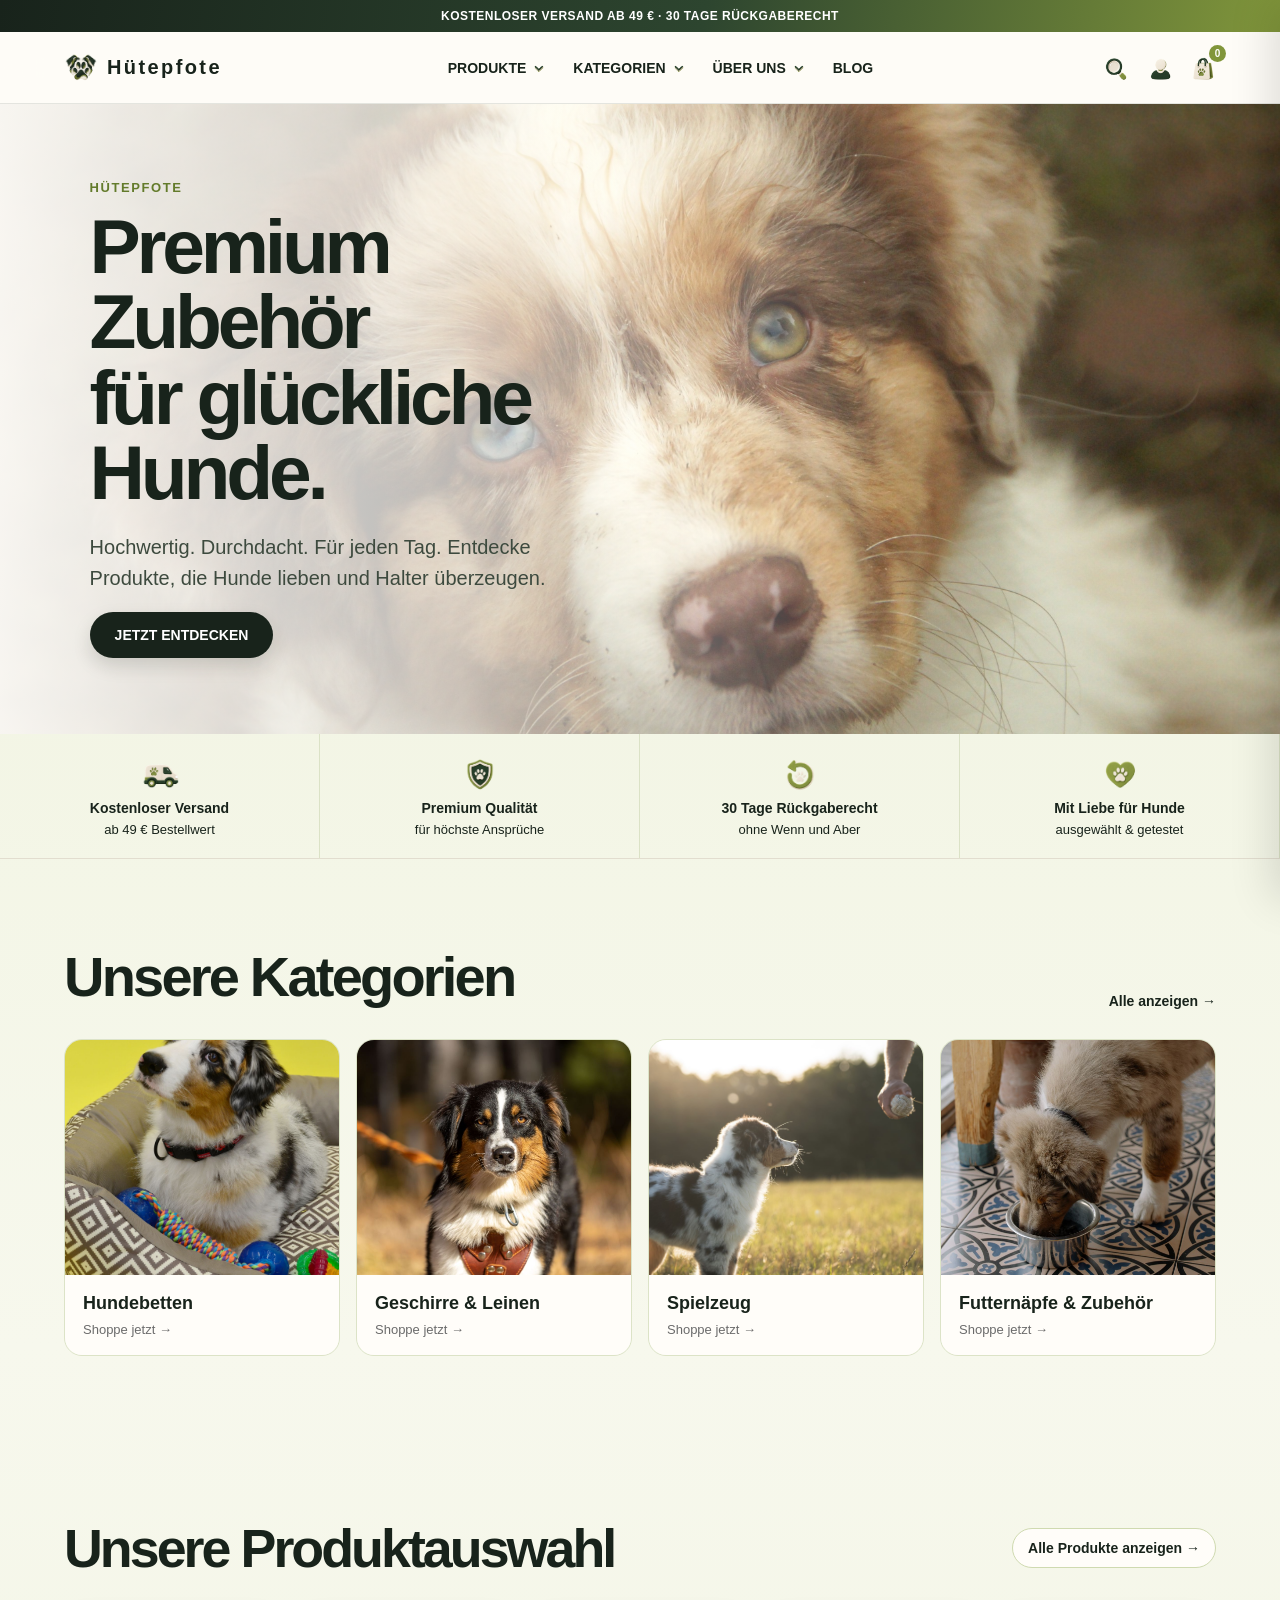
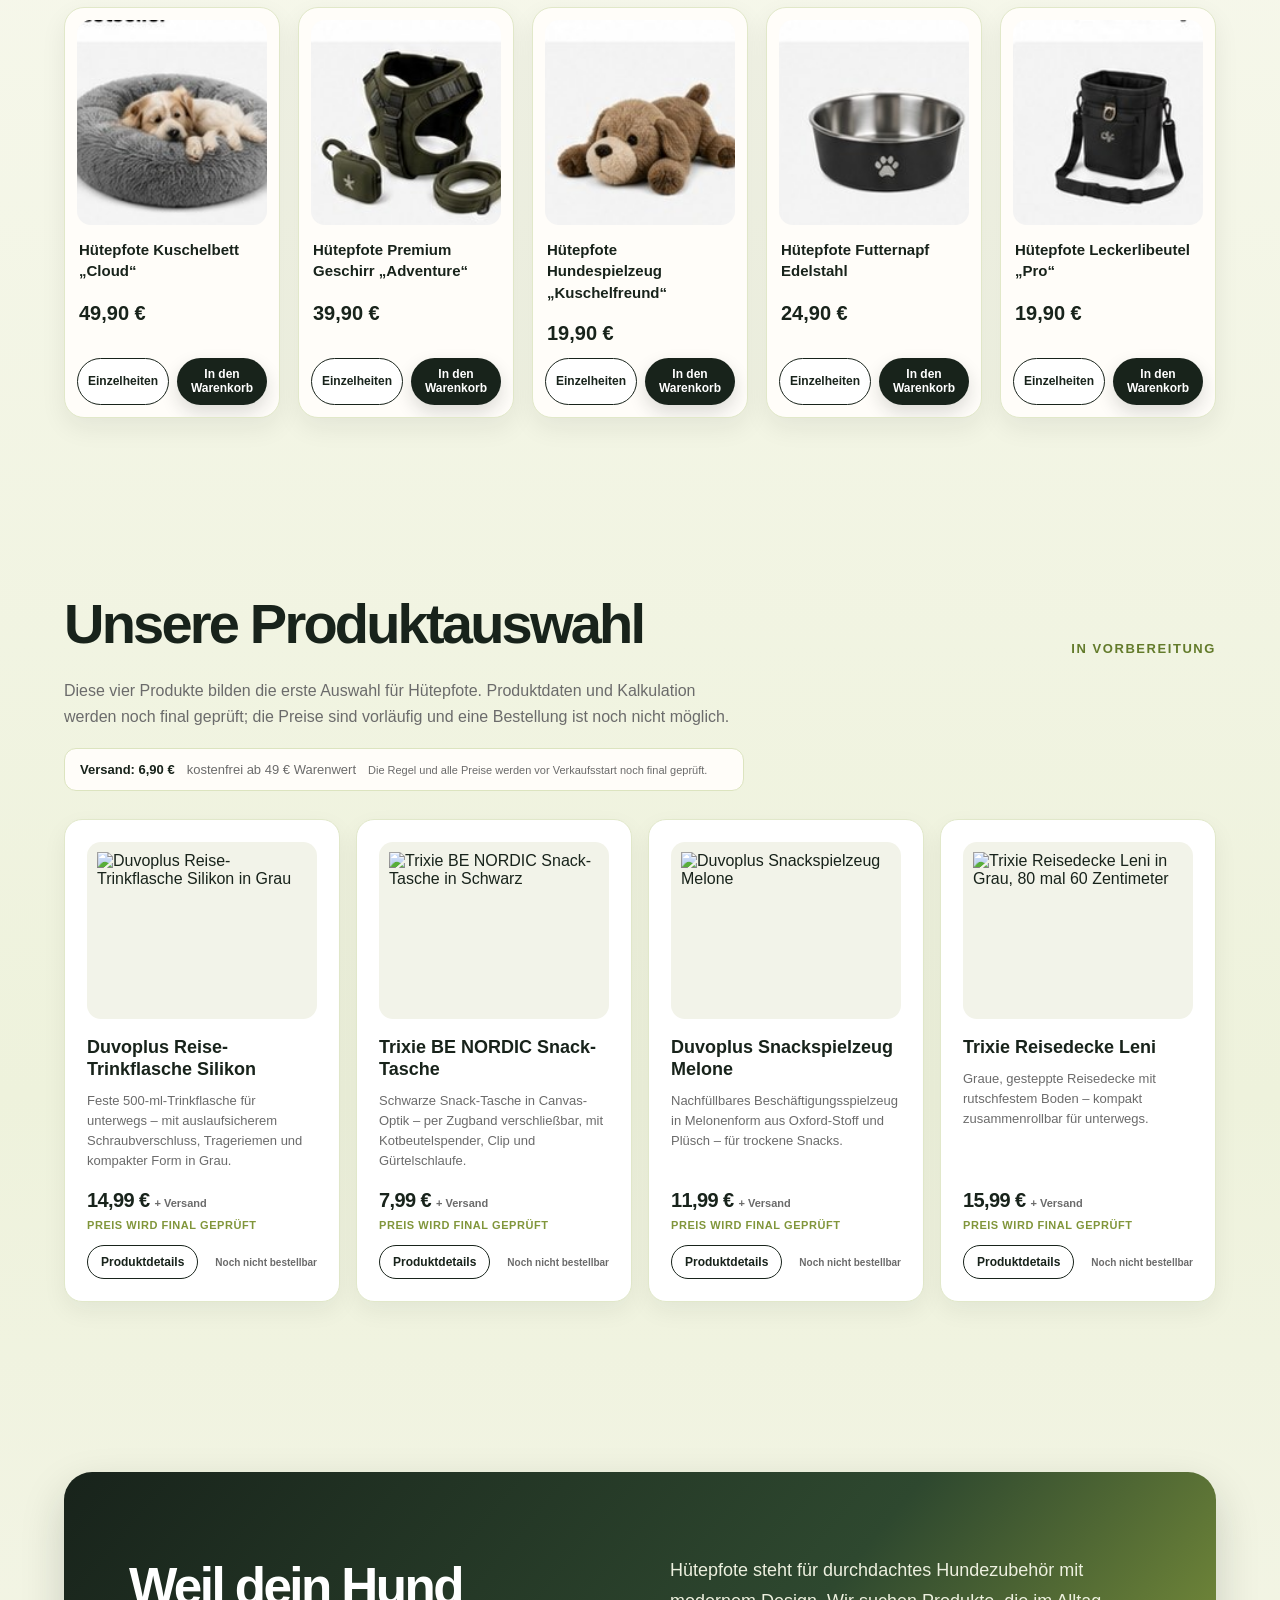
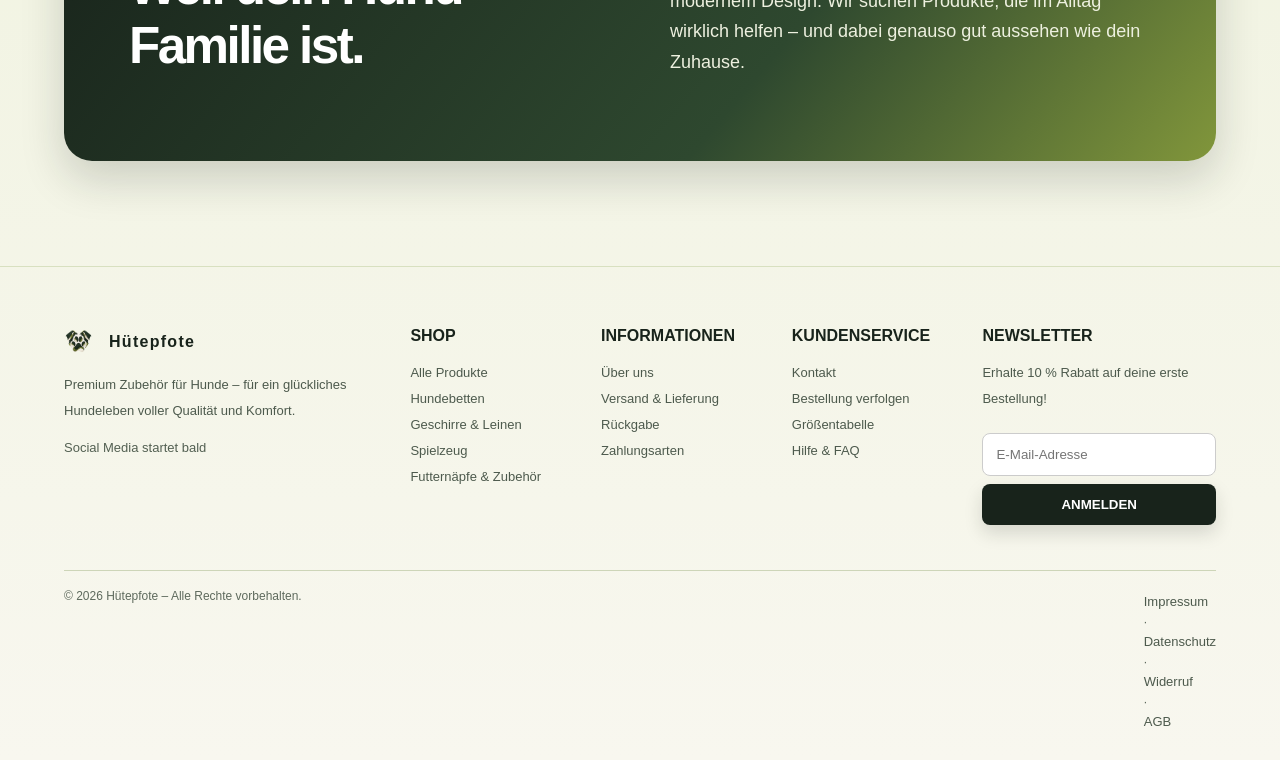
==== commit 79a29e2e: "Wuff" ====
--- a/index.html
+++ b/index.html
@@ -11,19 +11,20 @@
 a{color:inherit;text-decoration:none}img{display:block;width:100%;height:100%;object-fit:cover}
 .top{background:#111;color:#fff;text-align:center;font-size:12px;font-weight:700;letter-spacing:.04em;padding:9px}
 .nav{height:72px;display:flex;align-items:center;justify-content:space-between;padding:0 5%;position:sticky;top:0;z-index:20;background:rgba(255,255,255,.9);backdrop-filter:blur(18px);border-bottom:1px solid rgba(0,0,0,.06)}
-.brand{font-weight:900;font-size:20px;letter-spacing:.12em;display:flex;align-items:center;gap:9px}.paw{font-size:22px}
-.links{display:flex;gap:32px;font-size:14px;font-weight:600;color:#333}.icons{display:flex;gap:18px;font-size:20px}
-.hero{height:70vh;min-height:520px;position:relative;overflow:hidden}.hero::after{content:"";position:absolute;inset:0;background:linear-gradient(90deg,rgba(255,255,255,.92) 0%,rgba(255,255,255,.55) 38%,rgba(255,255,255,0) 70%)}
+.brand{font-weight:900;font-size:20px;letter-spacing:.12em;display:flex;align-items:center;gap:9px}.brand-mark{width:34px;height:34px;object-fit:contain;flex:none}.ai-icon{display:inline-block;width:32px;height:32px;flex:none;background-image:url('assets/huetepfote-icon-sprite.png');background-repeat:no-repeat;background-size:400% 300%;vertical-align:middle}.ai-search{background-position:0 0}.ai-account{background-position:33.333% 0}.ai-cart{background-position:66.666% 0}.ai-chevron{background-position:100% 0}.ai-delivery{background-position:0 50%}.ai-quality{background-position:33.333% 50%}.ai-return{background-position:66.666% 50%}.ai-heart{background-position:100% 50%}.ai-camera{background-position:0 100%}.ai-chat{background-position:33.333% 100%}.ai-music{background-position:66.666% 100%}.ai-play{background-position:100% 100%}
+.links{display:flex;align-items:center;gap:28px;font-size:14px;font-weight:600;color:#333}.links>a{padding:11px 0}.nav-dropdown{position:relative}.nav-toggle{display:flex;align-items:center;gap:6px;padding:11px 0;cursor:default;white-space:nowrap;outline:0}.nav-toggle:focus-visible{outline:2px solid var(--accent);outline-offset:4px;border-radius:3px}.nav-chevron{width:13px;height:13px;transition:transform .2s}.nav-dropdown:hover .nav-chevron,.nav-dropdown:focus-within .nav-chevron{transform:rotate(180deg)}.dropdown-menu{position:absolute;top:100%;left:50%;transform:translateX(-50%);width:220px;padding:9px;background:#fff;border:1px solid rgba(0,0,0,.09);border-radius:14px;box-shadow:0 14px 35px rgba(0,0,0,.12);display:none;gap:2px;z-index:30}.dropdown-menu a{padding:10px 12px;border-radius:9px;font-size:13px;color:#30352f;text-decoration:none}.dropdown-menu a:hover,.dropdown-menu a:focus{background:#f2f4ea;color:var(--accent);outline:0}.nav-dropdown:hover .dropdown-menu,.nav-dropdown:focus-within .dropdown-menu{display:grid}.icons{display:flex;align-items:center;gap:12px}.header-icon,.cart-trigger{border:0;background:transparent;padding:3px;cursor:pointer;line-height:1}.header-icon .ai-icon,.cart-trigger .ai-icon{width:27px;height:27px}.cart-trigger{position:relative}.cart-trigger b{position:absolute;right:-9px;top:-7px;min-width:17px;height:17px;border-radius:50%;background:#111;color:#fff;font-size:10px;display:grid;place-items:center}
+.hero{height:70vh;min-height:520px;position:relative;overflow:hidden}.hero::after{content:"";position:absolute;inset:0;background:linear-gradient(90deg,rgba(255,255,255,.92) 0%,rgba(255,255,255,.55) 38%,rgba(255,255,255,0) 70%)}.hero>img:not(.hero-stock){display:none}.hero .hero-stock{position:absolute;inset:0;width:100%;height:100%;object-fit:cover;object-position:center 55%}
 .hero img{object-position:center}.hero-content{position:absolute;z-index:2;left:7%;top:50%;transform:translateY(-50%);max-width:560px}
 .kicker{font-size:13px;text-transform:uppercase;letter-spacing:.12em;color:var(--accent);font-weight:800}
 h1{font-size:clamp(44px,6vw,78px);line-height:.98;letter-spacing:-.055em;margin:14px 0 22px}.lead{font-size:20px;line-height:1.55;color:#4e4e4e;max-width:500px}
 .btn{display:inline-flex;margin-top:18px;background:#111;color:#fff;border-radius:999px;padding:15px 25px;font-weight:800;font-size:14px;transition:.2s}.btn:hover{transform:translateY(-2px);opacity:.9}
-.benefits{display:grid;grid-template-columns:repeat(4,1fr);border-bottom:1px solid var(--line);background:#faf9f7}.benefit{padding:25px 18px;text-align:center;border-right:1px solid var(--line);font-size:13px}.benefit b{display:block;font-size:14px;margin-bottom:6px}
+.benefits{display:grid;grid-template-columns:repeat(4,1fr);border-bottom:1px solid var(--line);background:#faf9f7}.benefit{padding:21px 18px;text-align:center;border-right:1px solid var(--line);font-size:13px}.benefit .ai-icon{display:block;width:38px;height:38px;margin:0 auto 7px}.benefit b{display:block;font-size:14px;margin-bottom:6px}
 .section{max-width:1280px;margin:auto;padding:85px 5%}.section-head{display:flex;justify-content:space-between;align-items:end;margin-bottom:30px}h2{font-size:clamp(34px,4.5vw,56px);letter-spacing:-.05em;margin:0}.all{font-size:14px;font-weight:700}
 .category-grid{display:grid;grid-template-columns:repeat(4,1fr);gap:16px}.category{background:#f4f2ee;border-radius:18px;overflow:hidden;transition:.25s}.category:hover{transform:translateY(-4px)}.category-photo{height:235px}.category-copy{padding:18px}.category-copy h3{margin:0 0 8px;font-size:18px}.category-copy p{margin:0;color:var(--muted);font-size:13px}
 .products{display:grid;grid-template-columns:repeat(5,1fr);gap:14px}.product{min-width:0}.product-photo{height:240px;border-radius:16px;background:#f5f5f5;overflow:hidden}.product h3{font-size:14px;margin:13px 0 6px;line-height:1.35}.stars{font-size:13px;letter-spacing:1px}.price{font-weight:800;margin-top:8px}
 .story{background:#111;color:#fff;border-radius:28px;padding:65px;display:grid;grid-template-columns:1fr 1fr;gap:60px;align-items:center}.story h2{font-size:clamp(34px,4vw,55px)}.story p{color:#bdbdbd;font-size:18px;line-height:1.7}
-.footer{background:#f5f3ef;margin-top:20px;padding:60px 5% 25px}.footer-grid{max-width:1280px;margin:auto;display:grid;grid-template-columns:2fr repeat(3,1fr) 1.5fr;gap:35px}.footer h4{margin:0 0 15px}.footer p,.footer a{display:block;color:#666;font-size:13px;line-height:2}.newsletter input{width:100%;padding:13px;border:1px solid #ccc;border-radius:8px;margin:8px 0}.newsletter button{width:100%;padding:13px;border:0;border-radius:8px;background:#111;color:#fff;font-weight:700}.legal{max-width:1280px;margin:45px auto 0;padding-top:18px;border-top:1px solid #ddd;color:#888;font-size:12px;display:flex;justify-content:space-between}
+.footer{background:#f5f3ef;margin-top:20px;padding:60px 5% 25px}.footer-grid{max-width:1280px;margin:auto;display:grid;grid-template-columns:2fr repeat(3,1fr) 1.5fr;gap:35px}.footer h4{margin:0 0 15px}.footer-brand{display:flex;align-items:center;gap:8px;letter-spacing:.08em}.footer-brand .brand-mark{width:29px;height:29px}.footer p,.footer a{display:block;color:#666;font-size:13px;line-height:2}.social-icons{display:flex;gap:8px;margin-top:14px}.social-icons .ai-icon{width:27px;height:27px}.newsletter input{width:100%;padding:13px;border:1px solid #ccc;border-radius:8px;margin:8px 0}.newsletter button{width:100%;padding:13px;border:0;border-radius:8px;background:#111;color:#fff;font-weight:700}.legal{max-width:1280px;margin:45px auto 0;padding-top:18px;border-top:1px solid #ddd;color:#888;font-size:12px;display:flex;justify-content:space-between}
+.footer-grid>div:first-child>h4:not(.footer-brand){height:30px;display:flex;align-items:center;gap:8px;font-size:0}.footer-grid>div:first-child>h4:not(.footer-brand)::before{content:"";width:29px;height:29px;background:url('assets/huetepfote-logo-mark.png') center/contain no-repeat}.footer-grid>div:first-child>h4:not(.footer-brand)::after{content:"Hütepfote";font-size:16px;letter-spacing:.08em}.footer-grid>div:first-child>p:last-child{width:132px;height:27px;margin-top:14px;font-size:0;line-height:0;background-image:url('assets/huetepfote-icon-sprite.png'),url('assets/huetepfote-icon-sprite.png'),url('assets/huetepfote-icon-sprite.png'),url('assets/huetepfote-icon-sprite.png');background-repeat:no-repeat;background-size:108px 81px;background-position:0 -54px,-27px -54px,-54px -54px,-81px -54px}
 @media(max-width:900px){.links{display:none}.icons{font-size:18px}.hero{height:62vh;min-height:500px}.hero-content{left:6%;right:6%}.benefits{grid-template-columns:repeat(2,1fr)}.benefit:nth-child(2){border-right:0}.category-grid{grid-template-columns:repeat(2,1fr)}.products{grid-template-columns:repeat(2,1fr)}.story{grid-template-columns:1fr;padding:40px 28px}.footer-grid{grid-template-columns:1fr 1fr}}
 @media(max-width:520px){.hero::after{background:linear-gradient(90deg,rgba(255,255,255,.94),rgba(255,255,255,.55))}.hero{height:66vh}.benefits,.category-grid,.products{grid-template-columns:1fr}.category-photo{height:270px}.product-photo{height:300px}.footer-grid{grid-template-columns:1fr}.legal{display:block;line-height:2}}
 
@@ -58,18 +59,79 @@
 @media(max-width:760px){.checkout-grid{grid-template-columns:1fr}.form-grid{grid-template-columns:1fr}.field.full{grid-column:auto}.checkout-box{padding:25px}.checkout-box h2{font-size:30px}}
 @media(max-width:980px){.test-grid{grid-template-columns:repeat(2,1fr)}.preview-content{grid-template-columns:1fr}}@media(max-width:520px){.test-grid{grid-template-columns:1fr}.preview-content{padding:24px}.launch-list summary{grid-template-columns:30px 1fr}.launch-status{grid-column:2}.launch-details{padding-left:47px}.shipping-policy{display:block}.shipping-policy small{display:block;margin-top:5px}}
 
+/* Hütepfote-Farbwelt: direkt aus dem Logo abgeleitet */
+:root{--pine:#18231b;--sage:#81963b;--sage-light:#b5c979;--cream:#f5f3ef;--paper:#fffdf9;--warm-line:#e2ddcf;--ink:var(--pine);--soft:var(--cream);--line:var(--warm-line);--accent:var(--sage)}
+body{background:var(--paper)}
+.top{background:linear-gradient(100deg,var(--pine),#2d452f 55%,var(--sage));color:#fff}
+.nav{background:rgba(255,253,249,.92);border-bottom-color:rgba(24,35,27,.11)}
+.links{color:var(--pine)}.links>a:hover{color:var(--sage)}
+.dropdown-menu{background:var(--paper);border-color:rgba(24,35,27,.13);box-shadow:0 16px 38px rgba(24,35,27,.14)}
+.dropdown-menu a{color:var(--pine)}.dropdown-menu a:hover,.dropdown-menu a:focus{background:#edf1dc;color:var(--pine)}
+.hero::after{background:linear-gradient(90deg,rgba(255,253,249,.96) 0%,rgba(255,253,249,.72) 36%,rgba(245,243,239,.15) 69%,rgba(24,35,27,.06) 100%)}
+.kicker{color:#637b2b}.lead{color:#3d4a3e}
+.btn,.buy-btn,.add-cart,.checkout,.newsletter button,.submit-order{background:var(--pine);box-shadow:0 8px 18px rgba(24,35,27,.15)}
+.btn:hover,.buy-btn:hover,.add-cart:hover,.checkout:hover,.newsletter button:hover,.submit-order:hover{background:#2f482f;opacity:1}
+.benefits{background:linear-gradient(90deg,#fbfaf5,#f0f4df,#fbfaf5)}.benefit{border-right-color:#dbe2c6}.benefit b{color:var(--pine)}
+.category{background:#edf1e1;border:1px solid #dce3c7}.category-copy{background:var(--paper)}.category:hover{box-shadow:0 12px 28px rgba(24,35,27,.12)}
+.product-photo,.test-image{background:#f2f3e9}.product h3,.test-product h3{color:var(--pine)}.stars{color:#7a9036}.price,.test-price{color:var(--pine)}
+.test-sortiment{background:linear-gradient(180deg,#f1f4e5 0%,var(--paper) 100%)}.test-product{border:1px solid #e1e8ca;box-shadow:0 9px 25px rgba(24,35,27,.06)}.shipping-policy{background:#fffdf9;border-color:#dce4bf}
+.test-details,.details-btn{border-color:var(--pine);color:var(--pine)}.test-details:hover,.details-btn:hover{background:var(--pine)}
+.story{background:linear-gradient(130deg,var(--pine),#2e482f 62%,var(--sage));box-shadow:0 18px 44px rgba(24,35,27,.18)}.story p{color:#edf0df}
+.footer{background:linear-gradient(180deg,#edf1df,#e6ead5);border-top:1px solid #dbe2c6}.footer p,.footer a{color:#4d5a4d}.footer a:hover{color:var(--pine)}.legal{border-top-color:#cdd5b8;color:#5e6a5d}
+.cart-trigger b,.cart-count{background:var(--sage)}
+.buy-btn,.add-cart{display:inline-flex;align-items:center;justify-content:center;gap:7px}.buy-btn::before,.add-cart::before{content:"";width:17px;height:17px;background-image:url('assets/huetepfote-icon-sprite.png');background-repeat:no-repeat;background-size:400% 300%;background-position:66.666% 0}
+.product:hover h3{color:#637b2b}.modal-copy .price{color:var(--sage)}
+@media(max-width:520px){.hero::after{background:linear-gradient(90deg,rgba(255,253,249,.97),rgba(255,253,249,.58),rgba(24,35,27,.06))}}
+/* Keine künstlichen Social-Profile: klare Ankündigung statt Miniatur-Icons */
+.footer-grid>div:first-child>p:last-child{width:auto;height:auto;margin-top:14px;background:none;font-size:0;line-height:1.5}.footer-grid>div:first-child>p:last-child::after{content:"Social Media startet bald";font-size:13px;color:#536052}
+/* Bestseller: klarere Karten, ruhigerer Rhythmus und ohne Miniatur-Icon im Button */
+#shop{max-width:none;padding:76px 5% 88px;background:radial-gradient(circle at 88% 8%,#e8efd0 0,rgba(232,239,208,0) 29%),linear-gradient(180deg,#fffdf9,#f2f5e7)}
+#shop .section-head{max-width:1280px;margin:0 auto 28px;align-items:center}#shop .section-head h2{font-size:clamp(40px,4.2vw,62px);color:var(--pine);letter-spacing:-.055em}
+#shop .all{padding:11px 15px;border:1px solid #cfdab0;border-radius:999px;background:#fffdf9;color:var(--pine);transition:.2s}#shop .all:hover{background:#edf2db;border-color:var(--sage)}
+#shop .products{max-width:1280px;margin:auto;gap:18px}
+#shop .product{display:flex;flex-direction:column;background:#fffdf9;border:1px solid #e1e8c9;border-radius:20px;padding:12px;overflow:hidden;box-shadow:0 10px 26px rgba(24,35,27,.07);transition:transform .22s,box-shadow .22s}
+#shop .product:hover{transform:translateY(-5px);box-shadow:0 18px 34px rgba(24,35,27,.13)}
+#shop .product-photo{height:205px;margin:0 0 14px;border-radius:14px;background:#f4f3ed;overflow:hidden}.product:hover .product-photo{transform:none}
+#shop .product h3{min-height:44px;margin:0 2px 8px;font-size:15px;line-height:1.42;color:var(--pine)}
+#shop .stars{margin:0 2px;font-size:12px;color:#778c37}.stars small{color:#71806e;letter-spacing:0}
+#shop .price{margin:11px 2px 13px;font-size:20px;color:var(--pine)}
+#shop .buy-row{display:grid;grid-template-columns:1fr 1.25fr;gap:8px;margin-top:auto}.details-btn,.buy-btn{min-height:42px;padding:9px 10px;font-size:12px;line-height:1.2;white-space:normal}.buy-btn::before,.add-cart::before{content:none}
+@media(max-width:900px){#shop{padding-top:58px}#shop .product-photo{height:230px}}@media(max-width:520px){#shop{padding:48px 5% 60px}#shop .section-head{align-items:flex-start;gap:16px;flex-direction:column}#shop .product-photo{height:280px}}
+/* CC0-Stockfotos: Miniature American Shepherd / Australian Shepherd, Wikimedia Commons */
+#kategorien .category-photo{background-color:#e9eee2;background-size:cover;background-position:center}#kategorien .category-photo img{display:none}
+#kategorien .category:nth-child(1) .category-photo{background-image:url('https://commons.wikimedia.org/wiki/Special:FilePath/%D0%A9%D0%B5%D0%BD%D0%BE%D0%BA%20%D0%BC%D0%B8%D0%BD%D0%B8-%D0%B0%D1%83%D1%81%D1%81%D0%B8.jpg');background-position:center 42%}
+#kategorien .category:nth-child(2) .category-photo{background-image:url('https://commons.wikimedia.org/wiki/Special:FilePath/%D0%A9%D0%B5%D0%BD%D0%BE%D0%BA%20%D0%BC%D0%B8%D0%BD%D0%B8%D0%B0%D1%82%D1%8E%D1%80%D0%BD%D0%BE%D0%B9%20%D0%B0%D0%BC%D0%B5%D1%80%D0%B8%D0%BA%D0%B0%D0%BD%D1%81%D0%BA%D0%BE%D0%B9%20%D0%BE%D0%B2%D1%87%D0%B0%D1%80%D0%BA%D0%B8.jpg');background-position:center 38%}
+#kategorien .category:nth-child(3) .category-photo{background-image:url('https://commons.wikimedia.org/wiki/Special:FilePath/8%20Week%20Old%20Australian%20Shepherd%20Puppy.jpg');background-position:center 40%}
+#kategorien .category:nth-child(4) .category-photo{background-image:url('https://commons.wikimedia.org/wiki/Special:FilePath/Australian%20Shepherd%20in%20snow.jpg');background-position:center 42%}
+/* Ein durchgängiger Farbverlauf beginnt nach dem Titelbild und trägt alle Inhaltsbereiche. */
+body{background:linear-gradient(180deg,#eef2dc 0%,#f7f8ed 34%,#eef2dc 68%,#f8f7ef 100%)}
+.hero~.benefits,.hero~.section,.hero~.footer{background-color:transparent;background-image:none}
+#testsortiment{max-width:none;background:transparent}#shop{background:transparent}
+.benefits{background:transparent}.footer{background:transparent;border-top-color:#d8e0c0}
+/* Kostenlose Pexels-Stockfotos, passend zu den jeweiligen Kategorien. */
+#kategorien .category:nth-child(1) .category-photo{background-image:url('assets/category-aussie-bed.jpg');background-position:center 54%}
+#kategorien .category:nth-child(2) .category-photo{background-image:url('assets/category-aussie-harness.jpg');background-position:center 48%}
+#kategorien .category:nth-child(3) .category-photo{background-image:url('assets/category-aussie-toy.jpg');background-position:center 55%}
+#kategorien .category:nth-child(4) .category-photo{background-image:url('assets/category-aussie-bowl.jpg');background-position:center 54%}
 </style>
 </head>
 <body>
 <div class="top">KOSTENLOSER VERSAND AB 49 € · 30 TAGE RÜCKGABERECHT</div>
 <nav class="nav">
-  <a class="brand" href="#"><span class="paw">🐾</span>Hütepfote</a>
-  <div class="links"><a href="#testsortiment">PRODUKTE</a><a href="#kategorien">KATEGORIEN</a><a href="#about">ÜBER UNS</a><a href="#blog">BLOG</a></div>
-  <div class="icons"><span aria-label="Suche">⌕</span><span aria-label="Konto">♙</span><button class="cart-trigger" aria-label="Warenkorb">🛒 <b id="cart-count">0</b></button></div>
+  <a class="brand" href="#"><img class="brand-mark" src="assets/huetepfote-logo-mark.png" alt="">Hütepfote</a>
+  <div class="links" aria-label="Hauptnavigation">
+    <div class="nav-dropdown"><span class="nav-toggle" tabindex="0">PRODUKTE <span class="ai-icon ai-chevron nav-chevron" aria-hidden="true"></span></span><div class="dropdown-menu"><a href="#testsortiment">Unsere Produktauswahl</a><a href="#testsortiment">Für unterwegs</a><a href="#testsortiment">Training & Belohnung</a><a href="#testsortiment">Spiel & Beschäftigung</a></div></div>
+    <div class="nav-dropdown"><span class="nav-toggle" tabindex="0">KATEGORIEN <span class="ai-icon ai-chevron nav-chevron" aria-hidden="true"></span></span><div class="dropdown-menu"><a href="#kategorien">Unterwegs</a><a href="#kategorien">Training</a><a href="#kategorien">Spielzeug</a><a href="#kategorien">Schlafen & Entspannen</a></div></div>
+    <div class="nav-dropdown"><span class="nav-toggle" tabindex="0">ÜBER UNS <span class="ai-icon ai-chevron nav-chevron" aria-hidden="true"></span></span><div class="dropdown-menu"><a href="#about">Über Hütepfote</a><a href="versand-lieferung.html">Versand & Lieferung</a><a href="rueckgabe.html">Rückgabe</a><a href="kontakt.html">Kontakt</a></div></div>
+    <a href="#blog">BLOG</a>
+  </div>
+  <div class="icons"><button class="header-icon" type="button" aria-label="Suche"><span class="ai-icon ai-search" aria-hidden="true"></span></button><button class="header-icon" type="button" aria-label="Konto"><span class="ai-icon ai-account" aria-hidden="true"></span></button><button class="cart-trigger" aria-label="Warenkorb"><span class="ai-icon ai-cart" aria-hidden="true"></span><b id="cart-count">0</b></button></div>
 </nav>
 
 <section class="hero">
   <img src="[data-uri]" alt="Golden Retriever entspannt auf einem Hundebett">
+  <!-- CC0 Stockfoto: https://www.publicdomainpictures.net/en/view-image.php?image=371213&picture=australian-shepherd-red-puppy -->
+  <img class="hero-stock" src="assets/mini-aussie-red-merle.jpg" alt="Red-Merle-Australian-Shepherd-Welpe im Freien" fetchpriority="high">
   <div class="hero-content">
     <div class="kicker">Hütepfote</div>
     <h1>Premium Zubehör<br>für glückliche Hunde.</h1>
@@ -79,10 +141,10 @@
 </section>
 
 <section class="benefits">
-  <div class="benefit">🚚<b>Kostenloser Versand</b>ab 49 € Bestellwert</div>
-  <div class="benefit">◉<b>Premium Qualität</b>für höchste Ansprüche</div>
-  <div class="benefit">○<b>30 Tage Rückgaberecht</b>ohne Wenn und Aber</div>
-  <div class="benefit">♡<b>Mit Liebe für Hunde</b>ausgewählt & getestet</div>
+  <div class="benefit"><span class="ai-icon ai-delivery" aria-hidden="true"></span><b>Kostenloser Versand</b>ab 49 € Bestellwert</div>
+  <div class="benefit"><span class="ai-icon ai-quality" aria-hidden="true"></span><b>Premium Qualität</b>für höchste Ansprüche</div>
+  <div class="benefit"><span class="ai-icon ai-return" aria-hidden="true"></span><b>30 Tage Rückgaberecht</b>ohne Wenn und Aber</div>
+  <div class="benefit"><span class="ai-icon ai-heart" aria-hidden="true"></span><b>Mit Liebe für Hunde</b>ausgewählt & getestet</div>
 </section>
 
 <section class="section" id="kategorien">
@@ -96,31 +158,31 @@
 </section>
 
 <section class="section" id="shop">
-  <div class="section-head"><h2>Bestseller</h2><a class="all" href="#shop">Alle Produkte anzeigen →</a></div>
+  <div class="section-head"><h2>Unsere Produktauswahl</h2><a class="all" href="#shop">Alle Produkte anzeigen →</a></div>
   <div class="products">
     <article class="product" data-id="cloud" data-name="Hütepfote Kuschelbett „Cloud“" data-price="49.90" data-image="[data-uri]">
       <div class="product-photo"><img src="[data-uri]" alt="Hütepfote Kuschelbett Cloud"></div>
-      <h3>Hütepfote Kuschelbett „Cloud“</h3><div class="stars">★★★★★ <small>(124)</small></div><div class="price">49,90 €</div>
+      <h3>Hütepfote Kuschelbett „Cloud“</h3><div class="price">49,90 €</div>
       <div class="buy-row"><button class="details-btn" data-details>Einzelheiten</button><button class="buy-btn" data-add>In den Warenkorb</button></div>
     </article>
     <article class="product" data-id="adventure" data-name="Hütepfote Premium Geschirr „Adventure“" data-price="39.90" data-image="[data-uri]">
       <div class="product-photo"><img src="[data-uri]" alt="Hütepfote Premium Geschirr Adventure"></div>
-      <h3>Hütepfote Premium Geschirr „Adventure“</h3><div class="stars">★★★★★ <small>(98)</small></div><div class="price">39,90 €</div>
+      <h3>Hütepfote Premium Geschirr „Adventure“</h3><div class="price">39,90 €</div>
       <div class="buy-row"><button class="details-btn" data-details>Einzelheiten</button><button class="buy-btn" data-add>In den Warenkorb</button></div>
     </article>
     <article class="product" data-id="kuschelfreund" data-name="Hütepfote Hundespielzeug „Kuschelfreund“" data-price="19.90" data-image="[data-uri]">
       <div class="product-photo"><img src="[data-uri]" alt="Hütepfote Hundespielzeug Kuschelfreund"></div>
-      <h3>Hütepfote Hundespielzeug „Kuschelfreund“</h3><div class="stars">★★★★★ <small>(86)</small></div><div class="price">19,90 €</div>
+      <h3>Hütepfote Hundespielzeug „Kuschelfreund“</h3><div class="price">19,90 €</div>
       <div class="buy-row"><button class="details-btn" data-details>Einzelheiten</button><button class="buy-btn" data-add>In den Warenkorb</button></div>
     </article>
     <article class="product" data-id="napf" data-name="Hütepfote Futternapf Edelstahl" data-price="24.90" data-image="[data-uri]">
       <div class="product-photo"><img src="[data-uri]" alt="Hütepfote Edelstahlnapf"></div>
-      <h3>Hütepfote Futternapf Edelstahl</h3><div class="stars">★★★★★ <small>(77)</small></div><div class="price">24,90 €</div>
+      <h3>Hütepfote Futternapf Edelstahl</h3><div class="price">24,90 €</div>
       <div class="buy-row"><button class="details-btn" data-details>Einzelheiten</button><button class="buy-btn" data-add>In den Warenkorb</button></div>
     </article>
     <article class="product" data-id="beutel" data-name="Hütepfote Leckerlibeutel „Pro“" data-price="19.90" data-image="[data-uri]">
       <div class="product-photo"><img src="[data-uri]" alt="Hütepfote Leckerlibeutel Pro"></div>
-      <h3>Hütepfote Leckerlibeutel „Pro“</h3><div class="stars">★★★★★ <small>(64)</small></div><div class="price">19,90 €</div>
+      <h3>Hütepfote Leckerlibeutel „Pro“</h3><div class="price">19,90 €</div>
       <div class="buy-row"><button class="details-btn" data-details>Einzelheiten</button><button class="buy-btn" data-add>In den Warenkorb</button></div>
     </article>
   </div>
@@ -146,16 +208,6 @@
   </div>
 </dialog>
 
-<section class="section launch-checklist" id="verkaufsstart">
-  <div class="section-head"><h2>Sicher zum Verkaufsstart</h2><span class="kicker">Nächste Schritte</span></div>
-  <p class="launch-intro">Hütepfote nimmt aktuell keine echten Bestellungen an. Diese drei Punkte bereiten den Shop auf den späteren, rechtssicheren Verkaufsstart vor.</p>
-  <ol class="launch-list">
-    <li><details><summary><span class="launch-number">1</span><div><strong>Preise und Versand final bestätigen</strong><p>Prüfung je Produkt vor dem Livegang.</p></div><span class="launch-status">Aufklappen</span></summary><div class="launch-details"><ul><li>Einkaufspreis, Versand, Zahlungsgebühren, Rücksendungen und Steuern mit echten Testbestellungen prüfen.</li><li>Die aktuell sichtbare Versandregel lautet 6,90 € bzw. kostenlos ab 49 € Warenwert.</li><li>Erst danach Preise, Lieferzeit und Rückgaberegel verbindlich veröffentlichen.</li></ul></div></details></li>
-    <li><details><summary><span class="launch-number">2</span><div><strong>Bestelltechnik und Zahlungsanbieter auswählen</strong><p>Technik für echte Bestellungen vorbereiten.</p></div><span class="launch-status">Aufklappen</span></summary><div class="launch-details"><ul><li>Ein Shopsystem mit serverseitiger Bestellabwicklung auswählen und einrichten.</li><li>Vertraglich angebundenen Zahlungsanbieter auswählen; Zahlungs- oder Adressdaten werden bis dahin nicht verarbeitet.</li><li>Bestellbestätigung, Zahlungsstatus und Versandübergabe vor dem Verkaufsstart vollständig testen.</li></ul></div></details></li>
-    <li><details><summary><span class="launch-number">3</span><div><strong>Unternehmensdaten und Rechtstexte vervollständigen</strong><p>Rechtliche Grundlagen passend zum Geschäft festlegen.</p></div><span class="launch-status">Aufklappen</span></summary><div class="launch-details"><ul><li>Unternehmensdaten, Impressum, Datenschutz, Widerruf und AGB vervollständigen.</li><li>Liefer- und Rückgaberegeln auf das tatsächliche Geschäftsmodell abstimmen.</li><li>Die Texte vor dem Livegang rechtlich prüfen lassen. Die Vorlagen sind auf eigenen Seiten hinterlegt, zum Beispiel im <a href="impressum.html">Impressum</a>.</li></ul></div></details></li>
-  </ol>
-</section>
-
 <section class="section" id="about">
   <div class="story"><h2>Weil dein Hund Familie ist.</h2><p>Hütepfote steht für durchdachtes Hundezubehör mit modernem Design. Wir suchen Produkte, die im Alltag wirklich helfen – und dabei genauso gut aussehen wie dein Zuhause.</p></div>
 </section>
@@ -164,7 +216,7 @@
   <div class="footer-grid">
     <div><h4>🐾 Hütepfote</h4><p>Premium Zubehör für Hunde – für ein glückliches Hundeleben voller Qualität und Komfort.</p><p>◎ &nbsp; f &nbsp; ◉ &nbsp; ♪</p></div>
     <div><h4>SHOP</h4><a href="#testsortiment">Alle Produkte</a><a href="#kategorien">Hundebetten</a><a href="#kategorien">Geschirre & Leinen</a><a href="#kategorien">Spielzeug</a><a href="#kategorien">Futternäpfe & Zubehör</a></div>
-    <div><h4>INFORMATIONEN</h4><a href="ueber-uns.html">Über uns</a><a href="versand-lieferung.html">Versand & Lieferung</a><a href="rueckgabe.html">Rückgabe</a><a href="zahlungsarten.html">Zahlungsarten</a><a href="#verkaufsstart">Verkaufsstart</a></div>
+    <div><h4>INFORMATIONEN</h4><a href="ueber-uns.html">Über uns</a><a href="versand-lieferung.html">Versand & Lieferung</a><a href="rueckgabe.html">Rückgabe</a><a href="zahlungsarten.html">Zahlungsarten</a></div>
     <div><h4>KUNDENSERVICE</h4><a href="kontakt.html">Kontakt</a><a href="bestellung-verfolgen.html">Bestellung verfolgen</a><a href="groessentabelle.html">Größentabelle</a><a href="hilfe-faq.html">Hilfe & FAQ</a></div>
     <div class="newsletter"><h4>NEWSLETTER</h4><p>Erhalte 10 % Rabatt auf deine erste Bestellung!</p><input type="email" placeholder="E-Mail-Adresse"><button>ANMELDEN</button></div>
   </div>
@@ -185,7 +237,6 @@
     <div class="modal-copy">
       <div class="kicker">Hütepfote</div>
       <h2 id="modal-title"></h2>
-      <div class="stars">★★★★★ <small>Sehr beliebt</small></div>
       <div class="price" id="modal-price"></div>
       <p id="modal-description"></p>
       <button class="btn" id="modal-add">IN DEN WARENKORB</button>
@@ -516,5 +567,26 @@
 })();
 </script>
 
+<script>
+(() => {
+  const categoryLinks = {
+    'Hundebetten': 'hundebetten',
+    'Geschirre & Leinen': 'geschirre',
+    'Spielzeug': 'spielzeug',
+    'Futternäpfe & Zubehör': 'futter'
+  };
+  document.querySelectorAll('#kategorien .category').forEach(card => {
+    const category = card.querySelector('h3')?.textContent.trim();
+    if (categoryLinks[category]) card.href = `produkte.html?kategorie=${categoryLinks[category]}`;
+  });
+  document.querySelectorAll('a').forEach(link => {
+    const category = link.textContent.trim();
+    if (categoryLinks[category] && link.getAttribute('href')?.startsWith('#')) link.href = `produkte.html?kategorie=${categoryLinks[category]}`;
+  });
+  const showAll = document.querySelector('#kategorien .all');
+  if (showAll) showAll.href = 'produkte.html';
+})();
+</script>
+
 </body>
 </html>
